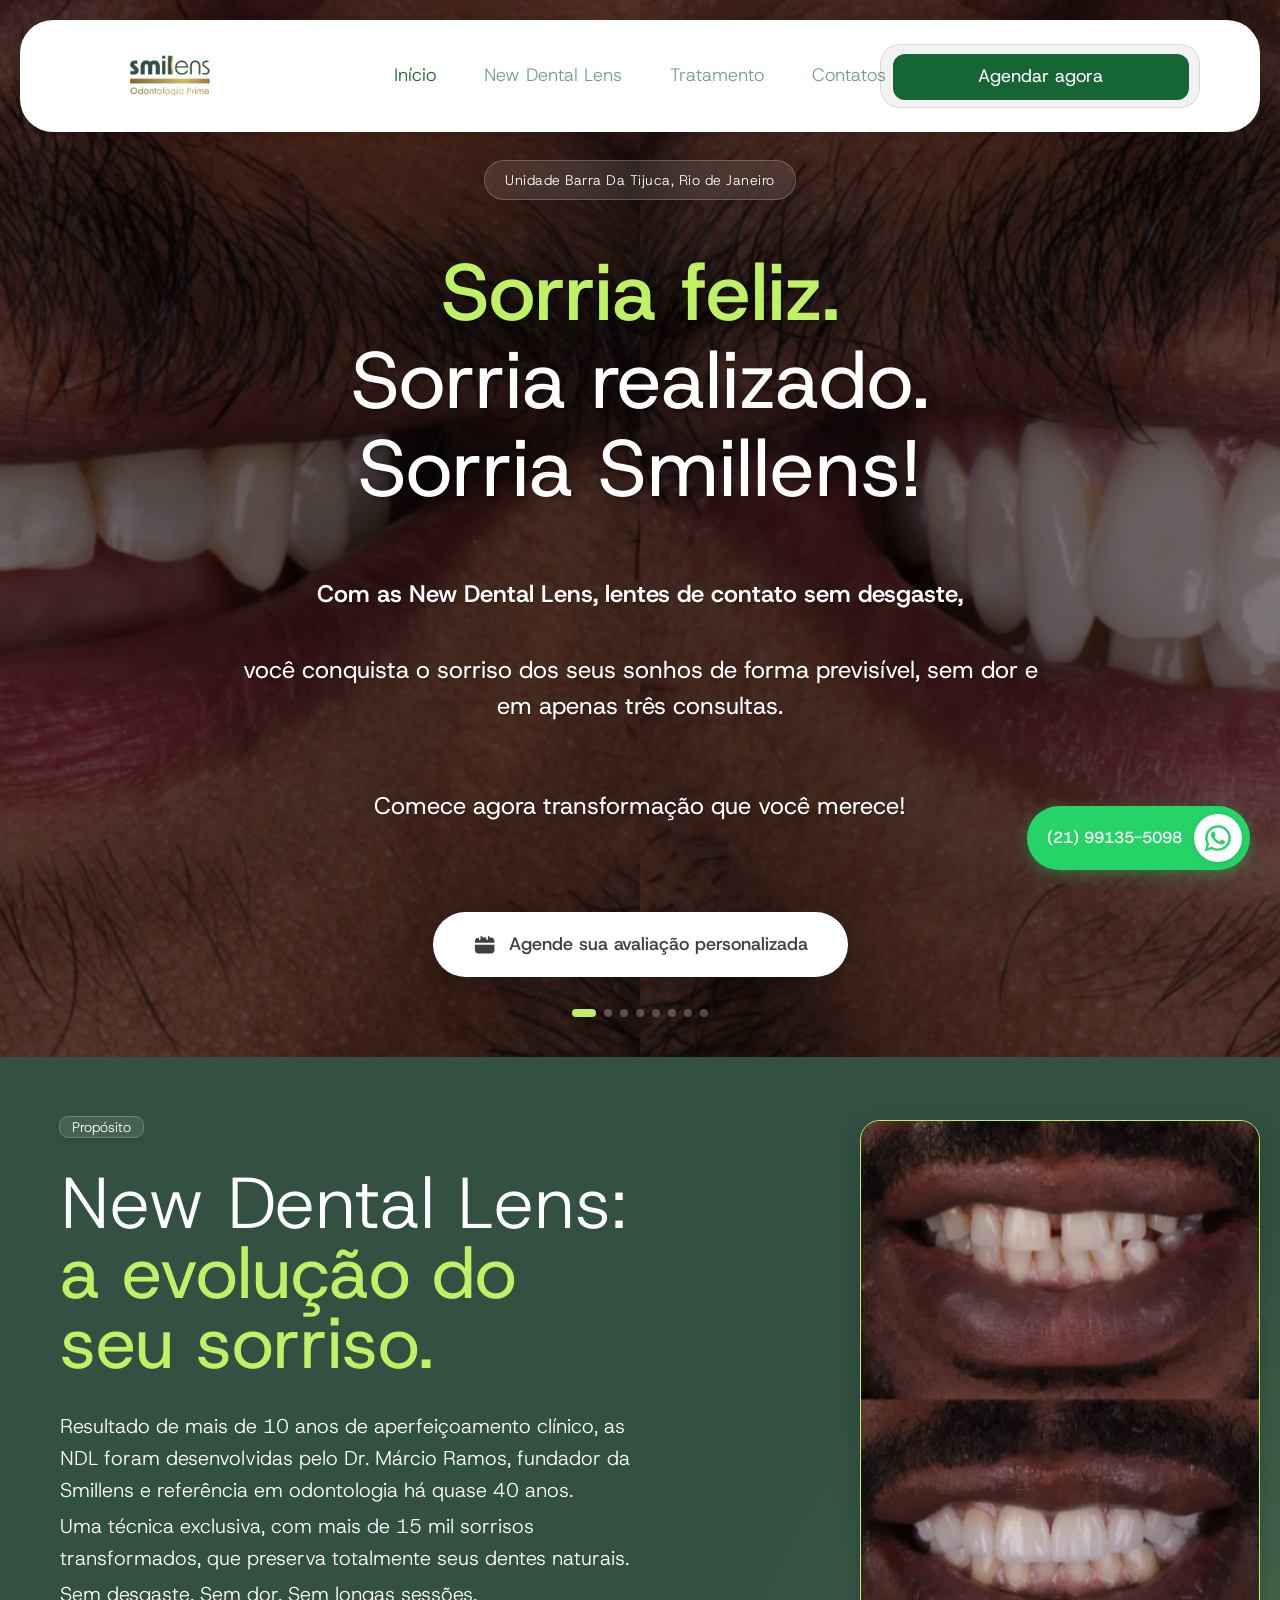
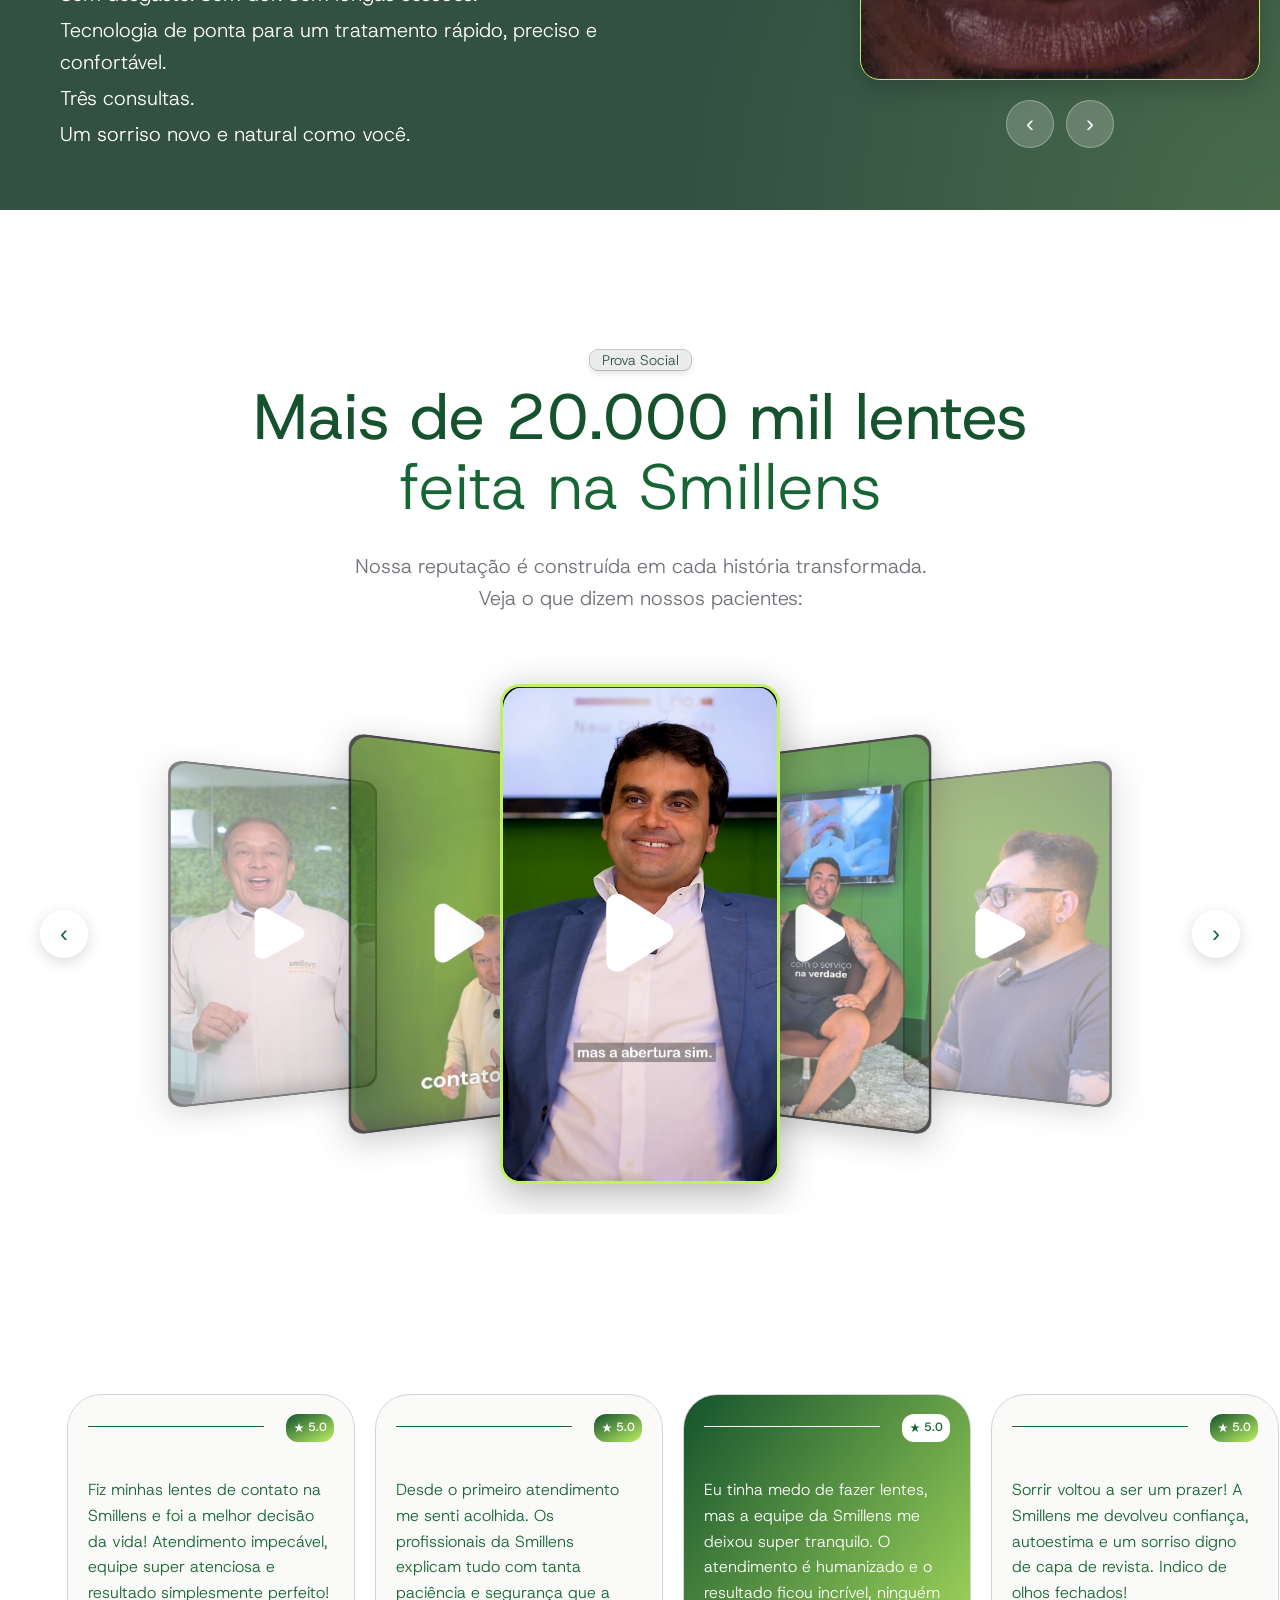
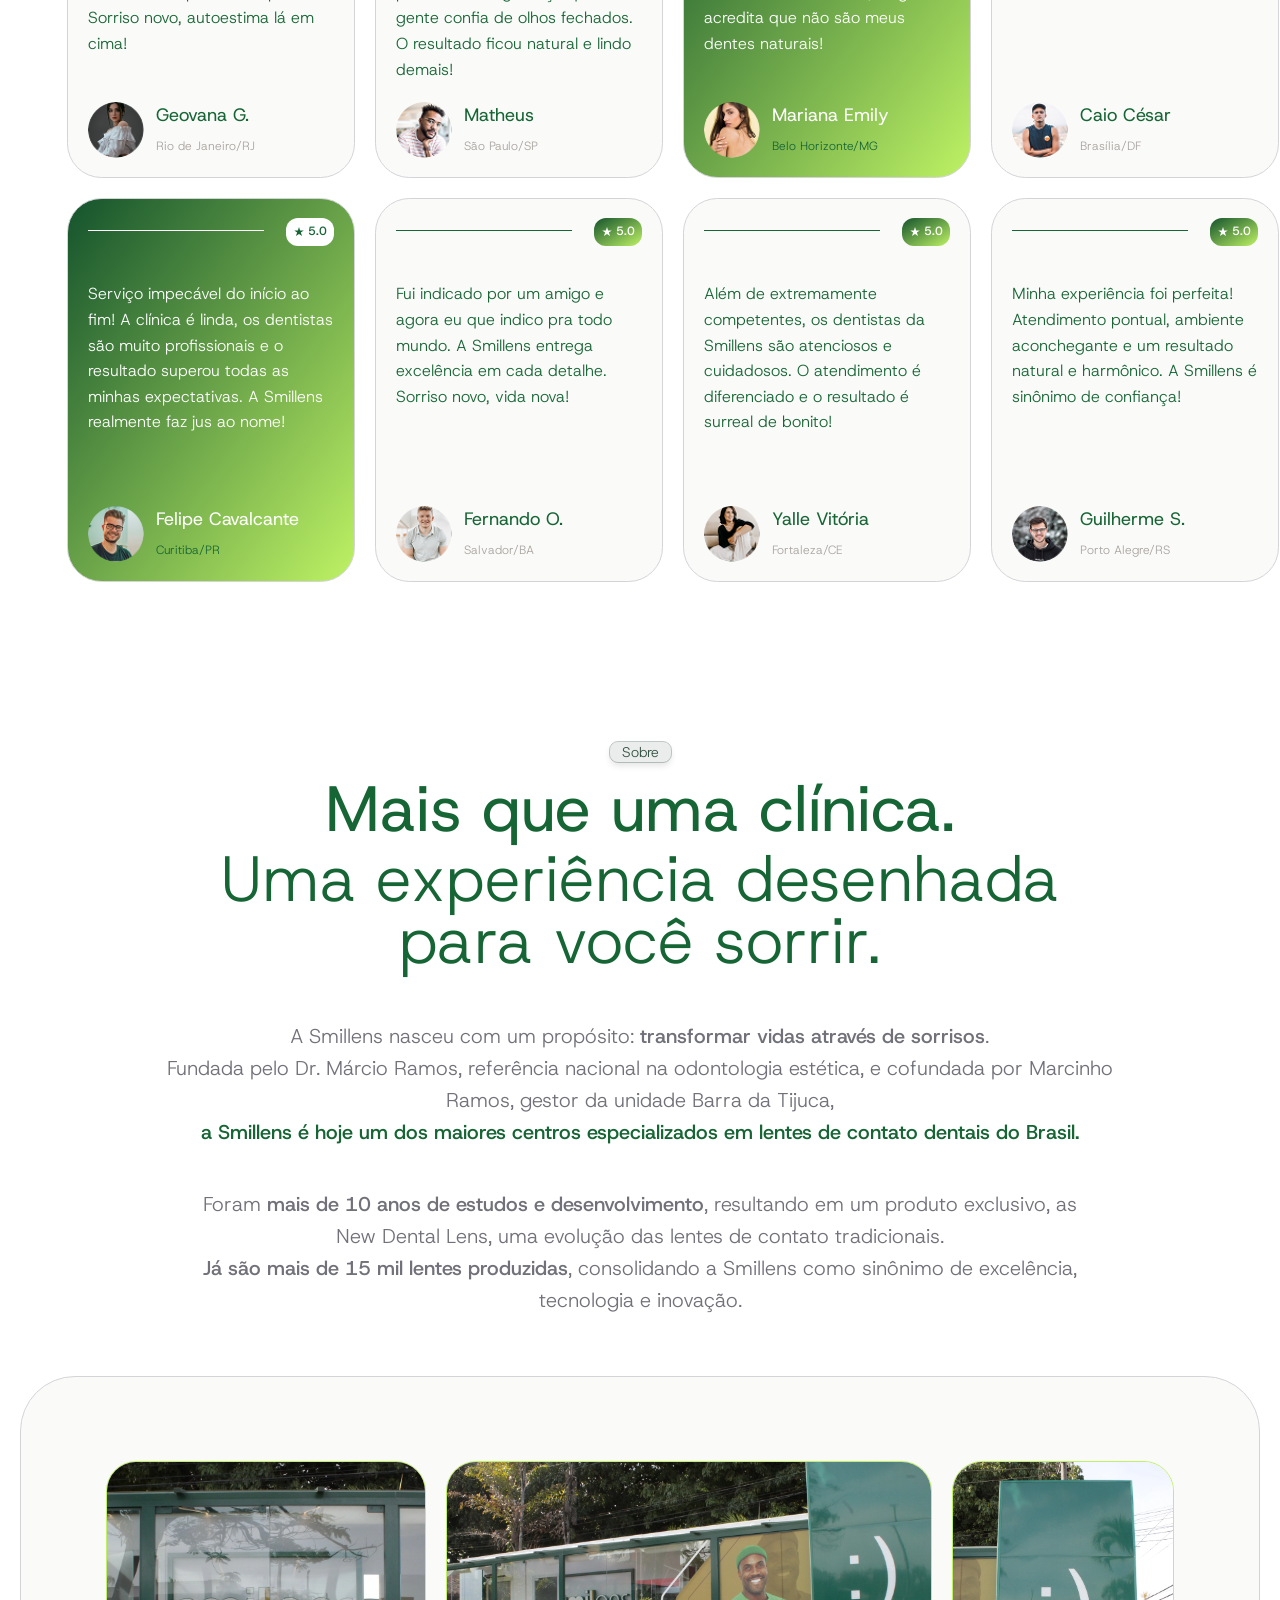
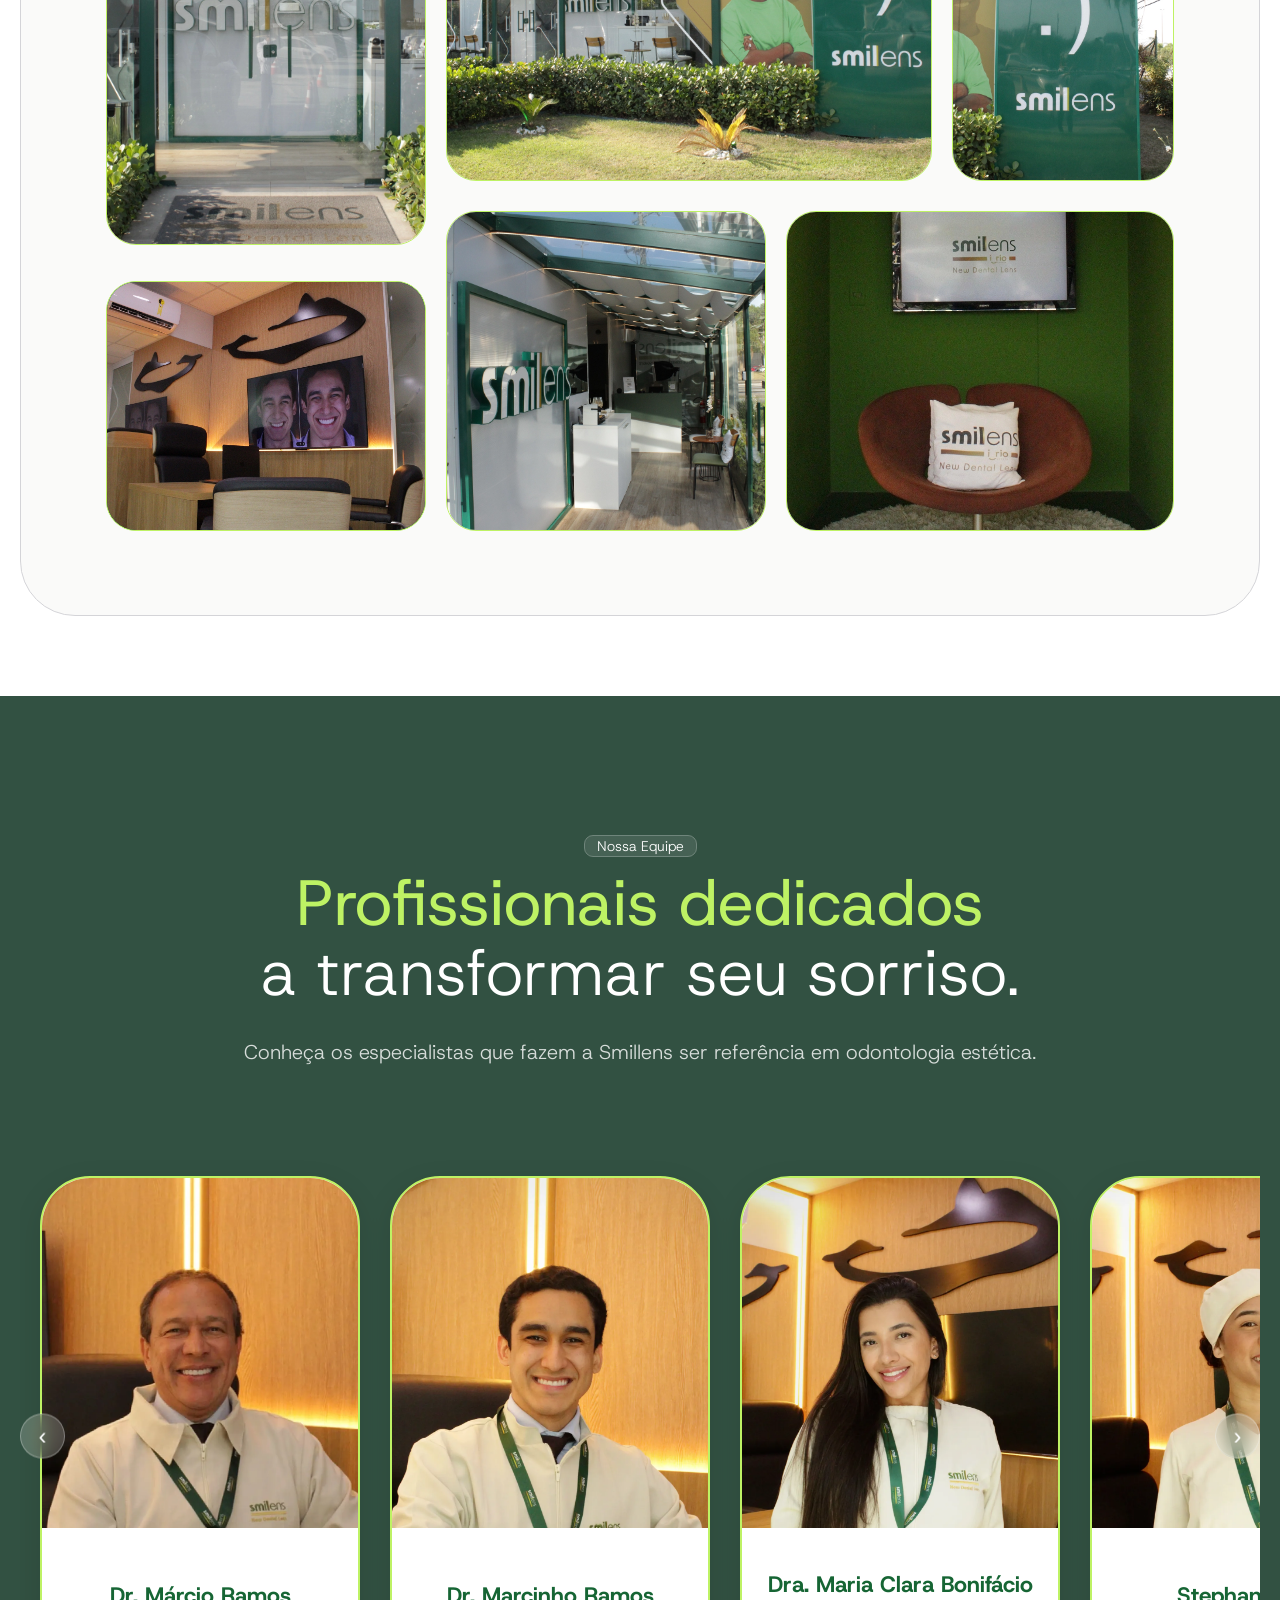
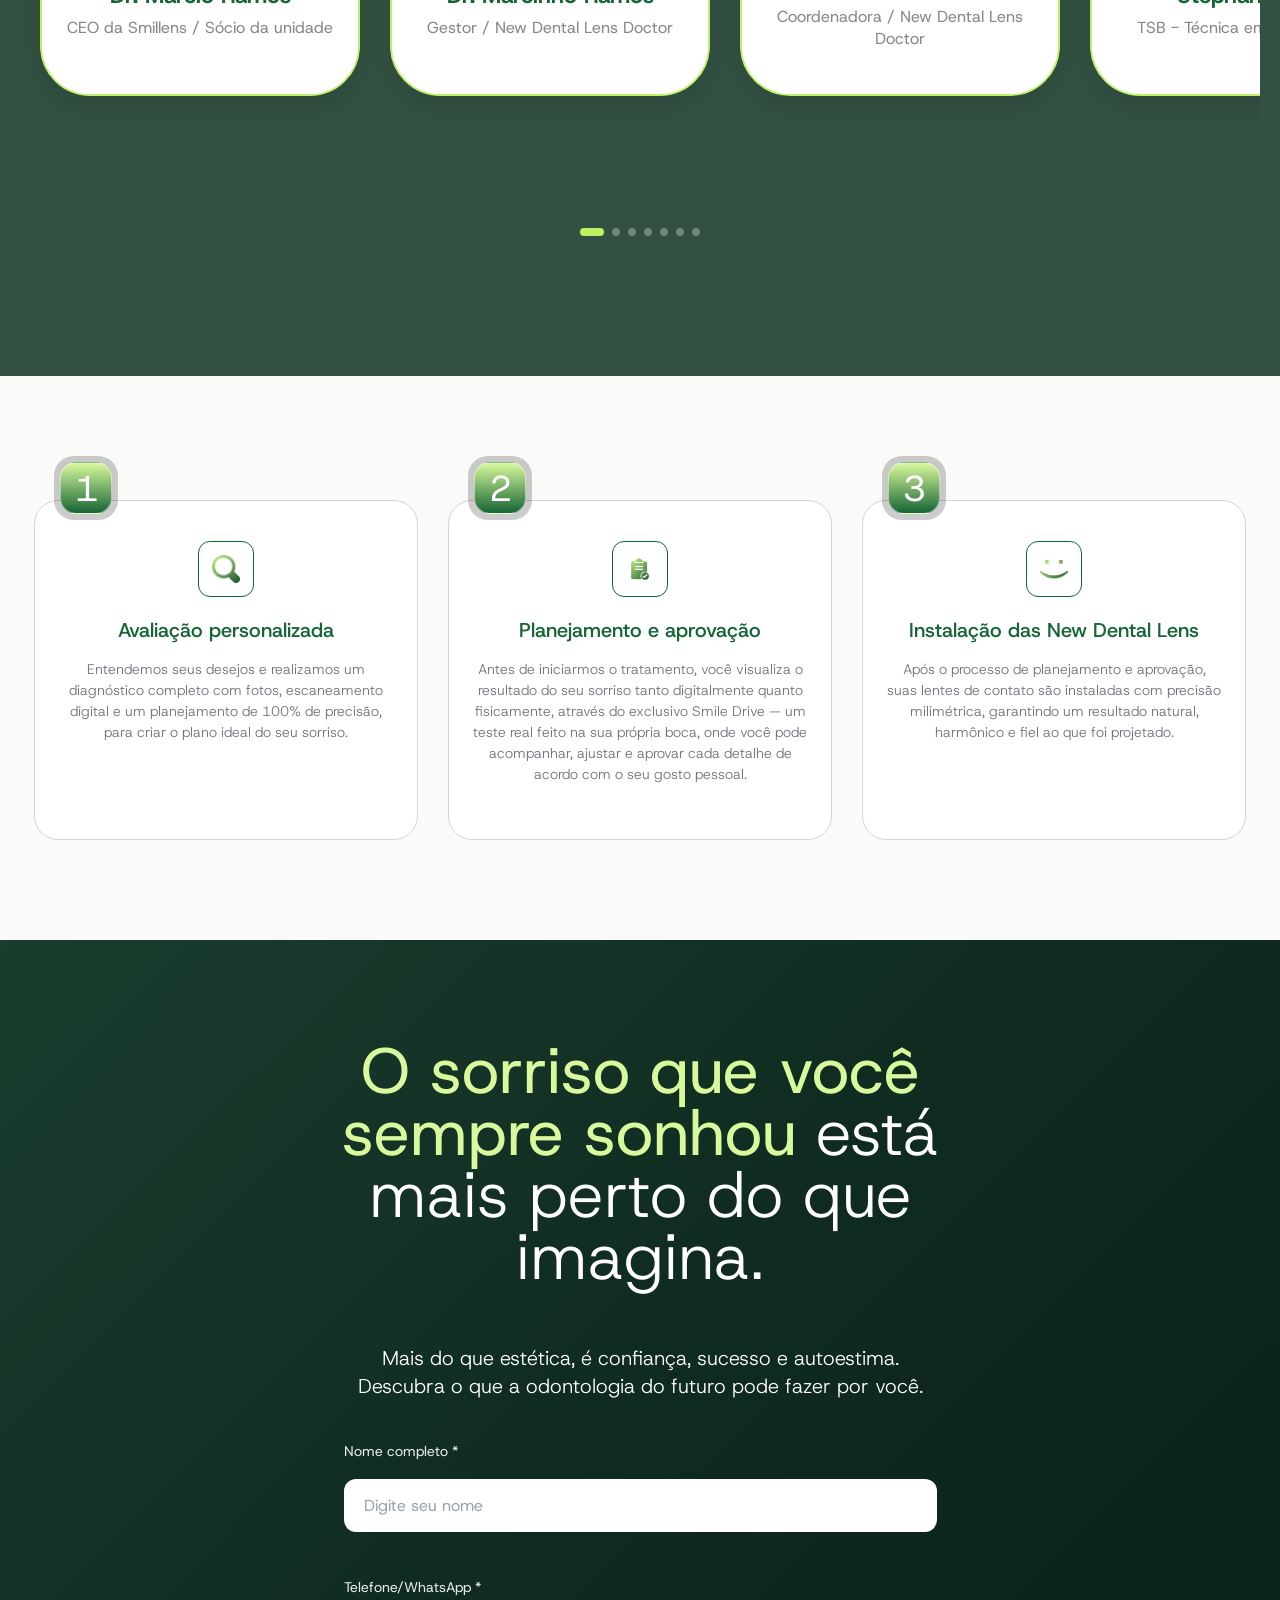
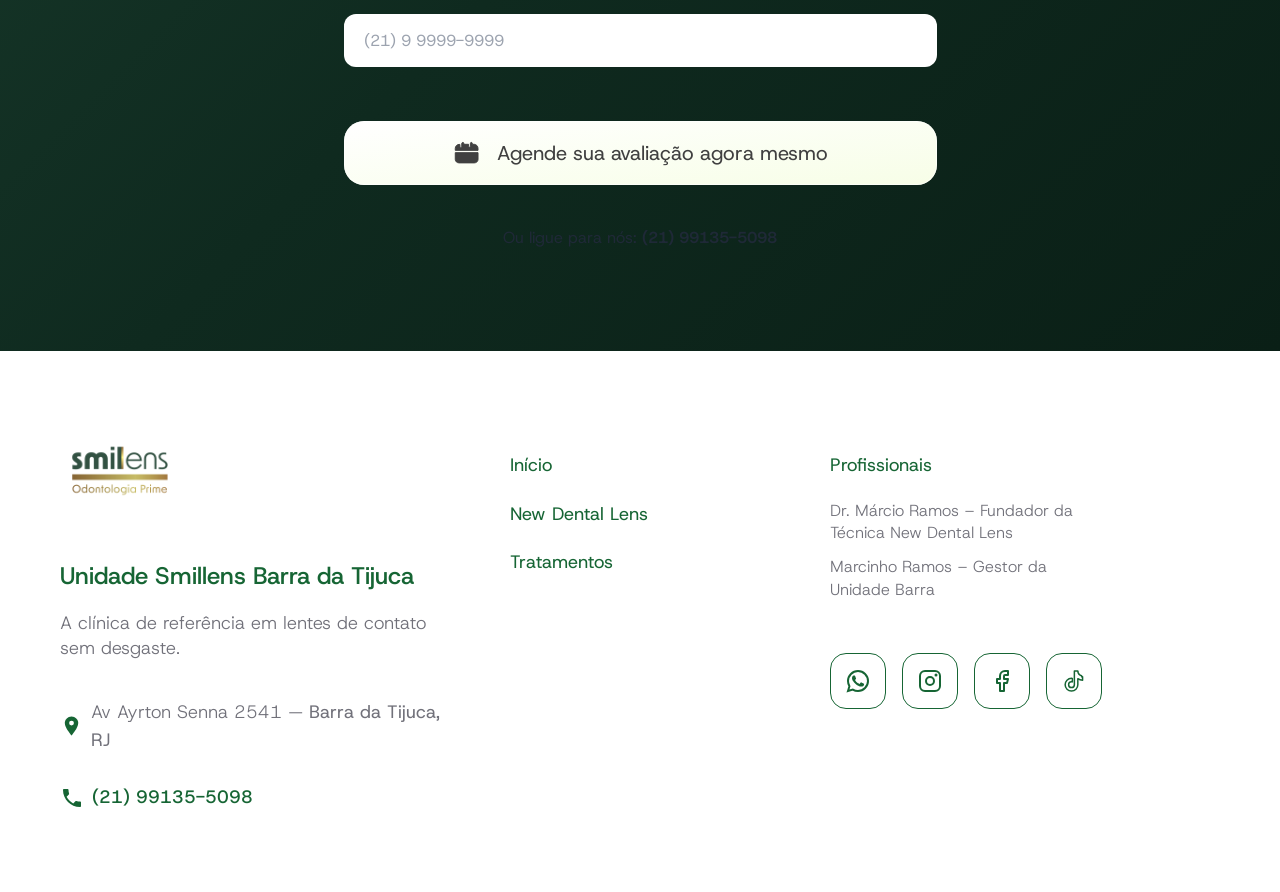
==== index.html @ 4c443a13 "first commit" ====
<!DOCTYPE html>
<html lang="pt-BR">

<head>
    <!-- Google Tag Manager -->
    <script>(function (w, d, s, l, i) {
            w[l] = w[l] || []; w[l].push({
                'gtm.start':
                    new Date().getTime(), event: 'gtm.js'
            }); var f = d.getElementsByTagName(s)[0],
                j = d.createElement(s), dl = l != 'dataLayer' ? '&l=' + l : ''; j.async = true; j.src =
                    'https://www.googletagmanager.com/gtm.js?id=' + i + dl; f.parentNode.insertBefore(j, f);
        })(window, document, 'script', 'dataLayer', 'GTM-57JD2TDW');</script>
    <!-- End Google Tag Manager -->
    <meta charset="UTF-8">
    <meta name="viewport" content="width=device-width, initial-scale=1.0">
    <meta name="description" content="Site moderno e responsivo">
    <meta name="referrer" content="strict-origin-when-cross-origin">
    <meta http-equiv="X-Frame-Options" content="SAMEORIGIN">
    <meta http-equiv="Content-Security-Policy"
        content="frame-src https://www.youtube.com https://www.youtube-nocookie.com; frame-ancestors 'self'">
    <title>Smillens - Lentes de Contato Dental sem Desgaste | Barra da Tijuca, RJ</title>
    <link rel="icon" type="image/png" sizes="512x512" href="IMG/favicon-512x512.png">
    <link rel="icon" type="image/png" sizes="192x192" href="IMG/favicon-512x512.png">
    <link rel="icon" type="image/png" sizes="32x32" href="IMG/favicon-512x512.png">
    <link rel="icon" type="image/png" sizes="16x16" href="IMG/favicon-512x512.png">
    <link rel="apple-touch-icon" sizes="180x180" href="IMG/favicon-512x512.png">
    <link rel="shortcut icon" href="IMG/favicon-512x512.png">
    <link rel="preconnect" href="https://fonts.googleapis.com">
    <link rel="preconnect" href="https://fonts.gstatic.com" crossorigin>
    <link rel="preconnect" href="https://www.youtube.com">
    <link rel="dns-prefetch" href="https://www.youtube.com">
    <link rel="dns-prefetch" href="https://i.ytimg.com">
    <link href="https://fonts.googleapis.com/css2?family=Host+Grotesk:wght@300;400;500;700&display=swap"
        rel="stylesheet">
    <link rel="stylesheet" href="style.css">
    <link rel="stylesheet" href="equipe-fix.css">
</head>

<body>
    <header>
        <nav class="navbar">
            <div class="navbar-container">
                <div class="logo-section">
                    <a href="#home" class="logo-link">
                        <div class="logo-wrapper">
                            <img class="logo-img" src="IMG/favicon-512x512.png" alt="Smillens Logo" />
                        </div>
                    </a>
                </div>
                <ul class="nav-menu">
                    <li><a href="#home" class="nav-link active">Início</a></li>
                    <li><a href="#proposito" class="nav-link">New Dental Lens</a></li>
                    <li><a href="#etapas" class="nav-link">Tratamento</a></li>
                    <li><a href="#agendamento" class="nav-link">Contatos</a></li>
                    <li class="mobile-cta-button">
                        <a href="https://wa.me/5521991355098?text=Gostaria%20de%20agendar%20uma%20avalia%C3%A7%C3%A3o!"
                            class="cta-button-nav">Agendar agora</a>
                    </li>
                </ul>
                <div class="nav-cta">
                    <a href="https://wa.me/5521991355098?text=Gostaria%20de%20agendar%20uma%20avalia%C3%A7%C3%A3o!"
                        class="cta-button-nav">Agendar agora</a>
                </div>
                <div class="hamburger">
                    <span></span>
                    <span></span>
                    <span></span>
                </div>
            </div>
        </nav>
    </header>

    <main>
        <section id="home" class="hero">
            <div class="hero-background">
                <div class="hero-carousel">
                    <!-- Desktop Images -->
                    <div class="hero-slide active">
                        <picture>
                            <source media="(max-width: 768px)" srcset="IMG/hero/mobile/frame-61356.webp"
                                type="image/webp">
                            <img src="IMG/hero/frame-61348.webp" alt="Hero Background" class="hero-bg-image">
                        </picture>
                    </div>
                    <div class="hero-slide">
                        <picture>
                            <source media="(max-width: 768px)" srcset="IMG/hero/mobile/frame-61358.webp"
                                type="image/webp">
                            <img src="IMG/hero/frame-61349.webp" alt="Hero Background" class="hero-bg-image">
                        </picture>
                    </div>
                    <div class="hero-slide">
                        <picture>
                            <source media="(max-width: 768px)" srcset="IMG/hero/mobile/frame-61359.webp"
                                type="image/webp">
                            <img src="IMG/hero/frame-61350.webp" alt="Hero Background" class="hero-bg-image">
                        </picture>
                    </div>
                    <div class="hero-slide">
                        <picture>
                            <source media="(max-width: 768px)" srcset="IMG/hero/mobile/frame-61360.webp"
                                type="image/webp">
                            <img src="IMG/hero/frame-61351.webp" alt="Hero Background" class="hero-bg-image">
                        </picture>
                    </div>
                    <div class="hero-slide">
                        <picture>
                            <source media="(max-width: 768px)" srcset="IMG/hero/mobile/frame-61361.webp"
                                type="image/webp">
                            <img src="IMG/hero/frame-61352.webp" alt="Hero Background" class="hero-bg-image"
                                data-mobile="IMG/hero/mobile/frame-61361.webp" data-desktop="IMG/hero/frame-61352.webp">
                        </picture>
                    </div>
                    <div class="hero-slide">
                        <picture>
                            <source media="(max-width: 768px)" srcset="IMG/hero/mobile/frame-61362.webp"
                                type="image/webp">
                            <img src="IMG/hero/frame-61353.webp" alt="Hero Background" class="hero-bg-image">
                        </picture>
                    </div>
                    <div class="hero-slide">
                        <picture>
                            <source media="(max-width: 768px)" srcset="IMG/hero/mobile/frame-61363.webp"
                                type="image/webp">
                            <img src="IMG/hero/frame-61354.webp" alt="Hero Background" class="hero-bg-image">
                        </picture>
                    </div>
                    <div class="hero-slide">
                        <picture>
                            <source media="(max-width: 768px)" srcset="IMG/hero/mobile/frame-61364.webp"
                                type="image/webp">
                            <img src="IMG/hero/frame-61355.webp" alt="Hero Background" class="hero-bg-image">
                        </picture>
                    </div>
                </div>
                <div class="hero-overlay"></div>
                <div class="hero-pills">
                    <div class="hero-pill active" data-slide="0"></div>
                    <div class="hero-pill" data-slide="1"></div>
                    <div class="hero-pill" data-slide="2"></div>
                    <div class="hero-pill" data-slide="3"></div>
                    <div class="hero-pill" data-slide="4"></div>
                    <div class="hero-pill" data-slide="5"></div>
                    <div class="hero-pill" data-slide="6"></div>
                    <div class="hero-pill" data-slide="7"></div>
                </div>
            </div>
            <div class="container hero-content">
                <div class="hero-text-centered">
                    <div class="hero-location-pill">
                        <span>Unidade Barra Da Tijuca, Rio de Janeiro</span>
                    </div>

                    <h1 class="hero-title">
                        <span class="hero-title-lime">Sorria feliz.</span>
                        <span class="hero-title-white">Sorria realizado.<br>Sorria Smillens!</span>
                    </h1>

                    <div class="hero-description">
                        <p class="hero-desc-bold">Com as New Dental Lens, lentes de contato sem desgaste,</p>
                        <p class="hero-desc-light">você conquista o sorriso dos seus sonhos de forma previsível, sem dor
                            e em apenas três consultas.</p>
                        <p class="hero-desc-light hero-mt-sm">Comece agora transformação que você merece!</p>
                    </div>

                    <a href="https://wa.me/5521991355098?text=Gostaria%20de%20agendar%20uma%20avalia%C3%A7%C3%A3o!"
                        class="hero-premium-cta">
                        <svg width="24" height="24" viewBox="0 0 29 29" fill="none">
                            <path
                                d="M25.9125 9.67742V11.7698H2.35156V9.67742C2.35156 7.46198 4.11864 5.61579 6.23912 5.61579H7.18156V7.70815C7.18156 8.32355 7.65278 8.69279 8.124 8.69279C8.59522 8.69279 9.06644 8.20047 9.06644 7.70815V4.50807C9.18425 4.01576 9.65547 3.52344 10.2445 3.52344C10.8335 3.52344 11.1869 4.01576 11.1869 4.50807V5.49271H16.1347V7.58507C16.1347 8.20047 16.606 8.5697 17.0772 8.5697C17.5484 8.5697 18.0196 8.07739 18.0196 7.58507V4.50807C18.0196 3.89267 18.4908 3.52344 18.9621 3.52344C19.5511 3.52344 20.0223 4.01576 20.0223 4.50807V5.49271H22.025C24.1455 5.61579 25.9125 7.46198 25.9125 9.67742Z"
                                fill="#404040" />
                            <path
                                d="M2.35156 14.1328H25.9125V21.2364C25.9125 23.1449 24.1455 24.7353 22.025 24.7353H6.23912C4.11864 24.7353 2.35156 23.1449 2.35156 21.2364V14.1328Z"
                                fill="#404040" />
                        </svg>
                        <span>Agende sua avaliação personalizada</span>
                    </a>
                </div>
            </div>
        </section>

        <section id="proposito" class="proposito">
            <div class="container proposito-content-wrapper">
                <div class="proposito-text-left">
                    <div class="proposito-location">
                        <div
                            class="text-center justify-start text-white text-sm font-light font-['Host_Grotesk'] leading-3">
                            Propósito</div>
                    </div>
                    <div class="proposito-title">
                        <span class="proposito-title-white">New Dental Lens:</span><br />
                        <span class="proposito-title-lime">a evolução do<br />seu sorriso.</span>
                    </div>
                    <div class="proposito-description">
                        <span class="proposito-desc-light">Resultado de mais de 10 anos de aperfeiçoamento clínico, as
                            NDL foram desenvolvidas pelo Dr. Márcio Ramos, fundador da Smillens e referência em
                            odontologia há quase 40 anos.</span><br /><br />
                        <span class="proposito-desc-light">Uma técnica exclusiva, com mais de 15 mil sorrisos
                            transformados, que preserva totalmente seus dentes naturais.</span><br /><br />
                        <span class="proposito-desc-light">Sem desgaste. Sem dor. Sem longas sessões.</span><br /><br />
                        <span class="proposito-desc-light">Tecnologia de ponta para um tratamento rápido, preciso e
                            confortável.</span><br /><br />
                        <span class="proposito-desc-light">Três consultas.<br />Um sorriso novo e natural como
                            você.</span>
                    </div>
                </div>
                <div class="proposito-carousel-wrapper">
                    <div class="proposito-carousel">
                        <div class="proposito-slide active">
                            <img src="IMG/proposito/1.webp" alt="Antes e Depois" class="proposito-slide-image">
                        </div>
                        <div class="proposito-slide">
                            <img src="IMG/proposito/2.webp" alt="Antes e Depois" class="proposito-slide-image">
                        </div>
                        <div class="proposito-slide">
                            <img src="IMG/proposito/4.webp" alt="Antes e Depois" class="proposito-slide-image">
                        </div>
                        <div class="proposito-slide">
                            <img src="IMG/proposito/5.webp" alt="Antes e Depois" class="proposito-slide-image">
                        </div>
                        <div class="proposito-slide">
                            <img src="IMG/proposito/6.webp" alt="Antes e Depois" class="proposito-slide-image">
                        </div>
                        <div class="proposito-slide">
                            <img src="IMG/proposito/7.webp" alt="Antes e Depois" class="proposito-slide-image">
                        </div>
                        <div class="proposito-slide">
                            <img src="IMG/proposito/9.webp" alt="Antes e Depois" class="proposito-slide-image">
                        </div>
                        <div class="proposito-slide">
                            <img src="IMG/proposito/10.webp" alt="Antes e Depois" class="proposito-slide-image">
                        </div>
                        <div class="proposito-slide">
                            <img src="IMG/proposito/11.webp" alt="Antes e Depois" class="proposito-slide-image">
                        </div>
                        <div class="proposito-slide">
                            <img src="IMG/proposito/12.webp" alt="Antes e Depois" class="proposito-slide-image">
                        </div>
                        <div class="proposito-slide">
                            <img src="IMG/proposito/13.webp" alt="Antes e Depois" class="proposito-slide-image">
                        </div>
                        <div class="proposito-slide">
                            <img src="IMG/proposito/14.webp" alt="Antes e Depois" class="proposito-slide-image">
                        </div>
                        <div class="proposito-slide">
                            <img src="IMG/proposito/15.webp" alt="Antes e Depois" class="proposito-slide-image">
                        </div>
                        <div class="proposito-slide">
                            <img src="IMG/proposito/17.webp" alt="Antes e Depois" class="proposito-slide-image">
                        </div>
                    </div>
                    <div class="proposito-carousel-controls">
                        <button class="proposito-carousel-btn prev" aria-label="Slide anterior">‹</button>
                        <button class="proposito-carousel-btn next" aria-label="Próximo slide">›</button>
                    </div>
                </div>
            </div>
        </section>

        <section id="prova-social" class="prova-social">
            <div class="container prova-social-wrapper">
                <div class="prova-social-header">
                    <div class="prova-social-location">
                        <div
                            class="text-center justify-start text-white text-sm font-light font-['Host_Grotesk'] leading-3">
                            Prova Social</div>
                    </div>
                    <div class="prova-social-title">
                        <span class="prova-social-title-green">Mais de 20.000 mil lentes</span>
                        <span class="prova-social-title-green-light"> feita na Smillens</span>
                    </div>
                    <div class="prova-social-description">
                        Nossa reputação é construída em cada história transformada.<br />
                        Veja o que dizem nossos pacientes:
                    </div>
                </div>
                <div class="prova-social-content">
                    <div class="prova-social-carousel-wrapper">
                        <div class="prova-social-carousel-container">
                            <div class="prova-social-video-card" data-index="0"
                                data-video="IMG/depoimentos/smillens-jean.mp4">
                                <div role="button" tabindex="0" class="video-clickable-area">

                                    <img class="video-thumb" src="IMG/depoimentos/smillens-jean.png" alt="Depoimento"
                                        loading="lazy" decoding="async">
                                    <div class="video-play-overlay"></div>
                                    <svg viewBox="0 0 16 19" xmlns="http://www.w3.org/2000/svg" class="video-play-icon">
                                        <path
                                            d="M14.6522 7.00516L4.02937 0.366011C2.19783 -0.6483 0 0.550434 0 2.67127V15.8573C0 17.886 2.19783 19.1769 4.02937 18.0704L14.6522 11.4312C16.3921 10.4169 16.3921 8.01949 14.6522 7.00516Z"
                                            fill="#ffffff"></path>
                                    </svg>
                                </div>
                            </div>
                            <div class="prova-social-video-card" data-index="1"
                                data-video="IMG/depoimentos/smillens.mp4">
                                <div role="button" tabindex="0" class="video-clickable-area">

                                    <img class="video-thumb" src="IMG/depoimentos/smillens.png" alt="Depoimento"
                                        loading="lazy" decoding="async">
                                    <div class="video-play-overlay"></div>
                                    <svg viewBox="0 0 16 19" xmlns="http://www.w3.org/2000/svg" class="video-play-icon">
                                        <path
                                            d="M14.6522 7.00516L4.02937 0.366011C2.19783 -0.6483 0 0.550434 0 2.67127V15.8573C0 17.886 2.19783 19.1769 4.02937 18.0704L14.6522 11.4312C16.3921 10.4169 16.3921 8.01949 14.6522 7.00516Z"
                                            fill="#ffffff"></path>
                                    </svg>
                                </div>
                            </div>
                            <div class="prova-social-video-card" data-index="2"
                                data-video="IMG/depoimentos/depoimento-flvio.mp4">
                                <div role="button" tabindex="0" class="video-clickable-area">

                                    <img class="video-thumb" src="IMG/depoimentos/depoimento-flvio.png" alt="Depoimento"
                                        loading="lazy" decoding="async">
                                    <div class="video-play-overlay"></div>
                                    <svg viewBox="0 0 16 19" xmlns="http://www.w3.org/2000/svg" class="video-play-icon">
                                        <path
                                            d="M14.6522 7.00516L4.02937 0.366011C2.19783 -0.6483 0 0.550434 0 2.67127V15.8573C0 17.886 2.19783 19.1769 4.02937 18.0704L14.6522 11.4312C16.3921 10.4169 16.3921 8.01949 14.6522 7.00516Z"
                                            fill="#ffffff"></path>
                                    </svg>
                                </div>
                            </div>
                            <div class="prova-social-video-card" data-index="3"
                                data-video="IMG/depoimentos/dr-mrcio-labs-lens-vertical.mp4">
                                <div role="button" tabindex="0" class="video-clickable-area">

                                    <img class="video-thumb" src="IMG/depoimentos/dr-mrcio-labs-lens-vertical.png"
                                        alt="Depoimento" loading="lazy" decoding="async">
                                    <div class="video-play-overlay"></div>
                                    <svg viewBox="0 0 16 19" xmlns="http://www.w3.org/2000/svg" class="video-play-icon">
                                        <path
                                            d="M14.6522 7.00516L4.02937 0.366011C2.19783 -0.6483 0 0.550434 0 2.67127V15.8573C0 17.886 2.19783 19.1769 4.02937 18.0704L14.6522 11.4312C16.3921 10.4169 16.3921 8.01949 14.6522 7.00516Z"
                                            fill="#ffffff"></path>
                                    </svg>
                                </div>
                            </div>
                            <div class="prova-social-video-card active" data-index="4"
                                data-video="IMG/depoimentos/depoimento.mp4">
                                <div role="button" tabindex="0" class="video-clickable-area">

                                    <img class="video-thumb" src="IMG/depoimentos/depoimento.png" alt="Depoimento"
                                        loading="lazy" decoding="async">
                                    <div class="video-play-overlay"></div>
                                    <svg viewBox="0 0 16 19" xmlns="http://www.w3.org/2000/svg" class="video-play-icon">
                                        <path
                                            d="M14.6522 7.00516L4.02937 0.366011C2.19783 -0.6483 0 0.550434 0 2.67127V15.8573C0 17.886 2.19783 19.1769 4.02937 18.0704L14.6522 11.4312C16.3921 10.4169 16.3921 8.01949 14.6522 7.00516Z"
                                            fill="#ffffff"></path>
                                    </svg>
                                </div>
                            </div>
                            <div class="prova-social-video-card" data-index="5"
                                data-video="IMG/depoimentos/sancler-smilens.mp4">
                                <div role="button" tabindex="0" class="video-clickable-area">

                                    <img class="video-thumb" src="IMG/depoimentos/sancler-smilens.png" alt="Depoimento"
                                        loading="lazy" decoding="async">
                                    <div class="video-play-overlay"></div>
                                    <svg viewBox="0 0 16 19" xmlns="http://www.w3.org/2000/svg" class="video-play-icon">
                                        <path
                                            d="M14.6522 7.00516L4.02937 0.366011C2.19783 -0.6483 0 0.550434 0 2.67127V15.8573C0 17.886 2.19783 19.1769 4.02937 18.0704L14.6522 11.4312C16.3921 10.4169 16.3921 8.01949 14.6522 7.00516Z"
                                            fill="#ffffff"></path>
                                    </svg>
                                </div>
                            </div>
                            <div class="prova-social-video-card" data-index="6"
                                data-video="IMG/depoimentos/depoimento-luiz.mp4">
                                <div role="button" tabindex="0" class="video-clickable-area">

                                    <img class="video-thumb" src="IMG/depoimentos/depoimento-luiz.png" alt="Depoimento"
                                        loading="lazy" decoding="async">
                                    <div class="video-play-overlay"></div>
                                    <svg viewBox="0 0 16 19" xmlns="http://www.w3.org/2000/svg" class="video-play-icon">
                                        <path
                                            d="M14.6522 7.00516L4.02937 0.366011C2.19783 -0.6483 0 0.550434 0 2.67127V15.8573C0 17.886 2.19783 19.1769 4.02937 18.0704L14.6522 11.4312C16.3921 10.4169 16.3921 8.01949 14.6522 7.00516Z"
                                            fill="#ffffff"></path>
                                    </svg>
                                </div>
                            </div>
                            <div class="prova-social-video-card" data-index="7"
                                data-video="IMG/depoimentos/alan-smillens-1.mp4">
                                <div role="button" tabindex="0" class="video-clickable-area">

                                    <img class="video-thumb" src="IMG/depoimentos/alan-smillens-1.png" alt="Depoimento"
                                        loading="lazy" decoding="async">
                                    <div class="video-play-overlay"></div>
                                    <svg viewBox="0 0 16 19" xmlns="http://www.w3.org/2000/svg" class="video-play-icon">
                                        <path
                                            d="M14.6522 7.00516L4.02937 0.366011C2.19783 -0.6483 0 0.550434 0 2.67127V15.8573C0 17.886 2.19783 19.1769 4.02937 18.0704L14.6522 11.4312C16.3921 10.4169 16.3921 8.01949 14.6522 7.00516Z"
                                            fill="#ffffff"></path>
                                    </svg>
                                </div>
                            </div>
                            <div class="prova-social-video-card" data-index="8"
                                data-video="IMG/depoimentos/dia-dos-namorados-smillens.mp4">
                                <div role="button" tabindex="0" class="video-clickable-area">

                                    <img class="video-thumb" src="IMG/depoimentos/dia-dos-namorados-smillens.png"
                                        alt="Depoimento" loading="lazy" decoding="async">
                                    <div class="video-play-overlay"></div>
                                    <svg viewBox="0 0 16 19" xmlns="http://www.w3.org/2000/svg" class="video-play-icon">
                                        <path
                                            d="M14.6522 7.00516L4.02937 0.366011C2.19783 -0.6483 0 0.550434 0 2.67127V15.8573C0 17.886 2.19783 19.1769 4.02937 18.0704L14.6522 11.4312C16.3921 10.4169 16.3921 8.01949 14.6522 7.00516Z"
                                            fill="#ffffff"></path>
                                    </svg>
                                </div>
                            </div>
                            <div class="prova-social-video-card" data-index="9"
                                data-video="IMG/depoimentos/img-0741.mp4">
                                <div role="button" tabindex="0" class="video-clickable-area">

                                    <img class="video-thumb" src="IMG/depoimentos/img-0741.png" alt="Depoimento"
                                        loading="lazy" decoding="async">
                                    <div class="video-play-overlay"></div>
                                    <svg viewBox="0 0 16 19" xmlns="http://www.w3.org/2000/svg" class="video-play-icon">
                                        <path
                                            d="M14.6522 7.00516L4.02937 0.366011C2.19783 -0.6483 0 0.550434 0 2.67127V15.8573C0 17.886 2.19783 19.1769 4.02937 18.0704L14.6522 11.4312C16.3921 10.4169 16.3921 8.01949 14.6522 7.00516Z"
                                            fill="#ffffff"></path>
                                    </svg>
                                </div>
                            </div>
                            <div class="prova-social-video-card" data-index="10"
                                data-video="IMG/depoimentos/img-5453.mp4">
                                <div role="button" tabindex="0" class="video-clickable-area">

                                    <img class="video-thumb" src="IMG/depoimentos/img-5453.png" alt="Depoimento"
                                        loading="lazy" decoding="async">
                                    <div class="video-play-overlay"></div>
                                    <svg viewBox="0 0 16 19" xmlns="http://www.w3.org/2000/svg" class="video-play-icon">
                                        <path
                                            d="M14.6522 7.00516L4.02937 0.366011C2.19783 -0.6483 0 0.550434 0 2.67127V15.8573C0 17.886 2.19783 19.1769 4.02937 18.0704L14.6522 11.4312C16.3921 10.4169 16.3921 8.01949 14.6522 7.00516Z"
                                            fill="#ffffff"></path>
                                    </svg>
                                </div>
                            </div>
                        </div>
                        <button class="carousel-nav prev-btn" aria-label="Anterior">‹</button>
                        <button class="carousel-nav next-btn" aria-label="Próximo">›</button>
                    </div>
                </div>
            </div>
        </section>

        <!-- Depoimentos Section -->
        <section id="depoimentos" class="depoimentos">
            <div class="container depoimentos-wrapper">
                <div class="depoimentos-grid">
                    <!-- Card 1 -->
                    <div class="depoimento-card">
                        <div class="depoimento-badge">
                            <svg width="10" height="10" viewBox="0 0 10 10" fill="none"
                                xmlns="http://www.w3.org/2000/svg">
                                <path
                                    d="M5 0L6.12 3.44L9.76 3.44L6.82 5.56L8.12 9.12L5 7.06L1.88 9.12L3.18 5.56L0.24 3.44L3.88 3.44L5 0Z"
                                    fill="white" />
                            </svg>
                            <span>5.0</span>
                        </div>
                        <div class="depoimento-divider"></div>
                        <p class="depoimento-text">Fiz minhas lentes de contato na Smillens e foi a melhor decisão da
                            vida! Atendimento impecável, equipe super atenciosa e resultado simplesmente perfeito!
                            Sorriso novo, autoestima lá em cima!</p>
                        <div class="depoimento-author">
                            <img src="IMG/depoimentos/cards/1.png" alt="Geovana G." class="depoimento-avatar">
                            <div>
                                <h4>Geovana G.</h4>
                                <span>Rio de Janeiro/RJ</span>
                            </div>
                        </div>
                    </div>

                    <!-- Card 2 -->
                    <div class="depoimento-card">
                        <div class="depoimento-badge">
                            <svg width="10" height="10" viewBox="0 0 10 10" fill="none"
                                xmlns="http://www.w3.org/2000/svg">
                                <path
                                    d="M5 0L6.12 3.44L9.76 3.44L6.82 5.56L8.12 9.12L5 7.06L1.88 9.12L3.18 5.56L0.24 3.44L3.88 3.44L5 0Z"
                                    fill="white" />
                            </svg>
                            <span>5.0</span>
                        </div>
                        <div class="depoimento-divider"></div>
                        <p class="depoimento-text">Desde o primeiro atendimento me senti acolhida. Os profissionais da
                            Smillens explicam tudo com tanta paciência e segurança que a gente confia de olhos fechados.
                            O resultado ficou natural e lindo demais!</p>
                        <div class="depoimento-author">
                            <img src="IMG/depoimentos/cards/2.png" alt="Matheus" class="depoimento-avatar">
                            <div>
                                <h4>Matheus</h4>
                                <span>São Paulo/SP</span>
                            </div>
                        </div>
                    </div>

                    <!-- Card 3 - Destaque -->
                    <div class="depoimento-card depoimento-card-featured">
                        <img src="" alt="" class="depoimento-bg-image" style="display: none;">
                        <div class="depoimento-badge depoimento-badge-white">
                            <svg width="10" height="10" viewBox="0 0 10 10" fill="none"
                                xmlns="http://www.w3.org/2000/svg">
                                <path
                                    d="M5 0L6.12 3.44L9.76 3.44L6.82 5.56L8.12 9.12L5 7.06L1.88 9.12L3.18 5.56L0.24 3.44L3.88 3.44L5 0Z"
                                    fill="#166534" />
                            </svg>
                            <span>5.0</span>
                        </div>
                        <div class="depoimento-divider depoimento-divider-white"></div>
                        <p class="depoimento-text depoimento-text-white">Eu tinha medo de fazer lentes, mas a equipe da
                            Smillens me deixou super tranquilo. O atendimento é humanizado e o resultado ficou incrível,
                            ninguém acredita que não são meus dentes naturais!</p>
                        <div class="depoimento-author">
                            <img src="IMG/depoimentos/cards/3.png" alt="Mariana Emily" class="depoimento-avatar">
                            <div>
                                <h4>Mariana Emily</h4>
                                <span>Belo Horizonte/MG</span>
                            </div>
                        </div>
                    </div>

                    <!-- Card 4 -->
                    <div class="depoimento-card">
                        <div class="depoimento-badge">
                            <svg width="10" height="10" viewBox="0 0 10 10" fill="none"
                                xmlns="http://www.w3.org/2000/svg">
                                <path
                                    d="M5 0L6.12 3.44L9.76 3.44L6.82 5.56L8.12 9.12L5 7.06L1.88 9.12L3.18 5.56L0.24 3.44L3.88 3.44L5 0Z"
                                    fill="white" />
                            </svg>
                            <span>5.0</span>
                        </div>
                        <div class="depoimento-divider"></div>
                        <p class="depoimento-text">Sorrir voltou a ser um prazer! A Smillens me devolveu confiança,
                            autoestima e um sorriso digno de capa de revista. Indico de olhos fechados!</p>
                        <div class="depoimento-author">
                            <img src="IMG/depoimentos/cards/4.png" alt="Caio César" class="depoimento-avatar">
                            <div>
                                <h4>Caio César</h4>
                                <span>Brasília/DF</span>
                            </div>
                        </div>
                    </div>

                    <!-- Card 5 - Destaque -->
                    <div class="depoimento-card depoimento-card-featured">
                        <img src="" alt="" class="depoimento-bg-image" style="display: none;">
                        <div class="depoimento-badge depoimento-badge-white">
                            <svg width="10" height="10" viewBox="0 0 10 10" fill="none"
                                xmlns="http://www.w3.org/2000/svg">
                                <path
                                    d="M5 0L6.12 3.44L9.76 3.44L6.82 5.56L8.12 9.12L5 7.06L1.88 9.12L3.18 5.56L0.24 3.44L3.88 3.44L5 0Z"
                                    fill="#166534" />
                            </svg>
                            <span>5.0</span>
                        </div>
                        <div class="depoimento-divider depoimento-divider-white"></div>
                        <p class="depoimento-text depoimento-text-white">Serviço impecável do início ao fim! A clínica é
                            linda, os dentistas são muito profissionais e o resultado superou todas as minhas
                            expectativas. A Smillens realmente faz jus ao nome!</p>
                        <div class="depoimento-author">
                            <img src="IMG/depoimentos/cards/5.png" alt="Felipe Cavalcante" class="depoimento-avatar">
                            <div>
                                <h4>Felipe Cavalcante</h4>
                                <span>Curitiba/PR</span>
                            </div>
                        </div>
                    </div>

                    <!-- Card 6 -->
                    <div class="depoimento-card">
                        <div class="depoimento-badge">
                            <svg width="10" height="10" viewBox="0 0 10 10" fill="none"
                                xmlns="http://www.w3.org/2000/svg">
                                <path
                                    d="M5 0L6.12 3.44L9.76 3.44L6.82 5.56L8.12 9.12L5 7.06L1.88 9.12L3.18 5.56L0.24 3.44L3.88 3.44L5 0Z"
                                    fill="white" />
                            </svg>
                            <span>5.0</span>
                        </div>
                        <div class="depoimento-divider"></div>
                        <p class="depoimento-text">Fui indicado por um amigo e agora eu que indico pra todo mundo. A
                            Smillens entrega excelência em cada detalhe. Sorriso novo, vida nova!</p>
                        <div class="depoimento-author">
                            <img src="IMG/depoimentos/cards/6.png" alt="Fernando O." class="depoimento-avatar">
                            <div>
                                <h4>Fernando O.</h4>
                                <span>Salvador/BA</span>
                            </div>
                        </div>
                    </div>

                    <!-- Card 7 -->
                    <div class="depoimento-card">
                        <div class="depoimento-badge">
                            <svg width="10" height="10" viewBox="0 0 10 10" fill="none"
                                xmlns="http://www.w3.org/2000/svg">
                                <path
                                    d="M5 0L6.12 3.44L9.76 3.44L6.82 5.56L8.12 9.12L5 7.06L1.88 9.12L3.18 5.56L0.24 3.44L3.88 3.44L5 0Z"
                                    fill="white" />
                            </svg>
                            <span>5.0</span>
                        </div>
                        <div class="depoimento-divider"></div>
                        <p class="depoimento-text">Além de extremamente competentes, os dentistas da Smillens são
                            atenciosos e cuidadosos. O atendimento é diferenciado e o resultado é surreal de bonito!</p>
                        <div class="depoimento-author">
                            <img src="IMG/depoimentos/cards/7.png" alt="Yalle Vitória" class="depoimento-avatar">
                            <div>
                                <h4>Yalle Vitória</h4>
                                <span>Fortaleza/CE</span>
                            </div>
                        </div>
                    </div>

                    <!-- Card 8 -->
                    <div class="depoimento-card">
                        <div class="depoimento-badge">
                            <svg width="10" height="10" viewBox="0 0 10 10" fill="none"
                                xmlns="http://www.w3.org/2000/svg">
                                <path
                                    d="M5 0L6.12 3.44L9.76 3.44L6.82 5.56L8.12 9.12L5 7.06L1.88 9.12L3.18 5.56L0.24 3.44L3.88 3.44L5 0Z"
                                    fill="white" />
                            </svg>
                            <span>5.0</span>
                        </div>
                        <div class="depoimento-divider"></div>
                        <p class="depoimento-text">Minha experiência foi perfeita! Atendimento pontual, ambiente
                            aconchegante e um resultado natural e harmônico. A Smillens é sinônimo de confiança!</p>
                        <div class="depoimento-author">
                            <img src="IMG/depoimentos/cards/8.png" alt="Guilherme S." class="depoimento-avatar">
                            <div>
                                <h4>Guilherme S.</h4>
                                <span>Porto Alegre/RS</span>
                            </div>
                        </div>
                    </div>
                </div>
            </div>
        </section>

        <!-- Sobre Section -->
        <section id="sobre" class="sobre">
            <img src="IMG/sobre/chatgpt-image-8-de-out.-de-2025-22_55_28-2.png" alt="" class="sobre-img-top">
            <img src="IMG/sobre/chatgpt-image-8-de-out.-de-2025-22_55_28-1.png" alt="" class="sobre-img-bottom">
            <div class="container sobre-wrapper">
                <div class="sobre-header">
                    <div class="sobre-location">
                        <div
                            class="text-center justify-start text-white text-sm font-light font-['Host_Grotesk'] leading-3">
                            Sobre</div>
                    </div>
                    <div class="sobre-title">
                        <span class="sobre-title-green">Mais que uma clínica.</span>
                        <span class="sobre-title-green-light"> Uma experiência desenhada para você sorrir.</span>
                    </div>
                </div>
                <div class="sobre-content">
                    <div class="sobre-text-block sobre-text-block-first">
                        <span class="sobre-text-light">A Smillens nasceu com um propósito: </span><span
                            class="sobre-text-medium">transformar vidas através de sorrisos</span><span
                            class="sobre-text-light">.<br />Fundada pelo Dr. Márcio Ramos, referência nacional na
                            odontologia estética, e cofundada por Marcinho Ramos, gestor da unidade Barra da
                            Tijuca,<br /></span><span class="sobre-text-green">a Smillens é hoje um dos maiores centros
                            especializados em lentes de contato dentais do Brasil.</span>
                    </div>
                    <div class="sobre-text-block sobre-text-block-second">
                        <span class="sobre-text-light">Foram </span><span class="sobre-text-medium">mais de 10 anos de
                            estudos e desenvolvimento</span><span class="sobre-text-light">, resultando em um produto
                            exclusivo, as New Dental Lens, uma evolução das lentes de contato
                            tradicionais.<br /></span><span class="sobre-text-medium">Já são mais de 15 mil lentes
                            produzidas</span><span class="sobre-text-light">, consolidando a Smillens como sinônimo de
                            excelência, tecnologia e inovação.</span>
                    </div>
                </div>
                <!-- Galeria de Imagens -->
                <div class="sobre-gallery">
                    <div class="sobre-gallery-row sobre-gallery-row-top">
                        <div class="sobre-gallery-item sobre-gallery-item-1">
                            <img src="IMG/sobre/img6001.webp" alt="Smillens">
                        </div>
                        <div class="sobre-gallery-item sobre-gallery-item-2">
                            <img src="IMG/sobre/img6014.webp" alt="Smillens">
                        </div>
                        <div class="sobre-gallery-item sobre-gallery-item-3">
                            <img src="IMG/sobre/img6016.webp" alt="Smillens">
                        </div>
                    </div>
                    <div class="sobre-gallery-row sobre-gallery-row-bottom">
                        <div class="sobre-gallery-item sobre-gallery-item-4">
                            <img src="IMG/sobre/img6036.webp" alt="Smillens">
                        </div>
                        <div class="sobre-gallery-item sobre-gallery-item-5">
                            <img src="IMG/sobre/img6038.webp" alt="Smillens">
                        </div>
                        <div class="sobre-gallery-item sobre-gallery-item-6">
                            <img src="IMG/sobre/img6045.webp" alt="Smillens">
                        </div>
                    </div>
                </div>
            </div>
        </section>

        <!-- Nossa Equipe Section -->
        <section id="equipe" class="equipe">
            <div class="container equipe-wrapper">
                <div class="equipe-header">
                    <div class="equipe-location">
                        <div class="text-center justify-start text-sm font-light font-['Host_Grotesk'] leading-3">Nossa
                            Equipe</div>
                    </div>
                    <div class="equipe-title">
                        <span class="equipe-title-green">Profissionais dedicados</span>
                        <span class="equipe-title-green-light"> a transformar seu sorriso.</span>
                    </div>
                    <div class="equipe-description">
                        Conheça os especialistas que fazem a Smillens ser referência em odontologia estética.
                    </div>
                </div>
                <div class="equipe-carousel-wrapper">
                    <div class="equipe-carousel">
                        <div class="equipe-card">
                            <div class="equipe-card-img">
                                <img src="IMG/team/dr-marcio.webp" alt="Dr. Márcio Ramos" id="dr-marcio-photo">
                            </div>
                            <div class="equipe-card-info">
                                <h3>Dr. Márcio Ramos</h3>
                                <span>CEO da Smillens / Sócio da unidade</span>
                            </div>
                        </div>
                        <div class="equipe-card">
                            <div class="equipe-card-img">
                                <img src="IMG/team/dr-marcinho.webp" alt="Marcinho Ramos">
                            </div>
                            <div class="equipe-card-info">
                                <h3>Dr. Marcinho Ramos</h3>
                                <span>Gestor / New Dental Lens Doctor</span>
                            </div>
                        </div>
                        <div class="equipe-card">
                            <div class="equipe-card-img">
                                <img src="IMG/team/maria-clara.webp" alt="Dra. Maria Clara Bonifácio">
                            </div>
                            <div class="equipe-card-info">
                                <h3>Dra. Maria Clara Bonifácio</h3>
                                <span>Coordenadora / New Dental Lens Doctor</span>
                            </div>
                        </div>
                        <div class="equipe-card">
                            <div class="equipe-card-img">
                                <img src="IMG/team/stephany-dias.webp" alt="Stephany Dias">
                            </div>
                            <div class="equipe-card-info">
                                <h3>Stephany Dias</h3>
                                <span>TSB - Técnica em Saúde Bucal</span>
                            </div>
                        </div>
                        <div class="equipe-card">
                            <div class="equipe-card-img">
                                <img src="IMG/team/yasmin-duarte.webp" alt="Dra. Yasmin Duarte">
                            </div>
                            <div class="equipe-card-info">
                                <h3>Dra. Yasmin Duarte</h3>
                                <span>New Dental Lens Doctor</span>
                            </div>
                        </div>
                        <div class="equipe-card">
                            <div class="equipe-card-img">
                                <img src="IMG/team/camila-martins.webp" alt="Dra. Camila Martins">
                            </div>
                            <div class="equipe-card-info">
                                <h3>Dra. Camila Martins</h3>
                                <span>New Dental Lens Doctor</span>
                            </div>
                        </div>
                        <div class="equipe-card">
                            <div class="equipe-card-img">
                                <img src="IMG/team/hellen-vasconcelo.webp" alt="Hellen Vasconcelos">
                            </div>
                            <div class="equipe-card-info">
                                <h3>Hellen Vasconcelos</h3>
                                <span>Recepcionista</span>
                            </div>
                        </div>
                    </div>
                    <button class="equipe-carousel-btn equipe-prev" aria-label="Anterior">‹</button>
                    <button class="equipe-carousel-btn equipe-next" aria-label="Próximo">›</button>
                </div>
                <div class="equipe-pills">
                    <div class="equipe-pill active" data-index="0"></div>
                    <div class="equipe-pill" data-index="1"></div>
                    <div class="equipe-pill" data-index="2"></div>
                    <div class="equipe-pill" data-index="3"></div>
                    <div class="equipe-pill" data-index="4"></div>
                    <div class="equipe-pill" data-index="5"></div>
                    <div class="equipe-pill" data-index="6"></div>
                </div>
            </div>
        </section>

        <section id="etapas" class="etapas">
            <div class="container etapas-wrapper">
                <div class="etapas-content">
                    <!-- Card 1 -->
                    <div class="etapa-item">
                        <div class="etapa-number-badge">
                            <div class="etapa-number-inner">
                                <span>1</span>
                            </div>
                        </div>
                        <div class="etapa-card">
                            <div class="etapa-icon">
                                <img src="IMG/etapas/vector.png" alt="Avaliação">
                            </div>
                            <h3>Avaliação personalizada</h3>
                            <p>Entendemos seus desejos e realizamos um diagnóstico completo com fotos, escaneamento
                                digital e um planejamento de 100% de precisão, para criar o plano ideal do seu sorriso.
                            </p>
                        </div>
                    </div>

                    <!-- Card 2 -->
                    <div class="etapa-item">
                        <div class="etapa-number-badge">
                            <div class="etapa-number-inner">
                                <span>2</span>
                            </div>
                        </div>
                        <div class="etapa-card">
                            <div class="etapa-icon">
                                <img src="IMG/etapas/image-26.png" alt="Planejamento">
                            </div>
                            <h3>Planejamento e aprovação</h3>
                            <p>Antes de iniciarmos o tratamento, você visualiza o resultado do seu sorriso tanto
                                digitalmente quanto fisicamente, através do exclusivo Smile Drive — um teste real feito
                                na sua própria boca, onde você pode acompanhar, ajustar e aprovar cada detalhe de acordo
                                com o seu gosto pessoal.</p>
                        </div>
                    </div>

                    <!-- Card 3 -->
                    <div class="etapa-item">
                        <div class="etapa-number-badge">
                            <div class="etapa-number-inner">
                                <span>3</span>
                            </div>
                        </div>
                        <div class="etapa-card">
                            <div class="etapa-icon">
                                <img src="IMG/etapas/vector-1.png" alt="Instalação">
                            </div>
                            <h3>Instalação das New Dental Lens</h3>
                            <p>Após o processo de planejamento e aprovação, suas lentes de contato são instaladas com
                                precisão milimétrica, garantindo um resultado natural, harmônico e fiel ao que foi
                                projetado.</p>
                        </div>
                    </div>
                </div>
            </div>
        </section>

        <section id="agendamento" class="agendamento">
            <div class="container agendamento-wrapper">
                <div class="agendamento-header">
                    <h2 class="agendamento-title">
                        <span class="agendamento-title-lime">O sorriso que você sempre sonhou</span>
                        <span class="agendamento-title-white"> está mais perto do que imagina.</span>
                    </h2>
                    <p class="agendamento-subtitle">Mais do que estética, é confiança, sucesso e
                        autoestima.<br />Descubra o que a odontologia do futuro pode fazer por você.</p>
                </div>

                <form class="agendamento-form" id="agendamento-form">
                    <div class="form-group">
                        <label for="nome-completo">Nome completo *</label>
                        <input type="text" id="nome-completo" name="nome" placeholder="Digite seu nome" required>
                    </div>

                    <div class="form-group">
                        <label for="telefone">Telefone/WhatsApp *</label>
                        <input type="tel" id="telefone" name="telefone" placeholder="(21) 9 9999-9999" required>
                    </div>

                    <button type="submit" class="agendamento-btn">
                        <svg width="24" height="24" viewBox="0 0 29 29" fill="none">
                            <path
                                d="M25.9125 9.67742V11.7698H2.35156V9.67742C2.35156 7.46198 4.11864 5.61579 6.23912 5.61579H7.18156V7.70815C7.18156 8.32355 7.65278 8.69279 8.124 8.69279C8.59522 8.69279 9.06644 8.20047 9.06644 7.70815V4.50807C9.18425 4.01576 9.65547 3.52344 10.2445 3.52344C10.8335 3.52344 11.1869 4.01576 11.1869 4.50807V5.49271H16.1347V7.58507C16.1347 8.20047 16.606 8.5697 17.0772 8.5697C17.5484 8.5697 18.0196 8.07739 18.0196 7.58507V4.50807C18.0196 3.89267 18.4908 3.52344 18.9621 3.52344C19.5511 3.52344 20.0223 4.01576 20.0223 4.50807V5.49271H22.025C24.1455 5.61579 25.9125 7.46198 25.9125 9.67742Z"
                                fill="#404040"></path>
                            <path
                                d="M2.35156 14.1328H25.9125V21.2364C25.9125 23.1449 24.1455 24.7353 22.025 24.7353H6.23912C4.11864 24.7353 2.35156 23.1449 2.35156 21.2364V14.1328Z"
                                fill="#404040"></path>
                        </svg>
                        Agende sua avaliação agora mesmo
                    </button>
                </form>

                <div class="agendamento-cta-container">
                    <p class="agendamento-phone-text">Ou ligue para nós: <strong>(21) 99135-5098</strong></p>
                    <a href="https://wa.me/5521991355098?text=Gostaria%20de%20agendar%20uma%20avalia%C3%A7%C3%A3o!"
                        class="agendamento-cta-mobile">
                        <svg width="24" height="24" viewBox="0 0 29 29" fill="none">
                            <path
                                d="M25.9125 9.67742V11.7698H2.35156V9.67742C2.35156 7.46198 4.11864 5.61579 6.23912 5.61579H7.18156V7.70815C7.18156 8.32355 7.65278 8.69279 8.124 8.69279C8.59522 8.69279 9.06644 8.20047 9.06644 7.70815V4.50807C9.18425 4.01576 9.65547 3.52344 10.2445 3.52344C10.8335 3.52344 11.1869 4.01576 11.1869 4.50807V5.49271H16.1347V7.58507C16.1347 8.20047 16.606 8.5697 17.0772 8.5697C17.5484 8.5697 18.0196 8.07739 18.0196 7.58507V4.50807C18.0196 3.89267 18.4908 3.52344 18.9621 3.52344C19.5511 3.52344 20.0223 4.01576 20.0223 4.50807V5.49271H22.025C24.1455 5.61579 25.9125 7.46198 25.9125 9.67742Z"
                                fill="#404040"></path>
                            <path
                                d="M2.35156 14.1328H25.9125V21.2364C25.9125 23.1449 24.1455 24.7353 22.025 24.7353H6.23912C4.11864 24.7353 2.35156 23.1449 2.35156 21.2364V14.1328Z"
                                fill="#404040"></path>
                        </svg>
                        Agende sua avaliação agora mesmo
                    </a>
                </div>
            </div>
        </section>
    </main>

    <footer class="footer">
        <div class="container footer-wrapper">
            <!-- Logo e Info -->
            <div class="footer-brand">
                <div class="footer-logo">
                    <img src="IMG/favicon-512x512.png" alt="Smillens" class="footer-logo-img">
                </div>
                <h3 class="footer-title">Unidade Smillens Barra da Tijuca</h3>
                <p class="footer-description">A clínica de referência em lentes de contato sem desgaste.</p>
                <div class="footer-address">
                    <svg width="24" height="24" viewBox="0 0 24 24" fill="none">
                        <path d="M12 2C8.13 2 5 5.13 5 9c0 5.25 7 13 7 13s7-7.75 7-13c0-3.87-3.13-7-7-7z"
                            fill="#166534" />
                        <circle cx="12" cy="9" r="2.5" fill="#ffffff" />
                    </svg>
                    <span>Av Ayrton Senna 2541 — <strong>Barra da Tijuca, RJ</strong></span>
                </div>
                <div class="footer-phone">
                    <svg width="24" height="24" viewBox="0 0 24 24" fill="none">
                        <path
                            d="M6.62 10.79c1.44 2.82 3.76 5.14 6.59 6.59l2.2-2.2c.27-.27.67-.36 1.02-.24 1.12.37 2.33.57 3.57.57.55 0 1 .45 1 1V20c0 .55-.45 1-1 1-9.39 0-17-7.61-17-17 0-.55.45-1 1-1h3.5c.55 0 1 .45 1 1 0 1.25.2 2.45.57 3.57.11.35.03.74-.25 1.02l-2.2 2.2z"
                            fill="#166534" />
                    </svg>
                    <span><strong>(21) 99135-5098</strong></span>
                </div>
            </div>

            <!-- Links -->
            <div class="footer-links">
                <a href="#home" class="footer-link">Início</a>
                <a href="#proposito" class="footer-link">New Dental Lens</a>
                <a href="#sobre" class="footer-link">Tratamentos</a>
            </div>

            <!-- Profissionais -->
            <div class="footer-team">
                <h4 class="footer-team-title">Profissionais</h4>
                <p class="footer-team-item">Dr. Márcio Ramos – Fundador da Técnica New Dental Lens</p>
                <p class="footer-team-item">Marcinho Ramos – Gestor da Unidade Barra</p>

                <!-- Redes Sociais -->
                <div class="footer-social">
                    <a href="https://wa.link/0gv592" target="_blank" rel="noopener noreferrer"
                        class="footer-social-link" aria-label="WhatsApp">
                        <svg width="24" height="24" viewBox="0 0 24 24" fill="none">
                            <path
                                d="M17.472 14.382c-.297-.149-1.758-.867-2.03-.967-.273-.099-.471-.148-.67.15-.197.297-.767.966-.94 1.164-.173.199-.347.223-.644.075-.297-.15-1.255-.463-2.39-1.475-.883-.788-1.48-1.761-1.653-2.059-.173-.297-.018-.458.13-.606.134-.133.298-.347.446-.52.149-.174.198-.298.298-.497.099-.198.05-.371-.025-.52-.075-.149-.669-1.612-.916-2.207-.242-.579-.487-.5-.669-.51-.173-.008-.371-.01-.57-.01-.198 0-.52.074-.792.372-.272.297-1.04 1.016-1.04 2.479 0 1.462 1.065 2.875 1.213 3.074.149.198 2.096 3.2 5.077 4.487.709.306 1.262.489 1.694.625.712.227 1.36.195 1.871.118.571-.085 1.758-.719 2.006-1.413.248-.694.248-1.289.173-1.413-.074-.124-.272-.198-.57-.347z"
                                fill="#166534" />
                            <path
                                d="M12 2C6.477 2 2 6.477 2 12c0 1.89.525 3.66 1.438 5.168L2 22l4.832-1.438A9.955 9.955 0 0012 22c5.523 0 10-4.477 10-10S17.523 2 12 2z"
                                stroke="#166534" stroke-width="2" />
                        </svg>
                    </a>
                    <a href="https://www.instagram.com/smillensoficial/" target="_blank" rel="noopener noreferrer"
                        class="footer-social-link" aria-label="Instagram">
                        <svg width="24" height="24" viewBox="0 0 24 24" fill="none">
                            <rect x="2" y="2" width="20" height="20" rx="5" stroke="#166534" stroke-width="2" />
                            <circle cx="12" cy="12" r="4" stroke="#166534" stroke-width="2" />
                            <circle cx="18" cy="6" r="1.5" fill="#166534" />
                        </svg>
                    </a>
                    <a href="https://www.facebook.com/people/Smillens/61561123482255/" target="_blank"
                        rel="noopener noreferrer" class="footer-social-link" aria-label="Facebook">
                        <svg width="24" height="24" viewBox="0 0 24 24" fill="none">
                            <path d="M18 2h-3a5 5 0 00-5 5v3H7v4h3v8h4v-8h3l1-4h-4V7a1 1 0 011-1h3V2z" stroke="#166534"
                                stroke-width="2" stroke-linecap="round" stroke-linejoin="round" />
                        </svg>
                    </a>
                    <a href="https://www.tiktok.com/@smillensoficial?_r=1&_t=ZS-91uhRf0JwRM" target="_blank"
                        rel="noopener noreferrer" class="footer-social-link" aria-label="TikTok">
                        <svg width="24" height="24" viewBox="0 0 24 24" fill="none">
                            <path
                                d="M19.59 6.69a4.83 4.83 0 01-3.77-4.25V2h-3.45v13.67a2.89 2.89 0 01-2.88 2.88 2.89 2.89 0 01-2.88-2.88 2.89 2.89 0 012.88-2.88c.28 0 .55.04.81.11V9.4a6.37 6.37 0 00-.81-.05A6.34 6.34 0 003.15 15.7a6.34 6.34 0 006.34 6.34 6.34 6.34 0 006.34-6.34V9.72a8.19 8.19 0 004.76 1.52V7.79a4.83 4.83 0 01-1-.1z"
                                stroke="#166534" stroke-width="1.5" stroke-linecap="round" stroke-linejoin="round" />
                        </svg>
                    </a>
                </div>
            </div>
        </div>
    </footer>

    <!-- Modal para Galeria -->
    <div id="galleryModal" class="modal">
        <span class="modal-close">&times;</span>
        <img class="modal-content" id="modalImage">
        <div class="modal-caption"></div>
        <button class="modal-nav prev-modal">‹</button>
        <button class="modal-nav next-modal">›</button>
    </div>

    <script src="script.js"></script>

    <!-- Botão WhatsApp Flutuante -->
    <div class="whatsapp-float">
        <a href="https://wa.me/5521991355098" target="_blank" rel="noopener noreferrer" class="whatsapp-float-btn">
            <span class="whatsapp-float-text">(21) 99135-5098</span>
            <div class="whatsapp-float-icon">
                <svg viewBox="0 0 24 24" xmlns="http://www.w3.org/2000/svg">
                    <path
                        d="M17.472 14.382c-.297-.149-1.758-.867-2.03-.967-.273-.099-.471-.148-.67.15-.197.297-.767.966-.94 1.164-.173.199-.347.223-.644.075-.297-.15-1.255-.463-2.39-1.475-.883-.788-1.48-1.761-1.653-2.059-.173-.297-.018-.458.13-.606.134-.133.298-.347.446-.52.149-.174.198-.298.298-.497.099-.198.05-.371-.025-.52-.075-.149-.669-1.612-.916-2.207-.242-.579-.487-.5-.669-.51-.173-.008-.371-.01-.57-.01-.198 0-.52.074-.792.372-.272.297-1.04 1.016-1.04 2.479 0 1.462 1.065 2.875 1.213 3.074.149.198 2.096 3.2 5.077 4.487.709.306 1.262.489 1.694.625.712.227 1.36.195 1.871.118.571-.085 1.758-.719 2.006-1.413.248-.694.248-1.289.173-1.413-.074-.124-.272-.198-.57-.347z"
                        fill="currentColor" />
                    <path
                        d="M12 2C6.477 2 2 6.477 2 12c0 1.89.525 3.66 1.438 5.168L2 22l4.832-1.438A9.955 9.955 0 0012 22c5.523 0 10-4.477 10-10S17.523 2 12 2z"
                        stroke="currentColor" stroke-width="2" fill="none" />
                </svg>
            </div>
        </a>
    </div>
</body>

</html>
---- style.css ----
* {
    margin: 0;
    padding: 0;
    box-sizing: border-box;
}

html {
    margin: 0;
    padding: 0;
    background: transparent;
    width: 100%;
    height: 100%;
    scroll-behavior: smooth;
}

/* Scroll mais suave para toda a página */
@media (prefers-reduced-motion: no-preference) {
    html {
        scroll-behavior: smooth;
    }
}

:root {
    --primary-color: #2563eb;
    --secondary-color: #1e40af;
    --text-color: #1f2937;
    --text-light: #6b7280;
    --bg-color: #ffffff;
    --bg-light: #f9fafb;
    --border-color: #e5e7eb;
    --shadow: 0 4px 6px -1px rgba(0, 0, 0, 0.1);
    --shadow-lg: 0 10px 15px -3px rgba(0, 0, 0, 0.1);
}

body {
    font-family: 'Host Grotesk', -apple-system, BlinkMacSystemFont, 'Segoe UI', Roboto, Oxygen, Ubuntu, Cantarell, sans-serif;
    line-height: 1.6;
    color: var(--text-color);
    background-color: transparent;
    margin: 0;
    padding: 0;
    width: 100%;
    height: 100%;
}

main {
    margin: 0;
    padding: 0;
    width: 100%;
    background: transparent;
}

.container {
    max-width: 1200px;
    margin: 0 auto;
    padding: 0 20px;
}

/* Header & Navigation */
header {
    position: fixed;
    top: 0;
    left: 0;
    right: 0;
    z-index: 1000;
    padding: 0;
    margin: 0;
    background: transparent;
    width: 100%;
    height: auto;
    box-shadow: none;
}

.navbar {
    width: calc(100% - 40px);
    max-width: 1403px;
    margin: 20px auto;
    height: 112px;
    position: relative;
    background: white;
    border-radius: 33px;
    overflow: hidden;
    box-shadow: 0 2px 8px rgba(0, 0, 0, 0.1);
}

.navbar-container {
    display: flex;
    align-items: center;
    justify-content: space-between;
    height: 100%;
    padding: 0 60px;
    position: relative;
    width: 100%;
}

.logo-section {
    position: relative;
    width: 180px;
    height: 112px;
    margin-left: 0;
    z-index: 5;
    display: flex;
    align-items: center;
    justify-content: flex-start;
    flex-shrink: 0;
}

.logo-link {
    text-decoration: none;
    display: block;
    width: 100%;
    height: 100%;
    cursor: pointer;
}

.logo-wrapper {
    position: relative;
    width: 100%;
    height: 100%;
    display: flex;
    align-items: center;
    justify-content: center;
}

.logo-img {
    width: auto;
    height: 100px;
    max-width: 180px;
    position: relative;
    z-index: 10;
    object-fit: contain;
    border-radius: 8px;
    background: transparent;
    display: block;
}

.nav-menu {
    display: flex;
    list-style: none;
    gap: 3rem;
    align-items: center;
    margin: 0;
    padding: 0;
    position: absolute;
    left: 50%;
    transform: translateX(-50%);
    flex: 1;
    justify-content: center;
}

/* Desktop - hide mobile button */
.nav-menu .mobile-cta-button {
    display: none;
}

.nav-link {
    text-decoration: none;
    color: #166534;
    font-size: 18px;
    font-weight: 300;
    font-family: 'Host Grotesk', sans-serif;
    line-height: 16px;
    transition: opacity 0.3s;
    opacity: 0.6;
}

.nav-link:visited,
.nav-link:active {
    color: #166534;
    text-decoration: none;
}

.nav-link.active {
    opacity: 1;
    color: #166534;
}

.nav-link:hover {
    opacity: 1;
    color: #166534;
}

.nav-cta {
    margin-right: 0;
    flex-shrink: 0;
}

.cta-button-nav {
    width: 320px;
    height: 64px;
    background: rgba(0, 0, 0, 0.05);
    border-radius: 20px;
    border: 0.5px solid rgba(0, 0, 0, 0.1);
    padding: 0;
    position: relative;
    overflow: hidden;
    cursor: pointer;
    transition: all 0.3s;
    margin-left: auto;
    display: flex;
    align-items: center;
    justify-content: center;
    backface-visibility: hidden;
    -webkit-backface-visibility: hidden;
    transform: translateZ(0);
    -webkit-transform: translateZ(0);
}

.cta-button-nav::before {
    content: '';
    position: absolute;
    left: 12px;
    top: 9px;
    width: calc(100% - 24px);
    height: 44px;
    background: #166534;
    border-radius: 12px;
    border: 0.6px solid rgba(22, 101, 52, 0.9);
    z-index: 1;
}

.cta-button-nav::after {
    content: 'Agendar agora';
    position: absolute;
    left: 50%;
    top: 50%;
    transform: translate(-50%, -50%);
    color: white;
    font-size: 18px;
    font-weight: 400;
    font-family: 'Host Grotesk', sans-serif;
    line-height: 1;
    z-index: 2;
    text-align: center;
    white-space: nowrap;
    backface-visibility: hidden;
    -webkit-backface-visibility: hidden;
    transform: translate(-50%, -50%) translateZ(0);
    -webkit-transform: translate(-50%, -50%) translateZ(0);
}

.cta-button-nav:hover {
    background: rgba(0, 0, 0, 0.08);
    transform: translateY(-2px);
    box-shadow: 0 4px 8px rgba(0, 0, 0, 0.1);
}

.cta-button-nav:hover::before {
    background: #14502d;
}

.hamburger {
    display: none;
    flex-direction: column;
    cursor: pointer;
    gap: 4px;
    z-index: 1001;
    position: relative;
    padding: 8px;
}

.hamburger span {
    width: 25px;
    height: 3px;
    background: #166534;
    transition: all 0.3s;
    border-radius: 2px;
}

/* Hero Section */
.hero {
    position: relative;
    min-height: 100vh;
    display: flex;
    align-items: center;
    justify-content: center;
    color: white;
    text-align: center;
    overflow: hidden;
    width: 100%;
    margin: 0;
    padding: 0;
}

.hero-background {
    position: absolute;
    top: 0;
    left: 0;
    width: 100%;
    height: 100%;
    z-index: 0;
}

.hero-bg-image {
    width: 100%;
    height: 100%;
    object-fit: cover;
    object-position: center;
    display: block;
    min-width: 100%;
    min-height: 100%;
}

.hero-carousel {
    position: absolute;
    top: 0;
    left: 0;
    width: 100%;
    height: 100%;
    overflow: hidden;
}

.hero-slide {
    position: absolute;
    top: 0;
    left: 0;
    width: 100%;
    height: 100%;
    opacity: 0;
    transition: opacity 1.5s ease-in-out;
    z-index: 0;
}

.hero-slide.active {
    opacity: 1;
    z-index: 1;
}

.hero-slide picture {
    width: 100%;
    height: 100%;
    display: block;
}

.hero-slide picture img {
    width: 100%;
    height: 100%;
    object-fit: cover;
    object-position: center;
    display: block;
}

.hero-overlay {
    position: absolute;
    top: 0;
    left: 0;
    width: 100%;
    height: 100%;
    background: rgba(0, 0, 0, 0.4);
    z-index: 2;
    pointer-events: none;
}

.hero-pills {
    position: absolute;
    bottom: 40px;
    left: 50%;
    transform: translateX(-50%);
    display: flex;
    gap: 8px;
    z-index: 10;
    pointer-events: auto;
}

.hero-pill {
    width: 8px;
    height: 8px;
    border-radius: 50%;
    background: rgba(255, 255, 255, 0.25);
    cursor: pointer;
    transition: all 0.3s ease;
    border: none;
}

.hero-pill:hover {
    background: rgba(255, 255, 255, 0.4);
    transform: scale(1.15);
}

.hero-pill.active {
    background: #bef264;
    border-color: #bef264;
    width: 24px;
    border-radius: 4px;
}

.hero-content {
    position: relative;
    z-index: 2;
    padding: 160px 20px 80px;
    width: 100%;
    max-width: 1400px;
    margin: 0 auto;
    display: flex;
    align-items: center;
    justify-content: center;
    min-height: 100vh;
}

.hero-text-centered {
    display: flex;
    flex-direction: column;
    align-items: center;
    text-align: center;
    gap: 2rem;
    width: 100%;
    max-width: 1000px;
}

.hero-location-pill {
    padding: 8px 20px;
    background: rgba(255, 255, 255, 0.1);
    backdrop-filter: blur(12px);
    -webkit-backdrop-filter: blur(12px);
    border-radius: 50px;
    border: 1px solid rgba(255, 255, 255, 0.2);
    display: inline-flex;
    align-items: center;
    box-shadow: 0 4px 15px rgba(0, 0, 0, 0.1);
}

.hero-location-pill span {
    color: white;
    font-size: 14px;
    font-weight: 300;
    font-family: 'Host Grotesk', sans-serif;
    letter-spacing: 0.5px;
}

.hero-title {
    width: auto;
    max-width: 100%;
    display: flex;
    flex-direction: column;
    justify-content: center;
    align-items: center;
    text-align: center;
    margin-top: 1rem;
}

.hero-title-lime {
    color: #bef264;
    font-size: 5rem;
    font-weight: 500;
    font-family: 'Host Grotesk', sans-serif;
    line-height: 1.1;
}

.hero-title-white {
    color: white;
    font-size: 5rem;
    font-weight: 400;
    font-family: 'Host Grotesk', sans-serif;
    line-height: 1.1;
}

.hero-description {
    width: 100%;
    max-width: 800px;
    display: flex;
    flex-direction: column;
    justify-content: center;
    align-items: center;
    text-align: center;
    margin-top: 0.5rem;
}

.hero-desc-bold,
.hero-desc-light {
    color: #ffffff;
    font-family: 'Host Grotesk', sans-serif;
    line-height: 1.5;
}

.hero-desc-bold {
    font-size: 1.25rem;
    font-weight: 600;
}

.hero-desc-light {
    font-size: 1.125rem;
    font-weight: 400;
    opacity: 0.95;
}

.hero-mt-sm {
    margin-top: 1.5rem;
}

.hero-premium-cta {
    display: flex;
    align-items: center;
    justify-content: center;
    gap: 12px;
    background: white;
    padding: 18px 40px;
    border-radius: 100px;
    text-decoration: none;
    box-shadow: 0 10px 30px rgba(0, 0, 0, 0.2);
    transition: all 0.3s cubic-bezier(0.175, 0.885, 0.32, 1.275);
    margin-top: 1rem;
}

.hero-premium-cta span {
    color: #404040;
    font-size: 1.125rem;
    font-weight: 500;
    font-family: 'Host Grotesk', sans-serif;
}

.hero-premium-cta svg path {
    fill: #404040;
}

.hero-premium-cta:hover {
    transform: translateY(-5px) scale(1.02);
    box-shadow: 0 15px 40px rgba(0, 0, 0, 0.3);
}

.hero-form {
    width: 100%;
    max-width: 690px;
    display: flex;
    flex-direction: column;
    gap: 1.5rem;
    margin-top: 2rem;
}


.hero-form-group {
    display: flex;
    flex-direction: column;
    gap: 0.5rem;
}

.hero-form-label {
    color: white;
    font-size: 1rem;
    font-weight: 400;
    font-family: 'Host Grotesk', sans-serif;
    text-align: left;
}

.hero-form-input {
    width: 100%;
    padding: 12px 16px;
    border: 1px solid rgba(255, 255, 255, 0.3);
    border-radius: 8px;
    background: rgba(255, 255, 255, 0.1);
    backdrop-filter: blur(10px);
    color: white;
    font-size: 1rem;
    font-family: 'Host Grotesk', sans-serif;
    outline: none;
    transition: all 0.3s;
}

.hero-form-input::placeholder {
    color: rgba(255, 255, 255, 0.6);
}

.hero-form-input:focus {
    border-color: rgba(255, 255, 255, 0.6);
    background: rgba(255, 255, 255, 0.15);
}

.hero-form-button {
    width: 100%;
    max-width: 593px;
    height: 64px;
    padding: 4px;
    background: linear-gradient(to bottom right, white, #f7fee7);
    border: none;
    border-radius: 20.03px;
    outline: 1.18px solid rgba(255, 255, 255, 0.6);
    outline-offset: -1.18px;
    cursor: pointer;
    display: inline-flex;
    align-items: center;
    justify-content: center;
    gap: 16px;
    transition: all 0.3s;
    margin-top: 0.5rem;
}

.hero-form-button:hover {
    transform: translateY(-2px);
    box-shadow: 0 4px 12px rgba(0, 0, 0, 0.2);
}

.hero-form-button svg {
    flex-shrink: 0;
    width: 28px;
    height: 28px;
}

.hero-form-button svg path {
    fill: #404040;
}

.hero-button-text {
    justify-content: flex-start;
    color: #404040;
    font-size: 1.25rem;
    font-weight: 400;
    font-family: 'Host Grotesk', sans-serif;
    line-height: 20px;
}

.hero-form-button-mobile .hero-button-text {
    color: #404040;
    font-size: 0.875rem;
    font-weight: 400;
    font-family: 'Host Grotesk', sans-serif;
    line-height: 12px;
    justify-content: flex-start;
}

.hero-form-button-mobile {
    width: 384px;
    max-width: 100%;
    height: 48px;
    padding: 2.37px;
    background: linear-gradient(to bottom right, white, #f7fee7);
    border: none;
    border-radius: 12px;
    outline: 0.78px solid rgba(255, 255, 255, 0.6);
    outline-offset: -0.78px;
    cursor: pointer;
    display: none;
    align-items: center;
    justify-content: center;
    gap: 10px;
    transition: all 0.3s;
    margin-top: 2rem;
    text-decoration: none;
}

.hero-form-button-mobile:hover {
    transform: translateY(-2px);
    box-shadow: 0 4px 12px rgba(0, 0, 0, 0.2);
    text-decoration: none;
}

.hero-form-button-mobile svg {
    flex-shrink: 0;
    width: 20px;
    height: 20px;
}

.hero-form-button-mobile svg path {
    fill: #404040;
}

.hero-subtitle {
    color: white;
    font-size: 1.5rem;
    font-weight: 300;
    font-family: 'Host Grotesk', sans-serif;
    line-height: 2rem;
    margin-top: 2rem;
    text-align: left;
}

.hero-text-center {
    display: flex;
    flex-direction: column;
    align-items: center;
    text-align: center;
    flex: 1;
    max-width: 800px;
}

.hero h1 {
    font-size: 3.5rem;
    margin-bottom: 1.5rem;
    font-weight: 700;
    text-shadow: 2px 2px 4px rgba(0, 0, 0, 0.3);
    animation: fadeInUp 0.8s;
}

.hero p {
    font-size: 1.5rem;
    margin-bottom: 2.5rem;
    opacity: 0.95;
    text-shadow: 1px 1px 2px rgba(0, 0, 0, 0.3);
    animation: fadeInUp 0.8s 0.2s both;
}

.cta-button {
    background: white;
    color: var(--primary-color);
    border: none;
    padding: 12px 32px;
    font-size: 1.1rem;
    font-weight: 600;
    border-radius: 8px;
    cursor: pointer;
    transition: transform 0.3s, box-shadow 0.3s;
    animation: fadeInUp 0.8s 0.4s both;
}

.cta-button:hover {
    transform: translateY(-2px);
    box-shadow: var(--shadow-lg);
}

/* Sections */
section {
    padding: 80px 0;
}

section h2 {
    font-size: 2.5rem;
    text-align: center;
    margin-bottom: 3rem;
    color: var(--text-color);
}

.proposito {
    background: #325142;
    background-image: radial-gradient(circle at bottom right, rgba(203, 255, 131, 0.15) 0%, rgba(203, 255, 131, 0) 40%);
    padding: 40px 0;
}

.proposito-content-wrapper {
    max-width: 1400px;
    margin: 0 auto;
    padding: 20px 20px;
    display: flex;
    align-items: center;
    justify-content: space-between;
    gap: 60px;
    padding-left: 60px;
}

.proposito-text-left {
    display: flex;
    flex-direction: column;
    align-items: flex-start;
    gap: 1rem;
    flex: 1;
    max-width: 600px;
    width: 100%;
}

.proposito-location {
    width: auto;
    min-width: fit-content;
    height: 20px;
    padding: 6px 12px;
    background: rgba(255, 255, 255, 0.1);
    backdrop-filter: blur(10px);
    -webkit-backdrop-filter: blur(10px);
    border-radius: 8px;
    outline: 0.32px solid rgba(255, 255, 255, 0.3);
    outline-offset: -0.32px;
    display: inline-flex;
    justify-content: center;
    align-items: center;
    gap: 6px;
    box-shadow: 0 4px 6px rgba(0, 0, 0, 0.1);
}

.proposito-location div {
    text-align: center;
    justify-content: flex-start;
    color: white;
    font-size: 14px;
    font-weight: 300;
    font-family: 'Host Grotesk', sans-serif;
    line-height: 12px;
}

.proposito-title {
    width: auto;
    max-width: 100%;
    display: flex;
    flex-direction: column;
    justify-content: flex-start;
    align-items: flex-start;
    text-align: left;
    margin-top: 1rem;
    margin-bottom: 0;
    line-height: 0;
    gap: 0;
    padding: 0;
}

.proposito-title-lime,
.proposito-title-white {
    white-space: nowrap;
}

.proposito-title-lime {
    color: #bef264;
    font-size: 4.5rem;
    font-weight: 400;
    font-family: 'Host Grotesk', sans-serif;
    line-height: 69.75px;
    text-align: left;
    margin: 0;
    padding: 0;
}

.proposito-title-white {
    color: white;
    font-size: 4.5rem;
    font-weight: 300;
    font-family: 'Host Grotesk', sans-serif;
    line-height: 69.75px;
    text-align: left;
    margin: 0;
    padding: 0;
}

.proposito-description {
    width: 100%;
    max-width: 100%;
    display: block;
    text-align: left;
    margin-top: 1rem;
    line-height: 1.6;
}

.proposito-desc-medium,
.proposito-desc-light {
    color: white;
    font-size: 1.25rem;
    font-family: 'Host Grotesk', sans-serif;
    line-height: 1.6;
    text-align: left;
    margin: 0;
    padding: 0;
}

.proposito-description br {
    display: block;
    content: "";
    margin: 0.25rem 0;
    line-height: 1;
}

.proposito-desc-medium {
    font-weight: 700;
}

.proposito-desc-light {
    font-weight: 300;
}

.proposito-carousel-wrapper {
    flex: 0 0 auto;
    width: 400px;
    max-width: 400px;
    position: relative;
    display: flex;
    flex-direction: column;
    align-items: center;
}

.proposito-carousel {
    width: 100%;
    height: 560px;
    max-width: 400px;
    position: relative;
    overflow: hidden;
    border-radius: 20px;
    border: 1px solid #bef264;
    box-shadow: 0 8px 24px rgba(0, 0, 0, 0.2);
}

.proposito-slide {
    position: absolute;
    top: 0;
    left: 0;
    width: 100%;
    height: 100%;
    opacity: 0;
    transition: opacity 0.8s ease-in-out;
    z-index: 1;
}

.proposito-slide.active {
    opacity: 1;
    z-index: 2;
}

.proposito-slide-image {
    width: 100%;
    height: 100%;
    object-fit: cover;
    object-position: center;
    display: block;
}

.proposito-carousel-controls {
    display: flex;
    gap: 12px;
    margin-top: 20px;
    z-index: 10;
}

.proposito-carousel-btn {
    width: 48px;
    height: 48px;
    border-radius: 50%;
    background: rgba(255, 255, 255, 0.2);
    backdrop-filter: blur(10px);
    border: 1px solid rgba(255, 255, 255, 0.3);
    color: white;
    font-size: 24px;
    cursor: pointer;
    display: flex;
    align-items: center;
    justify-content: center;
    transition: all 0.3s;
}

.proposito-carousel-btn:hover {
    background: rgba(255, 255, 255, 0.3);
    transform: scale(1.1);
}

/* Prova Social Section */
.prova-social {
    background: #ffffff;
    padding: 80px 0 100px;
    overflow: hidden;
}

.prova-social-wrapper {
    max-width: 1400px;
    margin: 0 auto;
    padding: 60px 20px;
    display: flex;
    flex-direction: column;
    align-items: center;
    gap: 0;
}

.prova-social-header {
    width: 100%;
    max-width: 900px;
    display: flex;
    flex-direction: column;
    align-items: center;
    text-align: center;
    gap: 1rem;
    margin-bottom: 0;
}

.prova-social-location {
    width: auto;
    min-width: fit-content;
    height: 20px;
    padding: 6px 12px;
    background: rgba(50, 81, 66, 0.1);
    backdrop-filter: blur(10px);
    -webkit-backdrop-filter: blur(10px);
    border-radius: 8px;
    outline: 0.32px solid rgba(50, 81, 66, 0.3);
    outline-offset: -0.32px;
    display: inline-flex;
    justify-content: center;
    align-items: center;
    gap: 6px;
    box-shadow: 0 4px 6px rgba(0, 0, 0, 0.1);
}

.prova-social-location div {
    text-align: center;
    justify-content: center;
    color: #325142;
    font-size: 14px;
    font-weight: 300;
    font-family: 'Host Grotesk', sans-serif;
    line-height: 12px;
}

.prova-social-title {
    width: auto;
    max-width: 100%;
    display: flex;
    flex-wrap: wrap;
    gap: 0.5rem;
    align-items: center;
    justify-content: center;
    text-align: center;
}

.prova-social-title-green {
    color: #14532d;
    font-size: 4rem;
    font-weight: 400;
    font-family: 'Host Grotesk', sans-serif;
    line-height: 62px;
    text-align: center;
}

.prova-social-title-green-light {
    color: #166534;
    font-size: 4rem;
    font-weight: 300;
    font-family: 'Host Grotesk', sans-serif;
    line-height: 62px;
    text-align: center;
}

.prova-social-description {
    width: 100%;
    max-width: 899px;
    text-align: center;
    color: #71717a;
    font-size: 1.25rem;
    font-weight: 300;
    font-family: 'Host Grotesk', sans-serif;
    line-height: 1.6;
    margin-top: 1rem;
    margin-bottom: 0;
}

.prova-social-content {
    width: 100%;
    max-width: 1400px;
    display: flex;
    flex-direction: column;
    align-items: center;
    gap: 0;
    margin-top: 40px;
    overflow: hidden;
}

.prova-social-carousel-wrapper {
    position: relative;
    width: 100%;
    max-width: 100%;
    height: 560px;
    margin: 0 auto;
    overflow: hidden;
    perspective: 1000px;
}

.prova-social-carousel-container {
    position: relative;
    width: 100%;
    height: 100%;
    transform-style: preserve-3d;
}

.prova-social-video-card {
    /* Estilos aplicados via JS */
}

.prova-social-video-card.active {
    box-shadow: 0 20px 60px rgba(190, 242, 100, 0.4);
}

.video-clickable-area {
    display: block;
    width: 100%;
    height: 100%;
    position: relative;
    cursor: pointer;
}

.video-preview {
    position: absolute;
    inset: 0;
    width: 100%;
    height: 100%;
    object-fit: cover;
    border-radius: 21px;
    z-index: 1;
    pointer-events: none;
    display: block;
}

.video-thumb {
    width: 100%;
    height: 100%;
    object-fit: cover;
    border-radius: 21px;
    position: absolute;
    inset: 0;
    z-index: 2;
    background: #000000;
    display: block;
    /* Alterado de none para block */
}

.video-player {
    position: absolute;
    top: 0;
    left: 0;
    width: 100%;
    height: 100%;
    object-fit: cover;
    border-radius: 21px;
    z-index: 1000;
    background: #000000;
}

.video-play-overlay {
    position: absolute;
    inset: 0;
    background: rgba(0, 0, 0, 0.25);
    border-radius: 21px;
    z-index: 1;
    transition: background 0.3s ease;
}

.prova-social-video-card:hover .video-play-overlay {
    background: rgba(0, 0, 0, 0.4);
}

.video-play-icon {
    position: absolute;
    top: 50%;
    left: 50%;
    transform: translate(-50%, -50%);
    width: 80px;
    height: 80px;
    z-index: 10;
    transition: transform 0.3s ease;
}

.prova-social-video-card:hover .video-play-icon {
    transform: translate(-50%, -50%) scale(1.1);
}

.video-play-button {
    position: absolute;
    top: 50%;
    left: 50%;
    transform: translate(-50%, -50%);
    width: 80px;
    height: 80px;
    background: transparent;
    border: none;
    cursor: pointer;
    padding: 0;
    z-index: 10;
    transition: transform 0.3s ease;
}

.video-play-button:hover {
    transform: translate(-50%, -50%) scale(1.1);
}

.video-play-button svg {
    width: 100%;
    height: 100%;
}

.prova-social-video-card::before {
    content: '';
    position: absolute;
    top: 0;
    left: 0;
    width: 100%;
    height: 100%;
    background: rgba(0, 0, 0, 0.2);
    border-radius: 21px;
    transition: background 0.3s ease;
    z-index: 1;
    pointer-events: none;
}

.prova-social-video-card:hover::before {
    background: rgba(0, 0, 0, 0.4);
}

.youtube-iframe {
    position: absolute;
    top: 0;
    left: 0;
    width: 100%;
    height: 100%;
    border: none;
    border-radius: 21px;
    z-index: 1000;
    background: #000000;
    pointer-events: auto;
    isolation: isolate;
}

.prova-social-video-card iframe {
    pointer-events: auto !important;
}

.carousel-nav {
    position: absolute;
    top: 50%;
    transform: translateY(-50%);
    width: 48px;
    height: 48px;
    background: rgba(255, 255, 255, 0.95);
    border: none;
    border-radius: 50%;
    font-size: 24px;
    cursor: pointer;
    z-index: 200;
    transition: all 0.3s ease;
    display: flex;
    align-items: center;
    justify-content: center;
    color: #166534;
    box-shadow: 0 4px 15px rgba(0, 0, 0, 0.15);
}

.carousel-nav:hover {
    background: #ffffff;
    transform: translateY(-50%) scale(1.1);
    box-shadow: 0 6px 20px rgba(0, 0, 0, 0.2);
}

.carousel-nav.prev-btn {
    left: 20px;
}

.carousel-nav.next-btn {
    right: 20px;
}

.prova-social-controls {
    display: flex;
    align-items: center;
    justify-content: center;
    gap: 20px;
}

.prova-social-btn {
    width: 48px;
    height: 48px;
    border-radius: 50%;
    background: rgba(50, 81, 66, 0.1);
    backdrop-filter: blur(10px);
    border: 1px solid rgba(50, 81, 66, 0.2);
    color: #325142;
    font-size: 2rem;
    font-weight: 300;
    cursor: pointer;
    display: flex;
    align-items: center;
    justify-content: center;
    transition: all 0.3s ease;
}

.prova-social-btn:hover {
    background: rgba(50, 81, 66, 0.2);
    transform: scale(1.1);
}

.prova-social-pills {
    display: flex;
    gap: 12px;
    align-items: center;
}

.prova-social-pill {
    width: 10px;
    height: 10px;
    border-radius: 50%;
    background: rgba(50, 81, 66, 0.3);
    cursor: pointer;
    transition: all 0.3s ease;
}

.prova-social-pill.active {
    background: #bef264;
    width: 24px;
    border-radius: 5px;
}

@keyframes fadeIn {
    from {
        opacity: 0;
        transform: translateY(20px);
    }

    to {
        opacity: 1;
        transform: translateY(0);
    }
}


.about {
    background: var(--bg-light);
}

.content-grid {
    display: grid;
    grid-template-columns: repeat(auto-fit, minmax(300px, 1fr));
    gap: 2rem;
}

.card {
    background: white;
    padding: 2rem;
    border-radius: 12px;
    box-shadow: var(--shadow);
    transition: transform 0.3s, box-shadow 0.3s;
}

.card:hover {
    transform: translateY(-5px);
    box-shadow: var(--shadow-lg);
}

.card h3 {
    color: var(--primary-color);
    margin-bottom: 1rem;
    font-size: 1.5rem;
}

.card p {
    color: var(--text-light);
    line-height: 1.8;
}

/* Services */
.services-grid {
    display: grid;
    grid-template-columns: repeat(auto-fit, minmax(250px, 1fr));
    gap: 2rem;
}

.service-card {
    background: white;
    padding: 2.5rem 2rem;
    border-radius: 12px;
    box-shadow: var(--shadow);
    text-align: center;
    transition: transform 0.3s, box-shadow 0.3s;
}

.service-card:hover {
    transform: translateY(-5px);
    box-shadow: var(--shadow-lg);
}

.service-icon {
    font-size: 3rem;
    margin-bottom: 1rem;
}

.service-card h3 {
    color: var(--text-color);
    margin-bottom: 1rem;
    font-size: 1.5rem;
}

.service-card p {
    color: var(--text-light);
}

/* Contact Form */
.contact {
    background: var(--bg-light);
}

.contact-form {
    max-width: 600px;
    margin: 0 auto;
    background: white;
    padding: 2.5rem;
    border-radius: 12px;
    box-shadow: var(--shadow);
}

.form-group {
    margin-bottom: 1.5rem;
}

.form-group label {
    display: block;
    margin-bottom: 0.5rem;
    color: var(--text-color);
    font-weight: 500;
}

.form-group input,
.form-group textarea {
    width: 100%;
    padding: 12px;
    border: 2px solid var(--border-color);
    border-radius: 8px;
    font-size: 1rem;
    font-family: inherit;
    transition: border-color 0.3s;
}

.form-group input:focus,
.form-group textarea:focus {
    outline: none;
    border-color: var(--primary-color);
}

.submit-button {
    width: 100%;
    background: var(--primary-color);
    color: white;
    border: none;
    padding: 14px;
    font-size: 1.1rem;
    font-weight: 600;
    border-radius: 8px;
    cursor: pointer;
    transition: background 0.3s, transform 0.3s;
}

.submit-button:hover {
    background: var(--secondary-color);
    transform: translateY(-2px);
}

/* Stats Section */
.stats {
    background: linear-gradient(135deg, var(--primary-color) 0%, var(--secondary-color) 100%);
    color: white;
    padding: 80px 0;
}

.stats-grid {
    display: grid;
    grid-template-columns: repeat(auto-fit, minmax(200px, 1fr));
    gap: 2rem;
    text-align: center;
}

.stat-item {
    padding: 2rem;
}

.stat-number {
    font-size: 3.5rem;
    font-weight: bold;
    margin-bottom: 0.5rem;
    color: white;
}

.stat-label {
    font-size: 1.1rem;
    opacity: 0.9;
}

/* Gallery Section */
.gallery {
    background: var(--bg-light);
}

.gallery-grid {
    display: grid;
    grid-template-columns: repeat(auto-fit, minmax(300px, 1fr));
    gap: 1.5rem;
}

.gallery-item {
    position: relative;
    aspect-ratio: 4/3;
    border-radius: 12px;
    overflow: hidden;
    cursor: pointer;
    box-shadow: var(--shadow);
    transition: transform 0.3s;
}

.gallery-item:hover {
    transform: scale(1.05);
}

.gallery-placeholder {
    width: 100%;
    height: 100%;
    background: linear-gradient(135deg, #667eea 0%, #764ba2 100%);
    display: flex;
    align-items: center;
    justify-content: center;
    color: white;
    font-size: 1.5rem;
    font-weight: 600;
}

.gallery-overlay {
    position: absolute;
    top: 0;
    left: 0;
    width: 100%;
    height: 100%;
    background: rgba(0, 0, 0, 0.5);
    display: flex;
    align-items: center;
    justify-content: center;
    opacity: 0;
    transition: opacity 0.3s;
}

.gallery-item:hover .gallery-overlay {
    opacity: 1;
}

.gallery-icon {
    font-size: 2.5rem;
    color: white;
}

/* Modal */
.modal {
    display: none;
    position: fixed;
    z-index: 2000;
    left: 0;
    top: 0;
    width: 100%;
    height: 100%;
    background-color: rgba(0, 0, 0, 0.9);
    animation: fadeIn 0.3s;
}

.modal.active {
    display: flex;
    align-items: center;
    justify-content: center;
}

.modal-content {
    max-width: 90%;
    max-height: 90%;
    object-fit: contain;
    border-radius: 8px;
}

.modal-close {
    position: absolute;
    top: 20px;
    right: 35px;
    color: white;
    font-size: 40px;
    font-weight: bold;
    cursor: pointer;
    transition: color 0.3s;
}

.modal-close:hover {
    color: #ccc;
}

.modal-nav {
    position: absolute;
    top: 50%;
    transform: translateY(-50%);
    background: rgba(255, 255, 255, 0.2);
    color: white;
    border: none;
    font-size: 3rem;
    padding: 20px;
    cursor: pointer;
    border-radius: 8px;
    transition: background 0.3s;
}

.modal-nav:hover {
    background: rgba(255, 255, 255, 0.3);
}

.prev-modal {
    left: 20px;
}

.next-modal {
    right: 20px;
}

.modal-caption {
    position: absolute;
    bottom: 20px;
    left: 50%;
    transform: translateX(-50%);
    color: white;
    font-size: 1.2rem;
    text-align: center;
}

/* Testimonials */
.testimonials {
    background: var(--bg-color);
}

.testimonials-slider {
    position: relative;
    max-width: 800px;
    margin: 0 auto;
    min-height: 300px;
}

.testimonial-card {
    display: none;
    animation: fadeIn 0.5s;
}

.testimonial-card.active {
    display: block;
}

.testimonial-content {
    background: white;
    padding: 3rem;
    border-radius: 12px;
    box-shadow: var(--shadow-lg);
    text-align: center;
}

.quote-icon {
    font-size: 4rem;
    color: var(--primary-color);
    line-height: 1;
    margin-bottom: 1rem;
}

.testimonial-content p {
    font-size: 1.2rem;
    color: var(--text-light);
    line-height: 1.8;
    margin-bottom: 2rem;
    font-style: italic;
}

.testimonial-author {
    display: flex;
    align-items: center;
    justify-content: center;
    gap: 1rem;
}

.author-avatar {
    width: 60px;
    height: 60px;
    border-radius: 50%;
    background: var(--primary-color);
    display: flex;
    align-items: center;
    justify-content: center;
    font-size: 2rem;
}

.author-info h4 {
    color: var(--text-color);
    margin-bottom: 0.25rem;
}

.author-info span {
    color: var(--text-light);
    font-size: 0.9rem;
}

.testimonial-controls {
    display: flex;
    align-items: center;
    justify-content: center;
    gap: 2rem;
    margin-top: 2rem;
}

.testimonial-btn {
    background: var(--primary-color);
    color: white;
    border: none;
    width: 50px;
    height: 50px;
    border-radius: 50%;
    font-size: 2rem;
    cursor: pointer;
    transition: background 0.3s, transform 0.3s;
    display: flex;
    align-items: center;
    justify-content: center;
}

.testimonial-btn:hover {
    background: var(--secondary-color);
    transform: scale(1.1);
}

.testimonial-dots {
    display: flex;
    gap: 0.5rem;
}

.dot {
    width: 12px;
    height: 12px;
    border-radius: 50%;
    background: var(--border-color);
    cursor: pointer;
    transition: background 0.3s;
}

.dot.active {
    background: var(--primary-color);
}

/* Footer */
/* ==================== FOOTER ==================== */
.footer {
    background: #ffffff;
    padding: 60px 0 80px;
}

.footer-wrapper {
    display: grid;
    grid-template-columns: 1.5fr 1fr 1.5fr;
    gap: 60px;
    align-items: start;
}

/* Logo e Brand */
.footer-brand {
    display: flex;
    flex-direction: column;
    gap: 16px;
}

.footer-logo {
    width: 120px;
    height: 120px;
}

.footer-logo-img {
    width: 100%;
    height: 100%;
    object-fit: contain;
}

.footer-title {
    font-size: 1.5rem;
    font-weight: 500;
    font-family: 'Host Grotesk', sans-serif;
    color: #166534;
    margin-top: 10px;
}

.footer-description {
    font-size: 1.125rem;
    font-weight: 300;
    font-family: 'Host Grotesk', sans-serif;
    color: #71717a;
    line-height: 1.4;
    max-width: 380px;
}

.footer-address {
    display: flex;
    align-items: center;
    gap: 8px;
    margin-top: 20px;
}

.footer-address span {
    font-size: 1.125rem;
    font-weight: 300;
    font-family: 'Host Grotesk', sans-serif;
    color: #71717a;
}

.footer-address strong {
    font-weight: 400;
}

.footer-phone {
    display: flex;
    align-items: center;
    gap: 8px;
    margin-top: 12px;
}

.footer-phone span {
    font-size: 1.125rem;
    font-weight: 300;
    font-family: 'Host Grotesk', sans-serif;
    color: #71717a;
}

.footer-phone strong {
    font-weight: 500;
    color: #166534;
}

/* Links */
.footer-links {
    display: flex;
    flex-direction: column;
    gap: 20px;
    padding-top: 40px;
}

.footer-link {
    font-size: 1.125rem;
    font-weight: 400;
    font-family: 'Host Grotesk', sans-serif;
    color: #166534;
    text-decoration: none;
    transition: opacity 0.3s ease;
}

.footer-link:hover {
    opacity: 0.7;
}

/* Team */
.footer-team {
    display: flex;
    flex-direction: column;
    gap: 12px;
    padding-top: 40px;
}

.footer-team-title {
    font-size: 1.125rem;
    font-weight: 400;
    font-family: 'Host Grotesk', sans-serif;
    color: #166534;
    margin-bottom: 8px;
}

.footer-team-item {
    font-size: 1rem;
    font-weight: 300;
    font-family: 'Host Grotesk', sans-serif;
    color: #71717a;
    line-height: 1.4;
    max-width: 280px;
}

/* Social */
.footer-social {
    display: flex;
    gap: 16px;
    margin-top: 40px;
}

.footer-social-link {
    width: 56px;
    height: 56px;
    border: 1px solid #166534;
    border-radius: 16px;
    display: flex;
    align-items: center;
    justify-content: center;
    transition: all 0.3s ease;
}

.footer-social-link:hover {
    background: rgba(22, 101, 52, 0.1);
    transform: translateY(-3px);
}

/* Footer Responsivo */
@media (max-width: 1024px) {
    .footer-wrapper {
        grid-template-columns: 1fr 1fr;
        gap: 40px;
    }

    .footer-brand {
        grid-column: span 2;
    }
}

@media (max-width: 768px) {
    .footer {
        padding: 40px 0 60px;
    }

    .footer-wrapper {
        grid-template-columns: 1fr;
        gap: 40px;
        padding: 0 20px;
    }

    .footer-brand {
        grid-column: span 1;
        align-items: center;
        text-align: center;
    }

    .footer-logo {
        width: 140px;
        height: 140px;
    }

    .footer-description {
        max-width: 100%;
    }

    .footer-address {
        justify-content: center;
        flex-wrap: wrap;
        text-align: center;
    }

    .footer-links {
        align-items: center;
        padding-top: 0;
    }

    .footer-team {
        align-items: center;
        text-align: center;
        padding-top: 0;
    }

    .footer-team-item {
        max-width: 100%;
    }

    .footer-social {
        justify-content: center;
        margin-top: 30px;
    }
}

@keyframes fadeIn {
    from {
        opacity: 0;
    }

    to {
        opacity: 1;
    }
}

/* Animations */
@keyframes fadeInUp {
    from {
        opacity: 0;
        transform: translateY(30px);
    }

    to {
        opacity: 1;
        transform: translateY(0);
    }
}

/* Responsive */
@media (max-width: 1200px) {
    .navbar {
        max-width: 100%;
        border-radius: 0;
        height: auto;
        min-height: 80px;
    }

    .navbar-container {
        padding: 0 20px;
        flex-wrap: wrap;
        position: relative;
    }

    .logo-section {
        margin-left: 0;
        width: 140px;
        height: 80px;
    }

    .logo-img {
        height: 70px;
        max-width: 140px;
    }

    .nav-menu {
        gap: 1.5rem;
    }

    .cta-button-nav {
        width: 200px;
        height: 50px;
    }

    .cta-button-nav::before {
        width: 180px;
        height: 36px;
        left: 10px;
        top: 7px;
    }

    .cta-button-nav::after {
        font-size: 16px;
    }
}

@media (max-width: 768px) {
    header {
        padding: 0;
    }

    .navbar {
        width: calc(100% - 20px);
        margin: 10px auto;
        height: auto;
        min-height: 70px;
        border-radius: 20px;
        max-width: 100%;
    }

    .navbar-container {
        padding: 15px;
        justify-content: space-between;
        align-items: center;
        flex-wrap: nowrap;
        position: relative;
    }

    .logo-section {
        width: 160px;
        height: 70px;
        margin-top: 0;
        flex-shrink: 0;
    }

    .logo-img {
        height: 70px;
        max-width: 160px;
    }

    .nav-menu {
        position: fixed;
        left: -100%;
        top: 90px;
        right: auto;
        flex-direction: column;
        background: white;
        backdrop-filter: blur(20px);
        width: calc(100vw - 20px);
        max-width: calc(100% - 20px);
        margin: 0;
        padding: 2rem 1.5rem;
        gap: 0;
        text-align: center;
        transition: left 0.3s ease;
        border-radius: 20px;
        box-shadow: 0 4px 12px rgba(0, 0, 0, 0.15);
        z-index: 999;
        list-style: none;
        max-height: calc(100vh - 110px);
        overflow-y: auto;
        box-sizing: border-box;
    }

    .nav-menu li {
        width: 100%;
        box-sizing: border-box;
        list-style: none;
    }

    .nav-menu.active {
        left: 10px;
        right: auto;
        width: calc(100vw - 20px);
        transform: none;
        padding-bottom: 2rem;
    }

    .nav-menu .nav-link {
        color: #166534;
        font-size: 18px;
        padding: 0.75rem 1rem;
        display: block;
        width: 100%;
        white-space: normal;
        word-wrap: break-word;
        text-align: center;
        text-decoration: none;
        opacity: 0.6;
    }

    .nav-menu .nav-link:visited,
    .nav-menu .nav-link:active {
        color: #166534;
        text-decoration: none;
    }

    .nav-menu .nav-link:hover,
    .nav-menu .nav-link.active {
        color: #166534;
        text-decoration: none;
        opacity: 1;
    }

    .hamburger {
        display: flex;
        flex-shrink: 0;
        margin-left: auto;
        z-index: 1001;
        position: relative;
    }

    .nav-cta {
        display: none !important;
    }

    .nav-menu .mobile-cta-button {
        display: none;
        list-style: none;
        padding: 0;
        margin: 0;
    }

    .nav-menu.active .mobile-cta-button {
        display: block;
        margin-top: 1.5rem;
        padding: 0;
        width: 100%;
        box-sizing: border-box;
    }

    .nav-menu.active .mobile-cta-button .cta-button-nav {
        width: calc(100% - 3rem);
        height: 56px;
        margin: 0 auto;
        border-radius: 20px;
        background: rgba(0, 0, 0, 0.05);
        border: 0.5px solid rgba(0, 0, 0, 0.1);
    }

    .nav-menu.active .mobile-cta-button .cta-button-nav::before {
        width: calc(100% - 24px);
        height: 44px;
        left: 12px;
        top: 6px;
        border-radius: 12px;
        border: 0.6px solid rgba(22, 101, 52, 0.9);
    }

    .nav-menu.active .mobile-cta-button .cta-button-nav::after {
        font-size: 18px;
        font-weight: 400;
    }

    .nav-menu.active .mobile-cta-button .cta-button-nav:hover {
        background: rgba(0, 0, 0, 0.08);
    }

    .nav-menu.active .mobile-cta-button .cta-button-nav:hover::before {
        background: #14502d;
    }

    .nav-menu.active .mobile-cta-button .cta-button-nav:active {
        transform: scale(0.98);
    }

    .hamburger.active span:nth-child(1) {
        transform: rotate(45deg) translate(5px, 5px);
    }

    .hamburger.active span:nth-child(2) {
        opacity: 0;
    }

    .hamburger.active span:nth-child(3) {
        transform: rotate(-45deg) translate(7px, -6px);
    }

    .hero {
        min-height: 80vh;
        width: 100%;
    }

    .hero-background {
        width: 100%;
        height: 100%;
        left: 0;
        right: auto;
    }

    .hero-slide picture {
        width: 100%;
        height: 100%;
        display: block;
    }

    .hero-bg-image,
    .hero-slide picture img {
        width: 100%;
        height: 100%;
        object-fit: cover;
        object-position: center;
        display: block;
    }

    .hero-content {
        padding: 120px 20px 40px;
        flex-direction: column;
        align-items: center;
        text-align: center;
        min-height: auto;
        padding-left: 20px;
        width: 100%;
        max-width: 100%;
    }

    .hero-text-left {
        width: 100%;
        max-width: 100%;
        align-items: center;
        text-align: center;
        margin-bottom: 2rem;
    }

    .hero-title {
        align-items: center;
        text-align: center;
    }

    .hero-title-lime,
    .hero-title-white {
        text-align: center;
    }

    .hero-description {
        align-items: center;
        text-align: center;
    }

    .hero-desc-medium,
    .hero-desc-light {
        text-align: center;
    }

    .hero-location {
        width: 100%;
        max-width: 288px;
        margin: 0 auto;
    }

    .hero-location div {
        text-align: center;
    }

    .hero-title {
        width: 100%;
        max-width: 100%;
        margin-top: 1.5rem;
    }

    .hero-title-lime,
    .hero-title-white {
        font-size: 2.5rem;
        line-height: 48px;
    }

    .hero-description {
        width: 100%;
        max-width: 100%;
        margin-top: 1.5rem;
    }

    .hero-desc-medium,
    .hero-desc-light {
        font-size: 1rem;
        line-height: 22px;
        orphans: 2;
        widows: 2;
        word-break: keep-all;
        hyphens: none;
    }

    .hero-description {
        orphans: 2;
        widows: 2;
        line-height: 1.5;
    }

    .hero-form {
        display: none;
    }

    .hero-form-button-mobile {
        display: flex;
        width: calc(100% - 40px);
        max-width: 384px;
        height: 48px;
        margin: 2rem auto 0;
        padding: 2.37px;
        box-sizing: border-box;
    }

    .hero-form-button-mobile .hero-button-text {
        font-size: 0.875rem;
        line-height: 12px;
        white-space: normal;
        text-align: center;
        font-weight: 400;
    }

    .hero-form-button-mobile svg {
        width: 20px;
        height: 20px;
        flex-shrink: 0;
    }

    .hero-subtitle {
        font-size: 1.2rem;
        line-height: 1.8rem;
        margin-top: 1.5rem;
        text-align: left;
    }

    .proposito {
        padding: 60px 0;
    }

    .proposito-content-wrapper {
        flex-direction: column;
        padding: 40px 20px;
        gap: 30px;
        padding-left: 20px;
    }

    .proposito-carousel-wrapper {
        max-width: 100%;
        width: 100%;
        order: -1;
    }

    .proposito-carousel {
        height: 500px;
        max-width: 100%;
    }

    .proposito-text-left {
        width: 100%;
        max-width: 100%;
        align-items: center;
        text-align: center;
    }

    .proposito-location {
        width: auto;
        margin: 0 auto;
    }

    .proposito-location div {
        text-align: center;
    }

    .proposito-title {
        align-items: center;
        text-align: center;
        width: 100%;
        max-width: 100%;
    }

    .proposito-title-lime,
    .proposito-title-white {
        font-size: 2.5rem;
        line-height: 48px;
        white-space: normal;
        text-align: center;
    }

    .proposito-description {
        text-align: center;
        width: 100%;
        max-width: 100%;
    }

    .proposito-desc-medium,
    .proposito-desc-light {
        font-size: 1rem;
        line-height: 22px;
        text-align: center;
        orphans: 2;
        widows: 2;
        word-break: keep-all;
        hyphens: none;
    }

    .proposito-description br {
        display: none;
    }

    .prova-social {
        padding: 60px 0;
    }

    .prova-social-wrapper {
        padding: 40px 20px;
        gap: 40px;
    }

    .prova-social-header {
        align-items: center;
        text-align: center;
        width: 100%;
        max-width: 100%;
    }

    .prova-social-location {
        margin: 0 auto;
    }

    .prova-social-location div {
        text-align: center;
    }

    .prova-social-title {
        justify-content: center;
        text-align: center;
        width: 100%;
    }

    .prova-social-title-green,
    .prova-social-title-green-light {
        font-size: 2.5rem;
        line-height: 48px;
        text-align: center;
    }

    .prova-social-description {
        max-width: 100%;
        font-size: 1rem;
        line-height: 1.5rem;
        margin-top: 1.5rem;
        padding: 0 20px;
    }

    .prova-social-video-carousel {
        height: 500px;
        max-width: 100%;
    }

    .prova-social-video-item {
        width: 270px;
        height: 480px;
    }

    .prova-social-play-icon {
        width: 50px;
        height: 50px;
    }

    .hero-text-center {
        width: 100%;
    }

    .hero h1 {
        font-size: 2.5rem;
        margin-bottom: 1rem;
    }

    .hero p {
        font-size: 1.2rem;
        font-size: 1rem;
    }

    section h2 {
        font-size: 2rem;
    }

    .content-grid,
    .services-grid,
    .gallery-grid,
    .stats-grid,
    .footer-content {
        grid-template-columns: 1fr;
    }

    .testimonial-controls {
        flex-wrap: wrap;
    }

    .modal-nav {
        font-size: 2rem;
        padding: 15px;
    }

    .prev-modal {
        left: 10px;
    }

    .next-modal {
        right: 10px;
    }
}

/* Depoimentos Section */
.depoimentos {
    background: #ffffff;
    padding: 20px 0 80px;
}

.depoimentos-wrapper {
    max-width: 1186px;
    margin: 0 auto;
    padding: 0 20px;
}

.depoimentos-grid {
    display: grid;
    grid-template-columns: repeat(4, 1fr);
    grid-template-rows: repeat(2, 1fr);
    gap: 20px;
    position: relative;
    min-height: 747px;
}

.depoimento-card {
    width: 288px;
    height: 384px;
    background: #fafaf9;
    border-radius: 34.43px;
    border: 1px solid #d4d4d8;
    padding: 19px 20px;
    position: relative;
    overflow: hidden;
    display: flex;
    flex-direction: column;
}

.depoimento-card-featured {
    background: linear-gradient(to bottom right, #14532d, #bef264);
    border: 1px solid #d4d4d8;
}

.depoimento-bg-image {
    position: absolute;
    top: -71px;
    left: -0.35px;
    width: 288px;
    height: 503px;
    object-fit: cover;
    mix-blend-mode: overlay;
    opacity: 0.3;
    z-index: 0;
}

.depoimento-badge {
    position: absolute;
    top: 18.67px;
    right: 20px;
    width: 48px;
    height: 28px;
    padding: 6px;
    background: linear-gradient(to bottom right, #14532d, #bef264);
    border-radius: 12px;
    display: inline-flex;
    justify-content: center;
    align-items: center;
    gap: 4px;
    z-index: 2;
}

.depoimento-badge svg {
    width: 10px;
    height: 10px;
}

.depoimento-badge span {
    color: white;
    font-size: 12px;
    font-weight: 500;
    font-family: 'Host Grotesk', sans-serif;
    line-height: 9.90px;
}

.depoimento-badge-white {
    background: white;
}

.depoimento-badge-white span {
    color: #166534;
}

.depoimento-divider {
    width: 176px;
    height: 1px;
    border-top: 0.58px solid #166534;
    margin: 12px 0 50px 0;
    z-index: 1;
}

.depoimento-divider-white {
    border-top-color: white;
}

.depoimento-text {
    color: #166534;
    font-size: 16px;
    font-weight: 300;
    font-family: 'Host Grotesk', sans-serif;
    line-height: 1.6;
    margin: 0;
    flex: 1;
    z-index: 1;
}

.depoimento-text-white {
    color: white;
}

.depoimento-author {
    display: flex;
    align-items: center;
    gap: 12px;
    margin-top: auto;
    z-index: 1;
}

.depoimento-avatar {
    width: 56px;
    height: 56px;
    border-radius: 50%;
    object-fit: cover;
}

.depoimento-author h4 {
    color: #166534;
    font-size: 18px;
    font-weight: 400;
    font-family: 'Host Grotesk', sans-serif;
    line-height: 1.4;
    margin: 0 0 4px 0;
}

.depoimento-card-featured .depoimento-author h4 {
    color: white;
}

.depoimento-author span {
    color: #a8a29e;
    font-size: 12px;
    font-weight: 300;
    font-family: 'Host Grotesk', sans-serif;
    line-height: 1.2;
}

.depoimento-card-featured .depoimento-author span {
    color: #166534;
}

/* Posicionamento específico dos cards */
.depoimentos-grid>.depoimento-card:nth-child(1) {
    grid-column: 1;
    grid-row: 1;
}

.depoimentos-grid>.depoimento-card:nth-child(2) {
    grid-column: 2;
    grid-row: 1;
}

.depoimentos-grid>.depoimento-card:nth-child(3) {
    grid-column: 3;
    grid-row: 1;
}

.depoimentos-grid>.depoimento-card:nth-child(4) {
    grid-column: 4;
    grid-row: 1;
}

.depoimentos-grid>.depoimento-card:nth-child(5) {
    grid-column: 1;
    grid-row: 2;
}

.depoimentos-grid>.depoimento-card:nth-child(6) {
    grid-column: 2;
    grid-row: 2;
}

.depoimentos-grid>.depoimento-card:nth-child(7) {
    grid-column: 3;
    grid-row: 2;
}

.depoimentos-grid>.depoimento-card:nth-child(8) {
    grid-column: 4;
    grid-row: 2;
}

@media (max-width: 1200px) {
    .depoimentos-grid {
        grid-template-columns: repeat(3, 1fr);
        max-width: 900px;
        margin: 0 auto;
    }

    .depoimentos-grid>.depoimento-card:nth-child(4),
    .depoimentos-grid>.depoimento-card:nth-child(8) {
        display: none;
    }
}

@media (max-width: 768px) {
    .depoimentos-grid {
        grid-template-columns: 1fr;
        gap: 20px;
        max-width: 100%;
        padding: 0 20px;
    }

    .depoimento-card {
        width: 100%;
        max-width: 288px;
        margin: 0 auto;
        height: auto;
        min-height: 350px;
    }

    .depoimentos-grid>.depoimento-card {
        grid-column: 1 !important;
    }

    /* Mostrar apenas cards: Geovana (1), Mariana (3), Guilherme (8) */
    .depoimentos-grid>.depoimento-card:nth-child(2),
    .depoimentos-grid>.depoimento-card:nth-child(4),
    .depoimentos-grid>.depoimento-card:nth-child(5),
    .depoimentos-grid>.depoimento-card:nth-child(6),
    .depoimentos-grid>.depoimento-card:nth-child(7) {
        display: none;
    }

    .depoimentos-grid>.depoimento-card:nth-child(1) {
        grid-row: 1;
        display: flex;
    }

    .depoimentos-grid>.depoimento-card:nth-child(3) {
        grid-row: 2;
        display: flex;
    }

    .depoimentos-grid>.depoimento-card:nth-child(8) {
        grid-row: 3;
        display: flex;
    }
}

/* Animações de Entrada Elegantes */
@keyframes fadeInUp {
    from {
        opacity: 0;
        transform: translateY(30px);
    }

    to {
        opacity: 1;
        transform: translateY(0);
    }
}

@keyframes fadeIn {
    from {
        opacity: 0;
    }

    to {
        opacity: 1;
    }
}

@keyframes fadeInDown {
    from {
        opacity: 0;
        transform: translateY(-30px);
    }

    to {
        opacity: 1;
        transform: translateY(0);
    }
}

@keyframes slideInLeft {
    from {
        opacity: 0;
        transform: translateX(-30px);
    }

    to {
        opacity: 1;
        transform: translateX(0);
    }
}

/* Classes de animação */
.fade-in-up {
    animation: fadeInUp 0.8s ease-out forwards;
    opacity: 0;
}

.fade-in {
    animation: fadeIn 0.8s ease-out forwards;
    opacity: 0;
}

.fade-in-down {
    animation: fadeInDown 0.8s ease-out forwards;
    opacity: 0;
}

.slide-in-left {
    animation: slideInLeft 0.8s ease-out forwards;
    opacity: 0;
}

/* Aplicar animações aos textos - animações rápidas sem delay */
.hero-location,
.proposito-location,
.prova-social-location,
.sobre-location {
    animation: fadeInDown 0.4s ease-out forwards;
}

.hero-title,
.proposito-title,
.prova-social-title,
.sobre-title {
    animation: fadeInUp 0.5s ease-out forwards;
}

.hero-description,
.proposito-description,
.prova-social-description,
.sobre-description {
    animation: fadeInUp 0.5s ease-out forwards;
}

.hero-text-left,
.proposito-text-left {
    animation: slideInLeft 0.5s ease-out forwards;
}

.depoimento-card {
    animation: fadeInUp 0.4s ease-out forwards;
}

.depoimento-card:nth-child(1) {
    animation-delay: 0s;
}

.depoimento-card:nth-child(2) {
    animation-delay: 0.05s;
}

.depoimento-card:nth-child(3) {
    animation-delay: 0.1s;
}

.depoimento-card:nth-child(4) {
    animation-delay: 0.15s;
}

.depoimento-card:nth-child(5) {
    animation-delay: 0.2s;
}

.depoimento-card:nth-child(6) {
    animation-delay: 0.25s;
}

.depoimento-card:nth-child(7) {
    animation-delay: 0.3s;
}

.depoimento-card:nth-child(8) {
    animation-delay: 0.35s;
}

/* Animações com Intersection Observer */
.animate-on-scroll {
    opacity: 0;
    transform: translateY(15px);
    transition: opacity 0.4s ease-out, transform 0.4s ease-out;
}

.animate-on-scroll.visible {
    opacity: 1;
    transform: translateY(0);
}

/* Sobre Section */
.sobre {
    background: #ffffff;
    padding: 80px 0;
    position: relative;
    overflow: hidden;
}

.sobre-img-top {
    position: absolute;
    top: 450px;
    left: 0;
    width: auto;
    height: auto;
    max-width: 400px;
    z-index: 0;
    pointer-events: none;
}

.sobre-img-bottom {
    position: absolute;
    bottom: 0;
    right: 0;
    width: auto;
    height: auto;
    max-width: 400px;
    z-index: 0;
    pointer-events: none;
}


.sobre-wrapper {
    position: relative;
    z-index: 1;
}

.sobre-wrapper {
    max-width: 1400px;
    margin: 0 auto;
    padding: 0 20px;
    display: flex;
    flex-direction: column;
    align-items: center;
    gap: 0;
}

.sobre-header {
    width: 100%;
    max-width: 900px;
    display: flex;
    flex-direction: column;
    align-items: center;
    text-align: center;
    gap: 1rem;
    margin-bottom: 0;
}

.sobre-location {
    width: auto;
    min-width: fit-content;
    height: 20px;
    padding: 6px 12px;
    background: rgba(50, 81, 66, 0.1);
    backdrop-filter: blur(10px);
    -webkit-backdrop-filter: blur(10px);
    border-radius: 8px;
    outline: 0.32px solid rgba(50, 81, 66, 0.3);
    outline-offset: -0.32px;
    display: inline-flex;
    justify-content: center;
    align-items: center;
    gap: 6px;
    box-shadow: 0 4px 6px rgba(0, 0, 0, 0.1);
}

.sobre-location div {
    text-align: center;
    justify-content: center;
    color: #325142;
    font-size: 14px;
    font-weight: 300;
    font-family: 'Host Grotesk', sans-serif;
    line-height: 12px;
}

.sobre-title {
    width: auto;
    max-width: 100%;
    display: flex;
    flex-wrap: wrap;
    gap: 0.5rem;
    align-items: center;
    justify-content: center;
    text-align: center;
}

.sobre-title-green {
    color: #166534;
    font-size: 4rem;
    font-weight: 400;
    font-family: 'Host Grotesk', sans-serif;
    line-height: 62px;
    text-align: center;
}

.sobre-title-green-light {
    color: #166534;
    font-size: 4rem;
    font-weight: 300;
    font-family: 'Host Grotesk', sans-serif;
    line-height: 62px;
    text-align: center;
}

.sobre-description {
    width: 100%;
    max-width: 899px;
    text-align: center;
    color: #71717a;
    font-size: 1.25rem;
    font-weight: 300;
    font-family: 'Host Grotesk', sans-serif;
    line-height: 1.6;
    margin-top: 1rem;
    margin-bottom: 0;
}

.sobre-content {
    width: 100%;
    max-width: 960px;
    display: flex;
    flex-direction: column;
    align-items: center;
    gap: 2.5rem;
    margin-top: 3rem;
}

.sobre-text-block {
    width: 100%;
    text-align: center;
    line-height: 1.5;
}

.sobre-text-block-first {
    max-width: 957.53px;
    height: auto;
    min-height: 40px;
}

.sobre-text-block-second {
    max-width: 885.10px;
    height: auto;
    min-height: 40px;
}

.sobre-text-light {
    color: #71717a;
    font-size: 1.25rem;
    font-weight: 300;
    font-family: 'Host Grotesk', sans-serif;
    line-height: 1.6;
}

.sobre-text-medium {
    color: #71717a;
    font-size: 1.25rem;
    font-weight: 500;
    font-family: 'Host Grotesk', sans-serif;
    line-height: 1.6;
}

.sobre-text-green {
    color: #166534;
    font-size: 1.25rem;
    font-weight: 500;
    font-family: 'Host Grotesk', sans-serif;
    line-height: 1.6;
}

/* Galeria de Imagens Sobre */
.sobre-gallery {
    width: 100%;
    max-width: 1357px;
    margin: 60px auto 0;
    padding: 84px 85px;
    background: #fafaf9;
    border-radius: 55px;
    border: 1px solid #d4d4d8;
    display: flex;
    flex-direction: column;
    gap: 0;
    position: relative;
    z-index: 1;
}

.sobre-gallery-row {
    display: flex;
    gap: 20px;
    width: 100%;
}

.sobre-gallery-row-top {
    height: 350px;
    align-items: flex-start;
}

.sobre-gallery-row-bottom {
    height: 320px;
    align-items: flex-end;
}

.sobre-gallery-item {
    border-radius: 30px;
    border: 1.5px solid #bef264;
    overflow: hidden;
    position: relative;
    opacity: 0;
    transform: translateY(20px);
    animation: fadeInUp 0.6s ease-out forwards;
}

.sobre-gallery-item:nth-child(1) {
    animation-delay: 0.1s;
}

.sobre-gallery-item:nth-child(2) {
    animation-delay: 0.2s;
}

.sobre-gallery-item:nth-child(3) {
    animation-delay: 0.3s;
}

.sobre-gallery-row-bottom .sobre-gallery-item:nth-child(1) {
    animation-delay: 0.4s;
}

.sobre-gallery-row-bottom .sobre-gallery-item:nth-child(2) {
    animation-delay: 0.5s;
}

.sobre-gallery-row-bottom .sobre-gallery-item:nth-child(3) {
    animation-delay: 0.6s;
}

.sobre-gallery-item img {
    width: 100%;
    height: 100%;
    object-fit: cover;
    display: block;
    transition: transform 0.4s ease, filter 0.4s ease;
}

.sobre-gallery-item:hover img {
    transform: scale(1.08);
    filter: brightness(1.05);
}

/* Primeira linha */
.sobre-gallery-item-1 {
    width: 320px;
    height: 384px;
    flex-shrink: 0;
    background: #bef264;
}

.sobre-gallery-item-2 {
    flex: 1;
    height: 320px;
    background: #166534;
}

.sobre-gallery-item-3 {
    width: 222px;
    height: 320px;
    flex-shrink: 0;
    background: #d4d4d4;
}

/* Segunda linha */
.sobre-gallery-item-4 {
    width: 320px;
    height: 250px;
    flex-shrink: 0;
    background: #166534;
}

.sobre-gallery-item-5 {
    width: 320px;
    height: 320px;
    flex-shrink: 0;
    background: #d4d4d4;
}

.sobre-gallery-item-6 {
    flex: 1;
    height: 320px;
    background: #bef264;
}

/* Nossa Equipe Section */
.equipe {
    background: #325142;
    padding: 80px 0;
    position: relative;
}

.equipe-wrapper {
    max-width: 1400px;
    margin: 0 auto;
    padding: 60px 20px;
    display: flex;
    flex-direction: column;
    align-items: center;
    gap: 3rem;
}

.equipe-header {
    width: 100%;
    max-width: 900px;
    display: flex;
    flex-direction: column;
    align-items: center;
    text-align: center;
    gap: 1rem;
}

.equipe-location {
    width: auto;
    min-width: fit-content;
    height: 20px;
    padding: 6px 12px;
    background: rgba(255, 255, 255, 0.1);
    backdrop-filter: blur(10px);
    -webkit-backdrop-filter: blur(10px);
    border-radius: 8px;
    outline: 0.32px solid rgba(255, 255, 255, 0.3);
    outline-offset: -0.32px;
    display: inline-flex;
    justify-content: center;
    align-items: center;
    gap: 6px;
}

.equipe-location div {
    text-align: center;
    color: white;
    font-size: 14px;
    font-weight: 300;
    font-family: 'Host Grotesk', sans-serif;
    line-height: 12px;
}

.equipe-title {
    width: auto;
    max-width: 100%;
    display: flex;
    flex-wrap: wrap;
    gap: 0.5rem;
    align-items: center;
    justify-content: center;
    text-align: center;
}

.equipe-title-green {
    color: #bef264;
    font-size: 4rem;
    font-weight: 400;
    font-family: 'Host Grotesk', sans-serif;
    line-height: 62px;
    text-align: center;
}

.equipe-title-green-light {
    color: white;
    font-size: 4rem;
    font-weight: 300;
    font-family: 'Host Grotesk', sans-serif;
    line-height: 62px;
    text-align: center;
}

.equipe-description {
    width: 100%;
    max-width: 899px;
    text-align: center;
    color: rgba(255, 255, 255, 0.8);
    font-size: 1.25rem;
    font-weight: 300;
    font-family: 'Host Grotesk', sans-serif;
    line-height: 1.6;
    margin-top: 1rem;
}

.equipe-carousel-wrapper {
    position: relative;
    width: 100%;
    max-width: 1200px;
    overflow: hidden;
    padding: 20px 60px;
    margin: -20px auto;
}

.equipe-carousel {
    display: flex;
    gap: 24px;
    transition: transform 0.5s ease;
    will-change: transform;
    padding: 20px 0;
}

.equipe-carousel-btn {
    position: absolute;
    top: 50%;
    transform: translateY(-50%);
    width: 48px;
    height: 48px;
    border-radius: 50%;
    background: rgba(255, 255, 255, 0.2);
    backdrop-filter: blur(10px);
    border: 1px solid rgba(255, 255, 255, 0.3);
    color: white;
    font-size: 24px;
    cursor: pointer;
    display: flex;
    align-items: center;
    justify-content: center;
    transition: all 0.3s ease;
    z-index: 100;
    pointer-events: auto;
}

.equipe-carousel-btn:hover {
    background: rgba(255, 255, 255, 0.3);
    transform: translateY(-50%) scale(1.1);
}

.equipe-prev {
    left: 0;
}

.equipe-next {
    right: 0;
}

.equipe-pills {
    display: flex;
    justify-content: center;
    gap: 8px;
    margin-top: 24px;
}

.equipe-pill {
    width: 8px;
    height: 8px;
    border-radius: 50%;
    background: rgba(255, 255, 255, 0.3);
    cursor: pointer;
    transition: all 0.3s ease;
}

.equipe-pill:hover {
    background: rgba(255, 255, 255, 0.5);
}

.equipe-pill.active {
    background: #bef264;
    width: 24px;
    border-radius: 4px;
}

.equipe-card {
    background: #ffffff;
    border-radius: 24px;
    border: 1px solid rgba(190, 242, 100, 0.5);
    overflow: hidden;
    transition: transform 0.3s ease, box-shadow 0.3s ease;
    flex: 0 0 280px;
    min-width: 280px;
}

.equipe-card:hover {
    transform: translateY(-8px);
    box-shadow: 0 20px 40px rgba(0, 0, 0, 0.3);
}


.equipe-card:hover {
    transform: translateY(-8px);
    box-shadow: 0 20px 40px rgba(0, 0, 0, 0.3);
}

.equipe-card-img {
    width: 100%;
    height: 320px;
    overflow: hidden;
}

.equipe-card-img img {
    width: 100%;
    height: 100%;
    object-fit: cover;
    transition: transform 0.4s ease;
}

.equipe-card:hover .equipe-card-img img {
    transform: scale(1.05);
}

.equipe-card-info {
    position: absolute;
    bottom: 20px;
    left: 15px;
    right: 15px;
    padding: 15px;
    text-align: center;
    background: rgba(255, 255, 255, 0.15) !important;
    backdrop-filter: blur(25px) saturate(200%) !important;
    -webkit-backdrop-filter: blur(25px) saturate(200%) !important;
    border-radius: 16px;
    border: 1.5px solid rgba(255, 255, 255, 0.3) !important;
    box-shadow: 0 8px 32px rgba(0, 0, 0, 0.4), inset 0 1px 0 rgba(255, 255, 255, 0.3) !important;
}

.equipe-card-info h3 {
    color: #ffffff;
    font-size: 1.25rem;
    font-weight: 600;
    font-family: 'Host Grotesk', sans-serif;
    margin: 0 0 8px 0;
    text-shadow: 0 2px 4px rgba(0, 0, 0, 0.3);
}

.equipe-card-info span {
    color: #71717a;
    font-size: 0.875rem;
    font-weight: 300;
    font-family: 'Host Grotesk', sans-serif;
    line-height: 1.4;
}

@media (max-width: 1024px) {
    .equipe-carousel-wrapper {
        padding: 0 50px;
    }

    .equipe-card {
        flex: 0 0 260px;
        min-width: 260px;
    }
}

@media (max-width: 768px) {
    .sobre {
        padding: 60px 0;
    }

    .sobre-img-top {
        max-width: 180px;
        top: -50px;
        left: -30px;
    }

    .sobre-img-bottom {
        max-width: 180px;
        bottom: -250px;
        right: -30px;
    }

    .sobre-wrapper {
        padding: 40px 20px;
    }

    .sobre-header {
        align-items: center;
        text-align: center;
        width: 100%;
        max-width: 100%;
    }

    .sobre-location {
        margin: 0 auto;
    }

    .sobre-location div {
        text-align: center;
    }

    .sobre-title {
        justify-content: center;
        text-align: center;
        width: 100%;
    }

    .sobre-title-green,
    .sobre-title-green-light {
        font-size: 2.5rem;
        line-height: 48px;
        text-align: center;
    }

    .sobre-description {
        font-size: 1rem;
        margin-top: 0.5rem;
    }

    .sobre-content {
        margin-top: 2rem;
        gap: 2rem;
        padding: 0 10px;
    }

    .sobre-text-block {
        max-width: 100%;
        text-align: center;
    }

    .sobre-text-block-first,
    .sobre-text-block-second {
        max-width: 100%;
        min-height: auto;
    }

    .sobre-text-light,
    .sobre-text-medium,
    .sobre-text-green {
        font-size: 1rem;
        line-height: 1.6;
    }

    .sobre-gallery {
        margin: 40px auto 0;
        padding: 20px;
        border-radius: 30px;
        gap: 15px;
    }

    .sobre-gallery-row {
        flex-direction: column;
        gap: 15px;
        height: auto;
    }

    .sobre-gallery-row-top,
    .sobre-gallery-row-bottom {
        height: auto;
    }

    .sobre-gallery-item {
        border-radius: 20px;
    }

    .sobre-gallery-item-1,
    .sobre-gallery-item-2,
    .sobre-gallery-item-3,
    .sobre-gallery-item-4 {
        width: 100%;
        height: 200px;
        flex-shrink: 0;
    }

    .sobre-gallery-item-5,
    .sobre-gallery-item-6 {
        display: none;
    }

    /* Equipe Mobile */
    .equipe {
        padding: 60px 0;
    }

    .equipe-wrapper {
        padding: 40px 20px;
        gap: 2rem;
    }

    .equipe-title-green,
    .equipe-title-green-light {
        font-size: 2.5rem;
        line-height: 48px;
    }

    .equipe-description {
        font-size: 1rem;
    }

    .equipe-carousel-wrapper {
        padding: 10px 50px;
        margin: 0 auto;
        overflow: hidden;
        width: 100%;
        box-sizing: border-box;
    }

    .equipe-carousel {
        gap: 20px;
        padding: 10px 0;
    }

    .equipe-card {
        flex: 0 0 280px;
        min-width: 280px;
        max-width: 280px;
        box-sizing: border-box;
    }

    .equipe-card-img {
        width: 100%;
        height: 280px;
    }

    .equipe-card-img img {
        width: 100%;
        height: 100%;
        object-fit: cover;
    }

    .equipe-carousel-btn {
        width: 36px;
        height: 36px;
        font-size: 20px;
        z-index: 10;
    }

    .equipe-prev {
        left: 8px;
    }

    .equipe-next {
        right: 8px;
    }

    .equipe-card-info {
        padding: 16px;
    }

    .equipe-card-info h3 {
        font-size: 1.1rem;
    }

    .equipe-card-info span {
        font-size: 0.85rem;
    }
}

/* ==================== SEÇÃO ETAPAS ==================== */
.etapas {
    background: #fafaf9;
    padding: 100px 0;
    position: relative;
}

.etapas-wrapper {
    display: flex;
    flex-direction: column;
    align-items: center;
    gap: 60px;
}

.etapas-header {
    display: flex;
    flex-direction: column;
    align-items: center;
    text-align: center;
    gap: 20px;
    max-width: 800px;
}

.etapas-location {
    display: inline-flex;
    padding: 8px 20px;
    background: rgba(22, 101, 52, 0.1);
    border-radius: 100px;
    border: 1px solid rgba(22, 101, 52, 0.2);
}

.etapas-location div {
    color: #166534;
    font-size: 14px;
    font-weight: 400;
    font-family: 'Host Grotesk', sans-serif;
}

.etapas-title {
    display: flex;
    flex-wrap: wrap;
    justify-content: center;
}

.etapas-title-green {
    color: #166534;
    font-size: 4rem;
    font-weight: 500;
    font-family: 'Host Grotesk', sans-serif;
    line-height: 1.1;
}

.etapas-title-green-light {
    color: #166534;
    font-size: 4rem;
    font-weight: 300;
    font-family: 'Host Grotesk', sans-serif;
    line-height: 1.1;
}

/* Etapas Content - Grid de cards */
.etapas-content {
    display: flex;
    justify-content: center;
    gap: 30px;
    width: 100%;
    max-width: 1400px;
    padding: 0 20px;
}

.etapa-item {
    position: relative;
    flex: 0 0 384px;
    width: 384px;
    max-width: 384px;
}

/* Badge com número */
.etapa-number-badge {
    position: absolute;
    top: -20px;
    left: 20px;
    width: 64px;
    height: 64px;
    background: rgba(0, 0, 0, 0.2);
    border-radius: 20px;
    display: flex;
    align-items: center;
    justify-content: center;
    z-index: 2;
}

.etapa-number-inner {
    width: 52px;
    height: 52px;
    background: linear-gradient(to bottom, #d9f99d, #166534);
    border-radius: 16px;
    border: 1px solid rgba(255, 255, 255, 0.5);
    display: flex;
    align-items: center;
    justify-content: center;
}

.etapa-number-inner span {
    color: white;
    font-size: 2.25rem;
    font-weight: 400;
    font-family: 'Host Grotesk', sans-serif;
    line-height: 1;
}

/* Card principal */
.etapa-card {
    background: #ffffff;
    border-radius: 24px;
    border: 1.5px solid #d4d4d8;
    padding: 40px 24px 24px;
    margin-top: 24px;
    display: flex;
    flex-direction: column;
    align-items: center;
    text-align: center;
    height: 340px;
    width: 100%;
    box-sizing: border-box;
    overflow: hidden;
    transition: transform 0.3s ease, box-shadow 0.3s ease;
}

.etapa-card h3 {
    font-size: 1.25rem;
    font-weight: 500;
    font-family: 'Host Grotesk', sans-serif;
    color: #166534;
    margin-bottom: 10px;
    line-height: 1.3;
    min-height: 32px;
}

.etapa-card p {
    font-size: 0.875rem;
    font-weight: 300;
    font-family: 'Host Grotesk', sans-serif;
    color: #71717a;
    line-height: 1.5;
    overflow: hidden;
    display: -webkit-box;
    -webkit-box-orient: vertical;
}

.etapa-card:hover {
    transform: translateY(-8px);
    box-shadow: 0 20px 40px rgba(22, 101, 52, 0.1);
}

/* Ícone dentro do card */
.etapa-icon {
    width: 56px;
    height: 56px;
    min-width: 56px;
    min-height: 56px;
    max-width: 56px;
    max-height: 56px;
    border-radius: 12px;
    border: 1px solid #166534;
    display: flex;
    align-items: center;
    justify-content: center;
    margin-bottom: 20px;
    flex-shrink: 0;
}

.etapa-icon img {
    width: 28px;
    height: 28px;
    max-width: 28px;
    max-height: 28px;
    object-fit: contain;
}

/* Etapas Responsivo */
@media (max-width: 1024px) {
    .etapas-content {
        flex-wrap: wrap;
    }

    .etapa-item {
        flex: 0 0 320px;
        width: 320px;
        max-width: 320px;
    }
}

@media (max-width: 768px) {
    .etapas {
        padding: 60px 0;
    }

    .etapas-wrapper {
        gap: 40px;
    }

    .etapas-title-green,
    .etapas-title-green-light {
        font-size: 2.5rem;
    }

    .etapas-content {
        flex-direction: column;
        align-items: center;
        gap: 40px;
        padding: 0 20px;
    }

    .etapa-item {
        flex: 0 0 100%;
        max-width: 100%;
        width: 100%;
    }

    .etapa-card {
        height: auto;
        min-height: 260px;
        padding: 50px 24px 24px;
    }

    .etapa-card h3 {
        font-size: 1.25rem;
        min-height: auto;
    }

    .etapa-card p {
        font-size: 0.9rem;
    }

    .etapa-number-badge {
        width: 56px;
        height: 56px;
        top: -16px;
        left: 16px;
    }

    .etapa-number-inner {
        width: 44px;
        height: 44px;
    }

    .etapa-number-inner span {
        font-size: 1.75rem;
    }
}

/* ==================== SEÇÃO AGENDAMENTO ==================== */
.agendamento {
    background: linear-gradient(135deg, #1a3d2e 0%, #0f2a1f 50%, #0a1f16 100%);
    padding: 100px 0;
    position: relative;
}

.agendamento-wrapper {
    display: flex;
    flex-direction: column;
    align-items: center;
    gap: 40px;
    max-width: 700px;
    margin: 0 auto;
}

.agendamento-header {
    text-align: center;
    display: flex;
    flex-direction: column;
    align-items: center;
    gap: 0;
}

.agendamento-title {
    font-size: 4rem;
    font-family: 'Host Grotesk', sans-serif;
    line-height: 62px;
    max-width: 900px;
}

.agendamento-title-lime {
    color: #d9f99d;
    font-weight: 400;
}

.agendamento-title-white {
    color: #ffffff;
    font-weight: 300;
}

.agendamento-subtitle {
    font-size: 1.25rem;
    font-weight: 300;
    font-family: 'Host Grotesk', sans-serif;
    color: #ffffff;
    line-height: 1.4;
    margin-top: 8px;
    max-width: 623px;
}

.agendamento-form {
    width: 100%;
    display: flex;
    flex-direction: column;
    align-items: center;
    gap: 20px;
}

.agendamento-form .form-group {
    display: flex;
    flex-direction: column;
    gap: 8px;
    width: 100%;
    max-width: 593px;
}

.agendamento-form label {
    font-size: 0.875rem;
    font-weight: 400;
    font-family: 'Host Grotesk', sans-serif;
    color: rgba(255, 255, 255, 0.9);
}

.agendamento-form input {
    width: 100%;
    padding: 16px 20px;
    font-size: 1rem;
    font-family: 'Host Grotesk', sans-serif;
    color: #333;
    background: #ffffff;
    border: none;
    border-radius: 12px;
    outline: none;
    transition: box-shadow 0.3s ease;
    box-sizing: border-box;
}

.agendamento-form input::placeholder {
    color: #9ca3af;
}

.agendamento-form input:focus {
    box-shadow: 0 0 0 3px rgba(190, 242, 100, 0.3);
}

.agendamento-btn {
    width: 100%;
    max-width: 593px;
    height: 64px;
    padding: 4px;
    background: linear-gradient(to bottom right, white, #f7fee7);
    border: none;
    border-radius: 20.03px;
    outline: 1.18px solid rgba(255, 255, 255, 0.6);
    outline-offset: -1.18px;
    cursor: pointer;
    display: inline-flex;
    align-items: center;
    justify-content: center;
    gap: 16px;
    transition: all 0.3s;
    margin-top: 10px;
    font-size: 1.25rem;
    font-weight: 400;
    font-family: 'Host Grotesk', sans-serif;
    color: #404040;
}

.agendamento-btn:hover {
    transform: translateY(-2px);
    box-shadow: 0 4px 12px rgba(0, 0, 0, 0.2);
}

.agendamento-btn svg {
    flex-shrink: 0;
    width: 28px;
    height: 28px;
}

.agendamento-btn svg path,
.agendamento-btn svg line,
.agendamento-btn svg rect {
    stroke: #404040;
}

.agendamento-cta-mobile {
    display: none;
    text-decoration: none;
    align-items: center;
    justify-content: center;
    gap: 12px;
    width: 100%;
    max-width: 593px;
    height: 64px;
    padding: 4px;
    background: linear-gradient(to bottom right, white, #f7fee7);
    border: none;
    border-radius: 20.03px;
    outline: 1.18px solid rgba(255, 255, 255, 0.6);
    outline-offset: -1.18px;
    cursor: pointer;
    transition: all 0.3s;
    font-size: 1.25rem;
    font-weight: 400;
    font-family: 'Host Grotesk', sans-serif;
    color: #404040;
    margin-top: 10px;
}

/* Agendamento Responsivo */
@media (max-width: 768px) {
    .agendamento {
        padding: 60px 0;
    }

    .agendamento-wrapper {
        padding: 0 20px;
    }

    .agendamento-title {
        font-size: 2.5rem;
        line-height: 48px;
    }

    .agendamento-subtitle {
        font-size: 1rem;
        line-height: 1.5;
    }

    /* Esconde os campos do formulário no mobile */
    .agendamento-form .form-group {
        display: none;
    }

    .agendamento-btn {
        display: none;
    }

    .agendamento-cta-container {
        display: flex;
        flex-direction: column;
        align-items: center;
        gap: 16px;
        width: 100%;
    }

    .agendamento-phone-text {
        font-family: 'Host Grotesk', sans-serif;
        font-size: 1.1rem;
        color: #ffffff;
        margin-bottom: 4px;
        text-align: center;
    }

    .agendamento-phone-text strong {
        color: #d9f99d;
    }

    .agendamento-cta-mobile {
        display: flex;
        height: 56px;
        font-size: 1rem;
        border-radius: 16px;
        gap: 12px;
    }

    .agendamento-cta-mobile svg {
        width: 24px;
        height: 24px;
    }
}

/* ============================================
   CARROSSEL EQUIPE - MODELO EXATO DA FOTO
   ============================================ */

.equipe {
    background-color: #325142;
    /* Fundo verde escuro conforme a referência */
    padding: 80px 0;
}

.equipe-card {
    position: relative;
    flex: 0 0 320px;
    width: 320px;
    height: 520px;
    background: #ffffff;
    /* Branco sólido, sem transparência */
    border-radius: 50px;
    /* Cantos bem arredondados conforme a foto */
    border: 2px solid #bef264;
    /* Borda lime */
    padding: 15px;
    /* Cria a moldura branca ao redor da imagem */
    display: flex;
    flex-direction: column;
    transition: transform 0.3s ease;
    box-shadow: 0 10px 30px rgba(0, 0, 0, 0.1);
    overflow: hidden;
    cursor: default;
}

.equipe-card:hover {
    transform: translateY(-8px);
}

.equipe-card-img {
    width: 100%;
    height: 320px;
    border-radius: 35px 35px 0 0;
    /* Arredondado apenas no topo como na foto */
    overflow: hidden;
    margin-bottom: 20px;
    flex-shrink: 0;
}

.equipe-card-img img {
    width: 100%;
    height: 100%;
    object-fit: cover;
    object-position: center top;
}

.equipe-card-info {
    flex: 1;
    display: flex;
    flex-direction: column;
    align-items: center;
    justify-content: flex-start;
    text-align: center;
    padding: 0 10px 20px 10px;
    background: transparent;
    /* Usa o branco do card pai */
}

.equipe-card-info h3 {
    margin: 0 0 10px 0;
    font-size: 1.4rem;
    color: #166534;
    /* Verde escuro do nome */
    font-weight: 700;
    line-height: 1.2;
}

.equipe-card-info span {
    display: block;
    font-size: 1rem;
    color: #888888;
    /* Cinza da descrição */
    font-weight: 400;
    line-height: 1.4;
    padding: 0 5px;
}

/* Ajustes de Carousel e Navegação */
.equipe-carousel-wrapper {
    padding: 40px 20px !important;
    max-width: 1400px;
    margin: 0 auto;
}

.equipe-carousel {
    display: flex;
    gap: 30px !important;
    padding: 20px 0 !important;
}

.equipe-prev,
.equipe-next {
    background: rgba(255, 255, 255, 0.2) !important;
    color: white !important;
    border: 1px solid rgba(255, 255, 255, 0.3) !important;
    width: 45px;
    height: 45px;
    border-radius: 50%;
}

/* WhatsApp Flutuante */
.whatsapp-float {
    position: fixed;
    bottom: 30px;
    right: 30px;
    z-index: 10000;
}

.whatsapp-float-btn {
    display: flex;
    align-items: center;
    gap: 12px;
    background: #25d366;
    padding: 8px 8px 8px 20px;
    border-radius: 50px;
    text-decoration: none;
    box-shadow: 0 4px 15px rgba(37, 211, 102, 0.4);
    transition: all 0.3s cubic-bezier(0.175, 0.885, 0.32, 1.275);
}

.whatsapp-float-text {
    color: white;
    font-family: 'Host Grotesk', sans-serif;
    font-size: 16px;
    font-weight: 500;
    white-space: nowrap;
}

.whatsapp-float-icon {
    width: 48px;
    height: 48px;
    background: white;
    border-radius: 50%;
    display: flex;
    align-items: center;
    justify-content: center;
    color: #25d366;
    box-shadow: 0 2px 5px rgba(0, 0, 0, 0.1);
}

.whatsapp-float-icon svg {
    width: 28px;
    height: 28px;
}

.whatsapp-float-btn:hover {
    transform: scale(1.05) translateY(-5px);
    box-shadow: 0 8px 25px rgba(37, 211, 102, 0.5);
    background: #20bd5a;
}

@media (max-width: 768px) {
    .whatsapp-float {
        bottom: 20px;
        right: 20px;
    }

    .whatsapp-float-text {
        font-size: 14px;
    }

    .whatsapp-float-icon {
        width: 40px;
        height: 40px;
    }

    .whatsapp-float-icon svg {
        width: 24px;
        height: 24px;
    }
}
---- equipe-fix.css ----
/* ============================================
   CARROSSEL EQUIPE - FIX FINAL (SEM CARD SOBREPOSTO)
   ============================================ */

.equipe {
    background-color: #325142 !important;
    padding: 80px 0 !important;
}

/* Card Principal: Corpo único branco */
.equipe-card {
    position: relative !important;
    flex: 0 0 320px !important;
    width: 320px !important;
    height: 520px !important;
    background: #ffffff !important;
    border-radius: 50px !important;
    border: 2px solid #bef264 !important;
    padding: 0 !important;
    display: flex !important;
    flex-direction: column !important;
    overflow: hidden !important;
    box-shadow: 0 10px 30px rgba(0, 0, 0, 0.1) !important;
    transition: transform 0.3s ease !important;
}

.equipe-card:hover {
    transform: translateY(-10px) !important;
}

/* Imagem no topo do card */
.equipe-card-img {
    position: relative !important;
    width: 100% !important;
    height: 350px !important;
    margin: 0 !important;
    padding: 0 !important;
    border-radius: 0 !important;
    overflow: hidden !important;
}

.equipe-card-img img {
    width: 100% !important;
    height: 100% !important;
    object-fit: cover !important;
    display: block !important;
}

/* Área de Informação: Abaixo da imagem, integrada ao fundo branco */
.equipe-card-info {
    /* RESET ABSOLUTE - Importante para remover o efeito de "card dentro de card" */
    position: relative !important;
    bottom: auto !important;
    left: auto !important;
    right: auto !important;

    flex: 1 !important;
    display: flex !important;
    flex-direction: column !important;
    align-items: center !important;
    justify-content: center !important;
    text-align: center !important;
    padding: 20px !important;

    /* Remover qualquer estilo de vidro ou card flutuante */
    background: #ffffff !important;
    backdrop-filter: none !important;
    -webkit-backdrop-filter: none !important;
    box-shadow: none !important;
    border: none !important;
}

.equipe-card-info h3 {
    margin: 0 0 8px 0 !important;
    font-size: 1.4rem !important;
    color: #166534 !important;
    font-weight: 700 !important;
    text-shadow: none !important;
}

.equipe-card-info span {
    display: block !important;
    font-size: 1rem !important;
    color: #888888 !important;
    font-weight: 400 !important;
    text-shadow: none !important;
    text-transform: none !important;
    opacity: 1 !important;
}

/* Ajustes de Carousel */
.equipe-carousel {
    display: flex !important;
    gap: 30px !important;
}
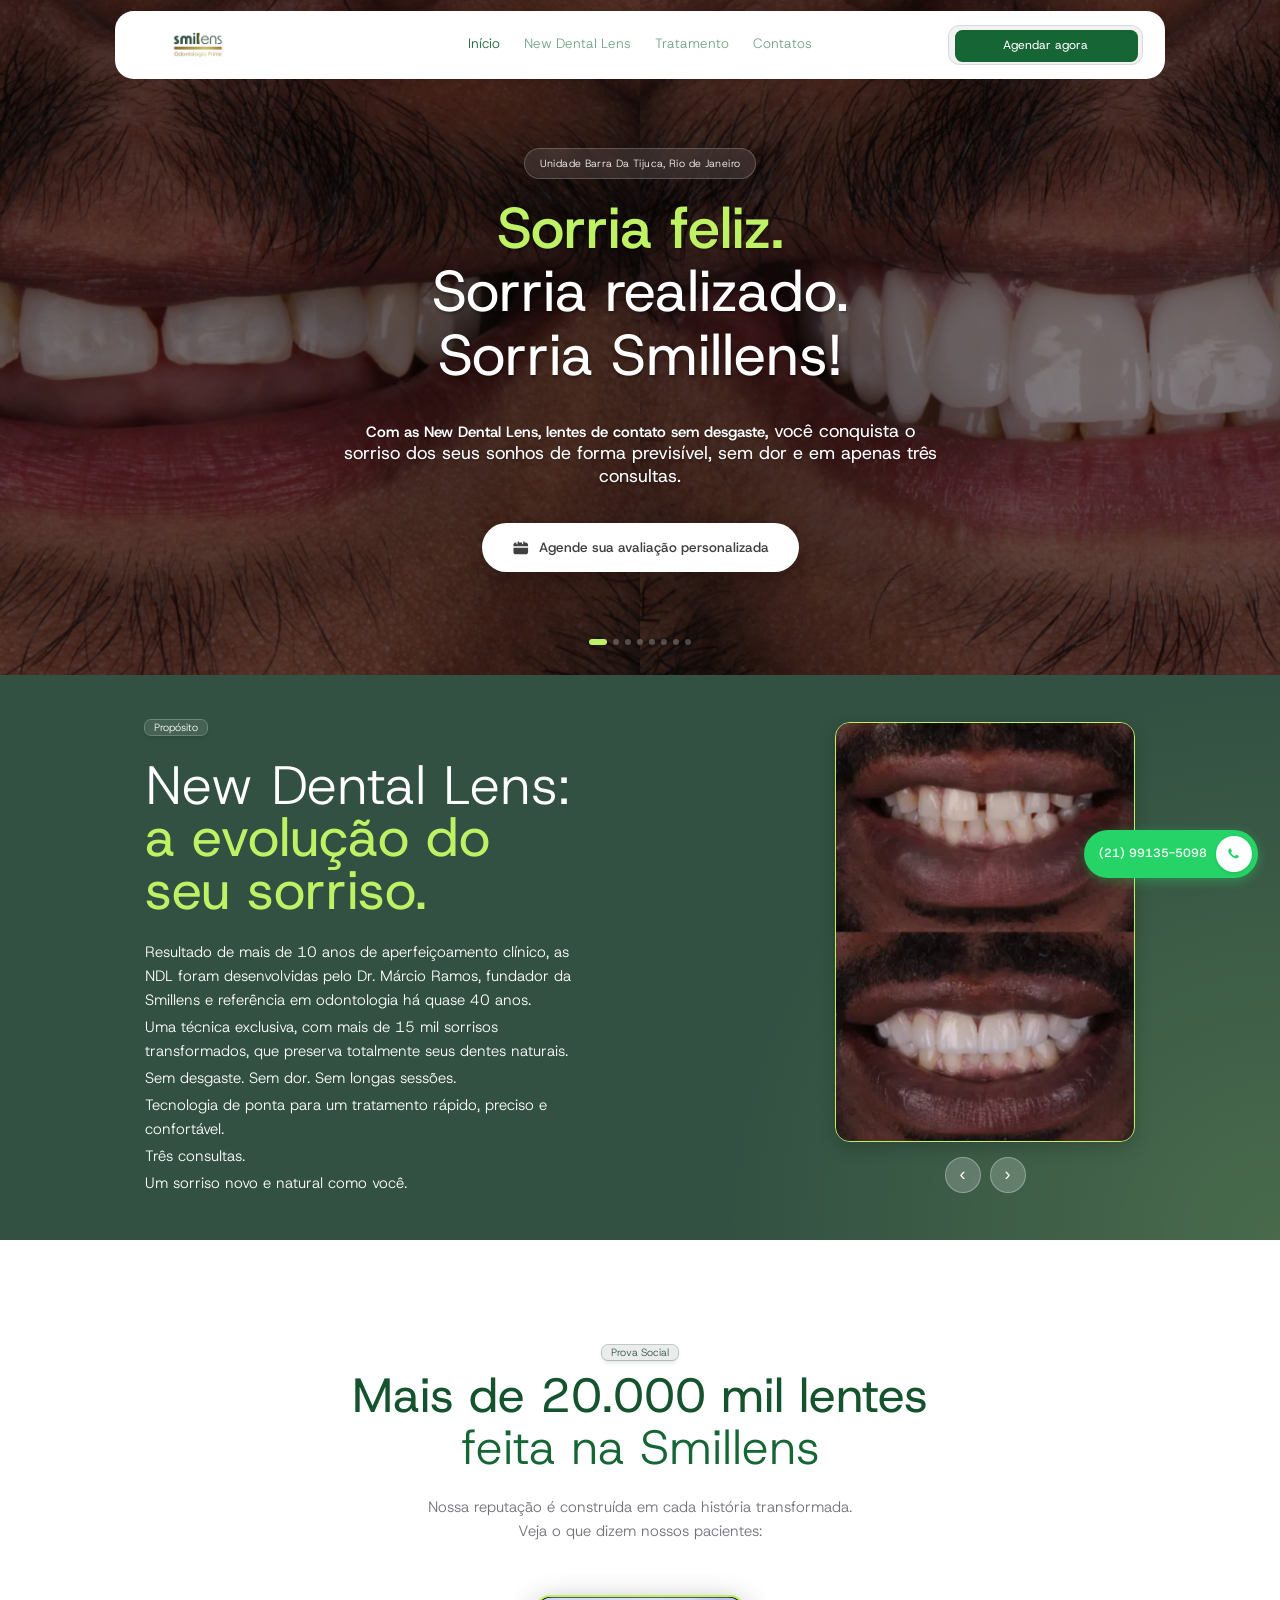
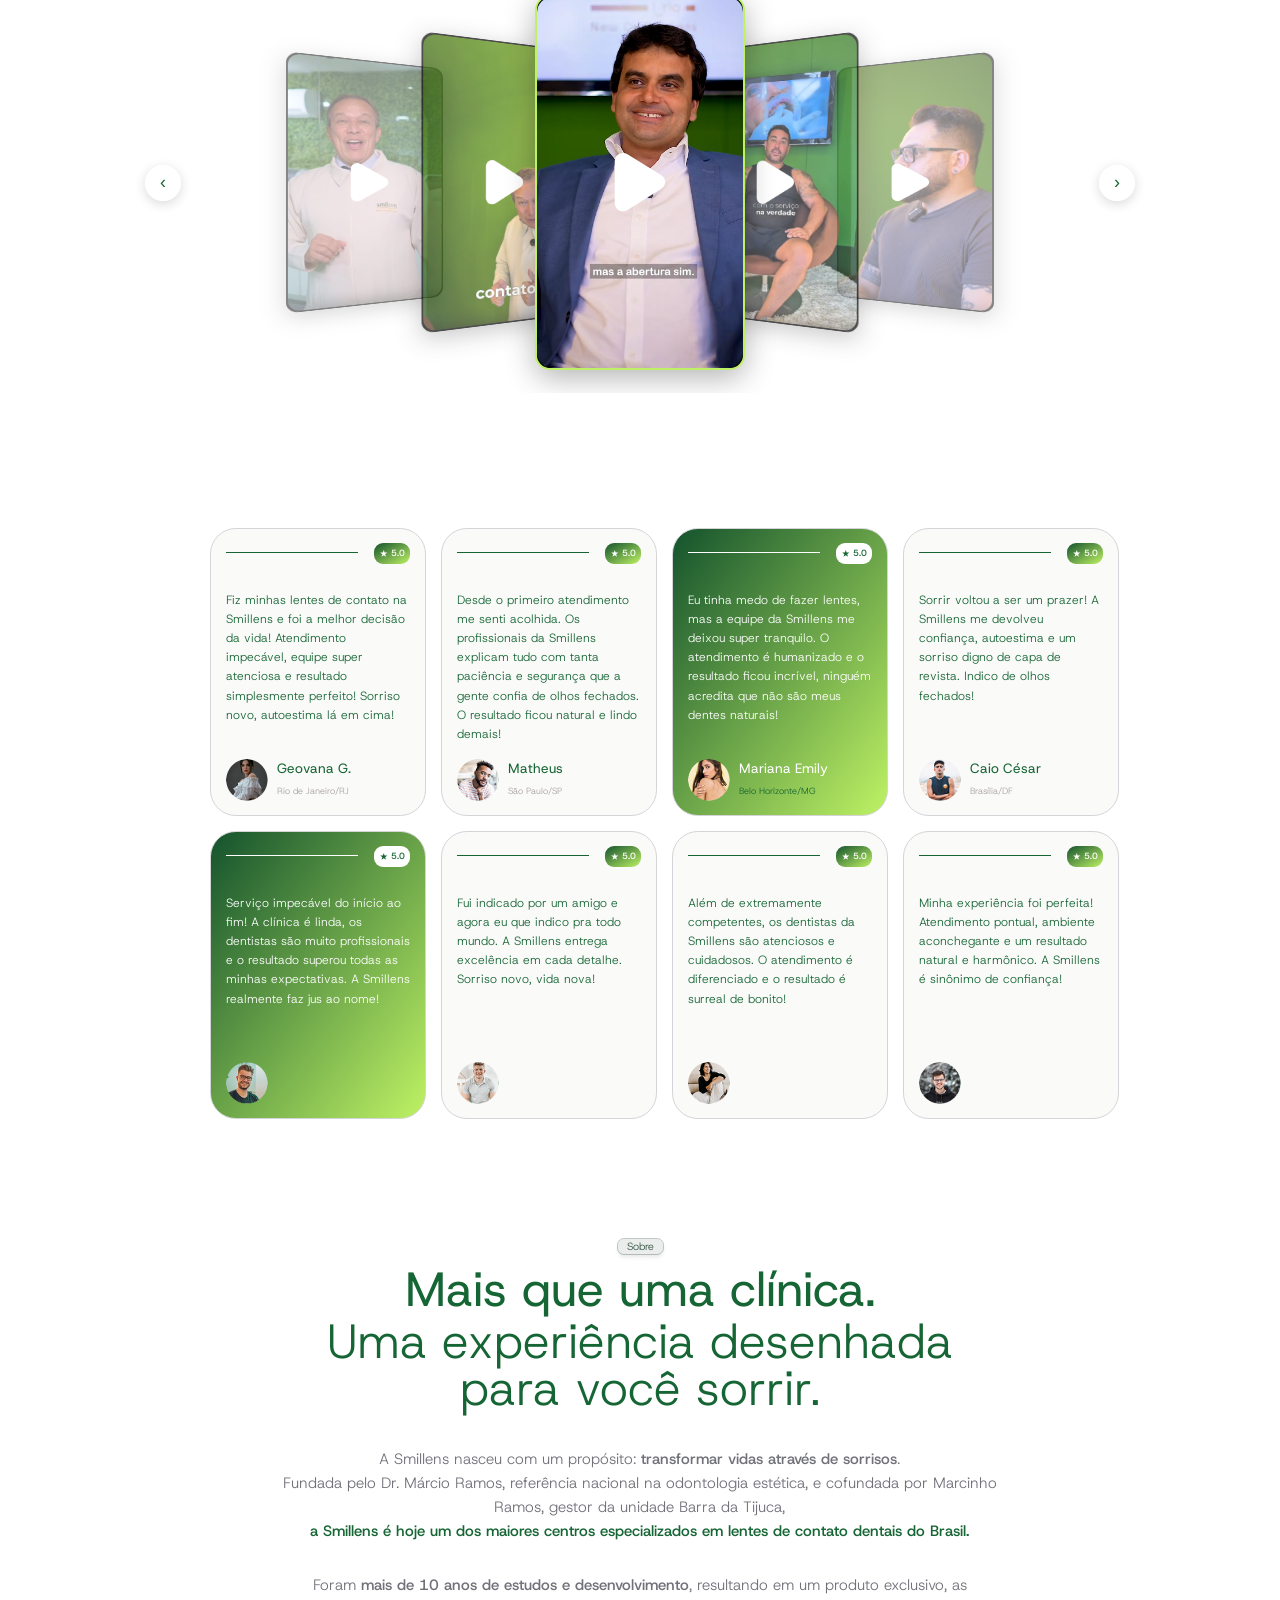
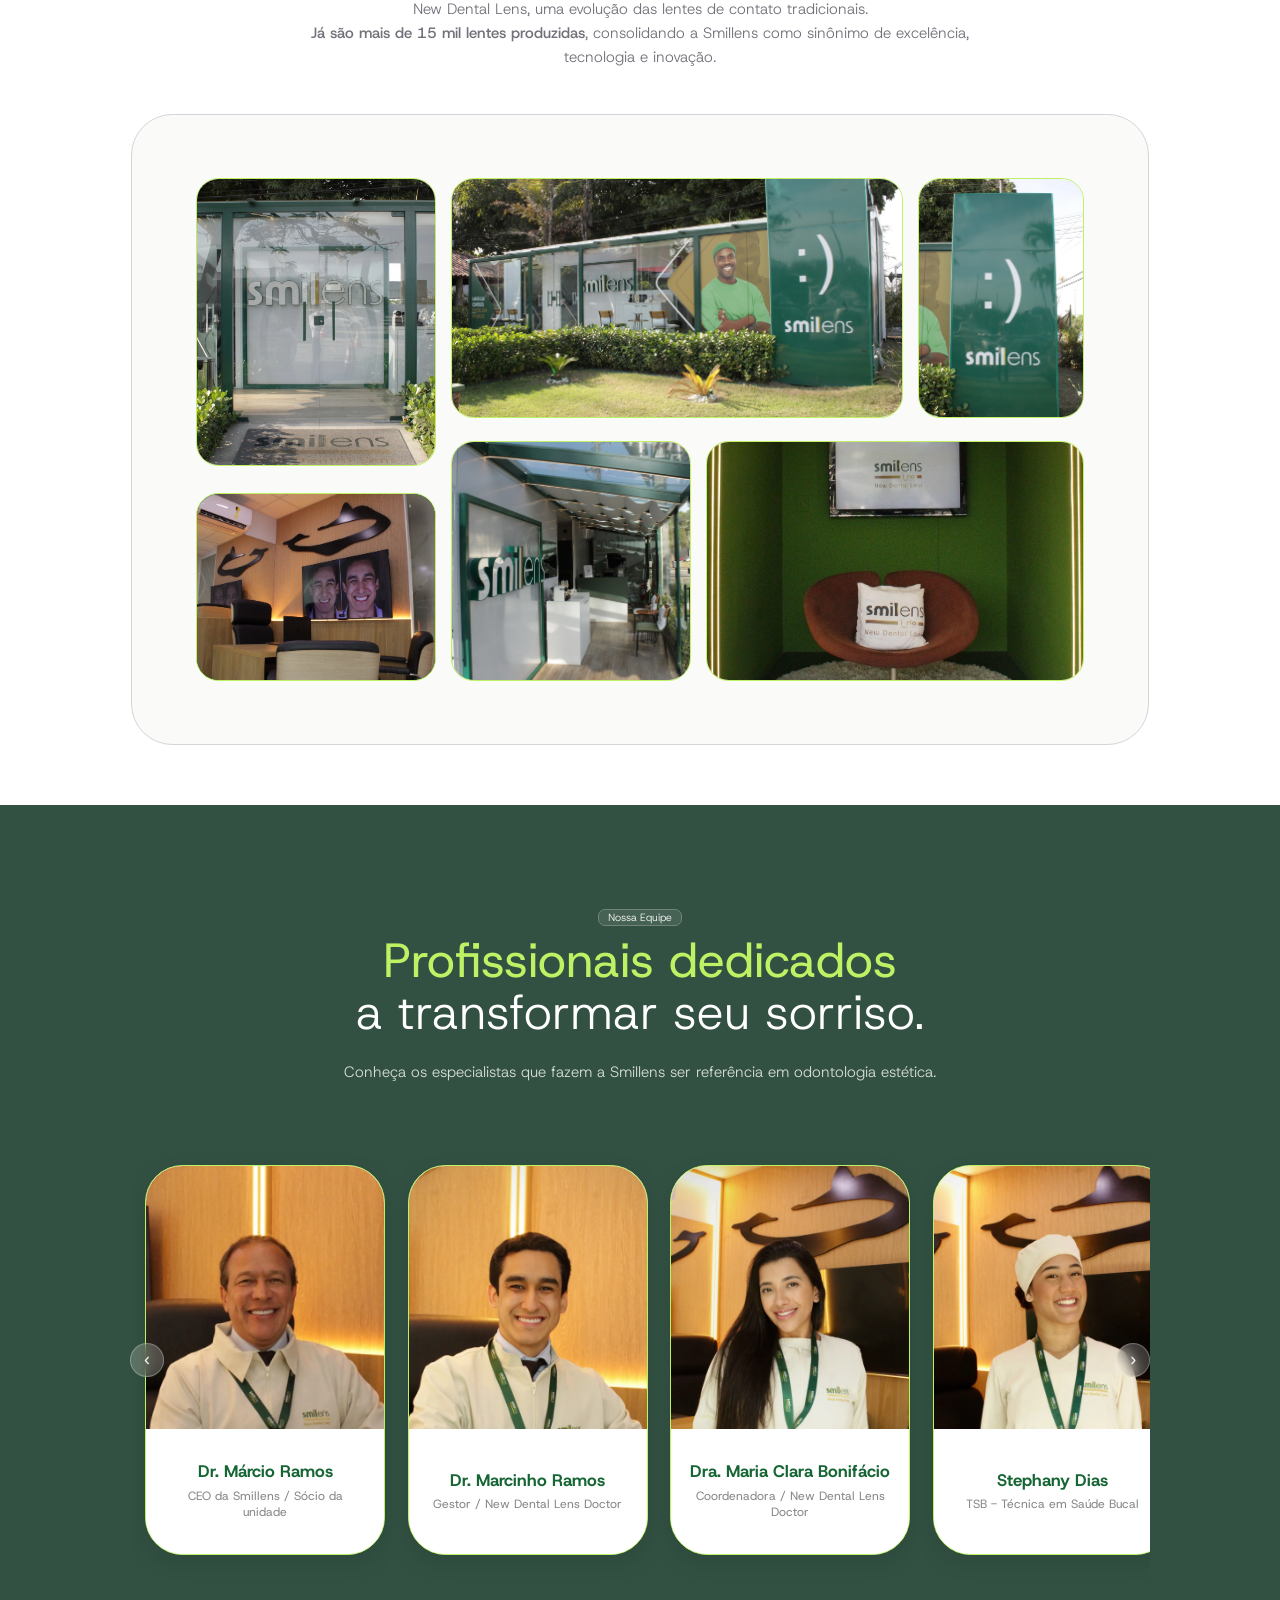
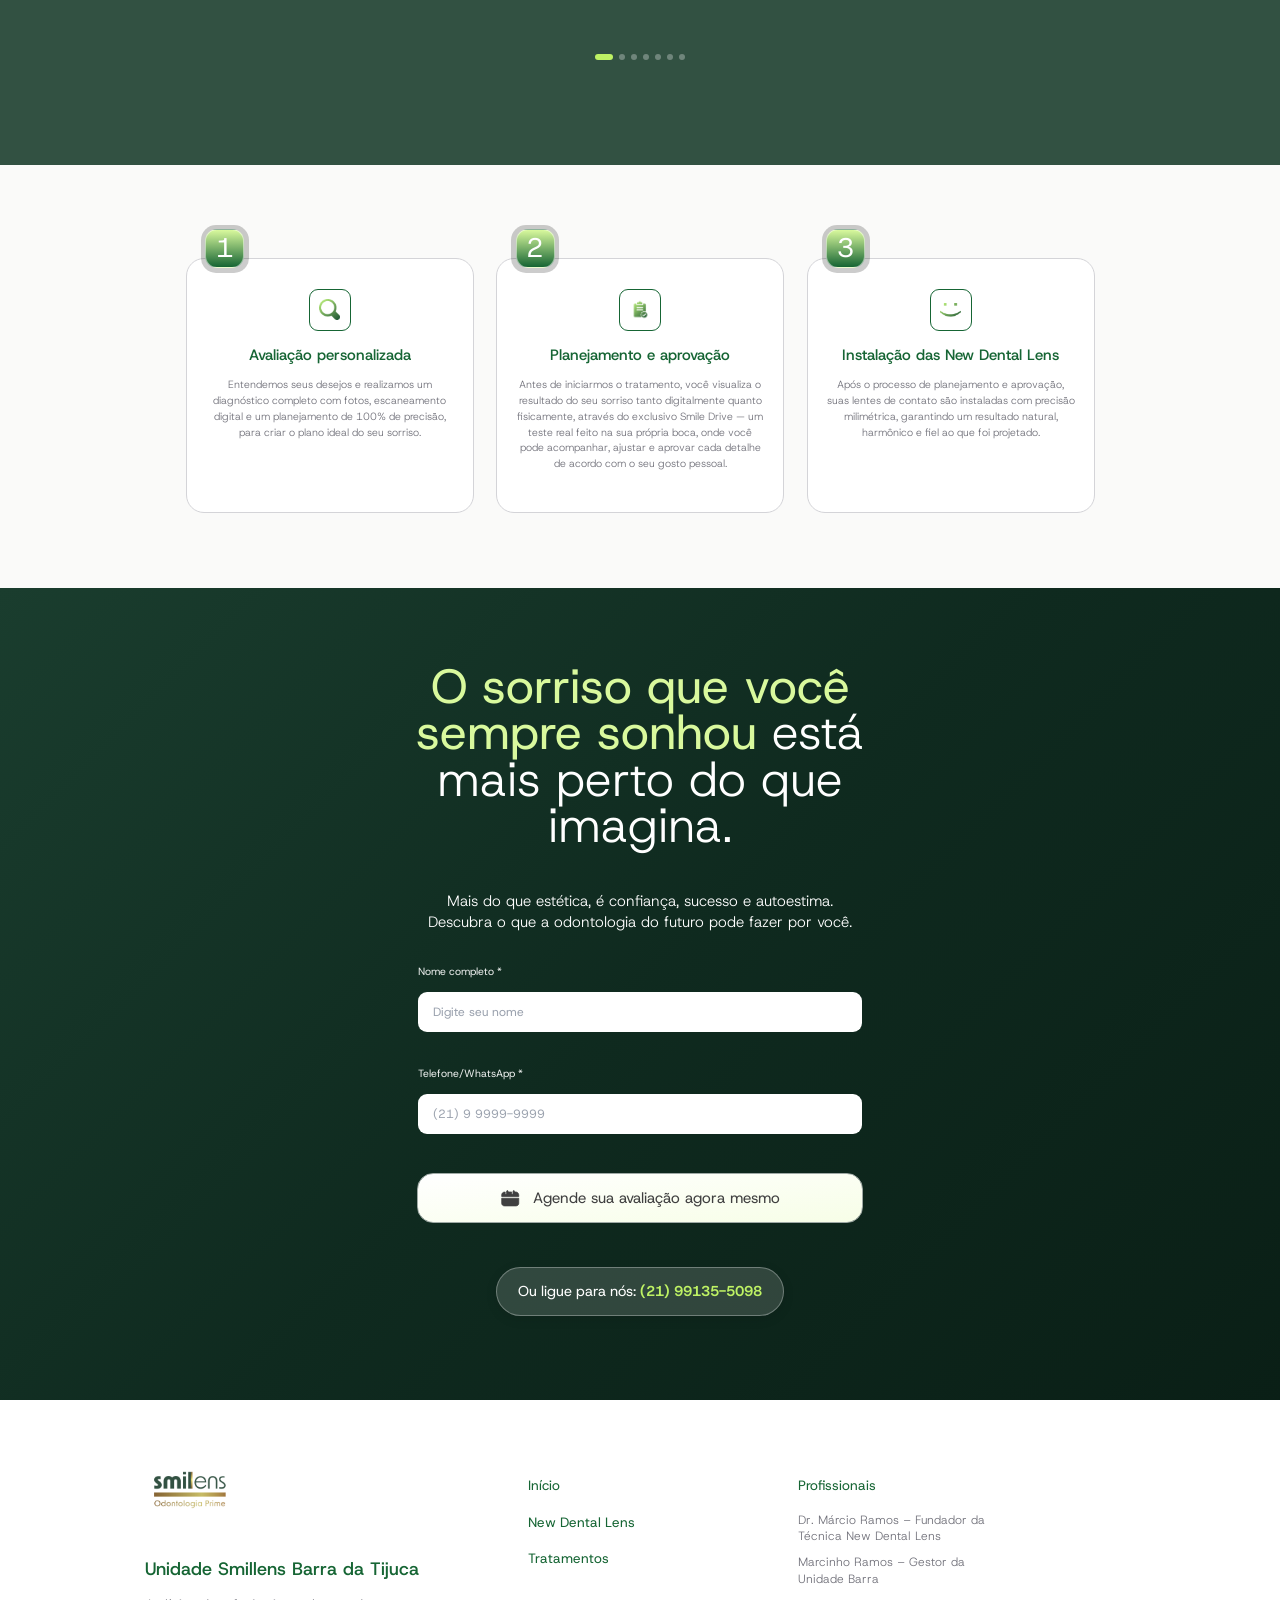
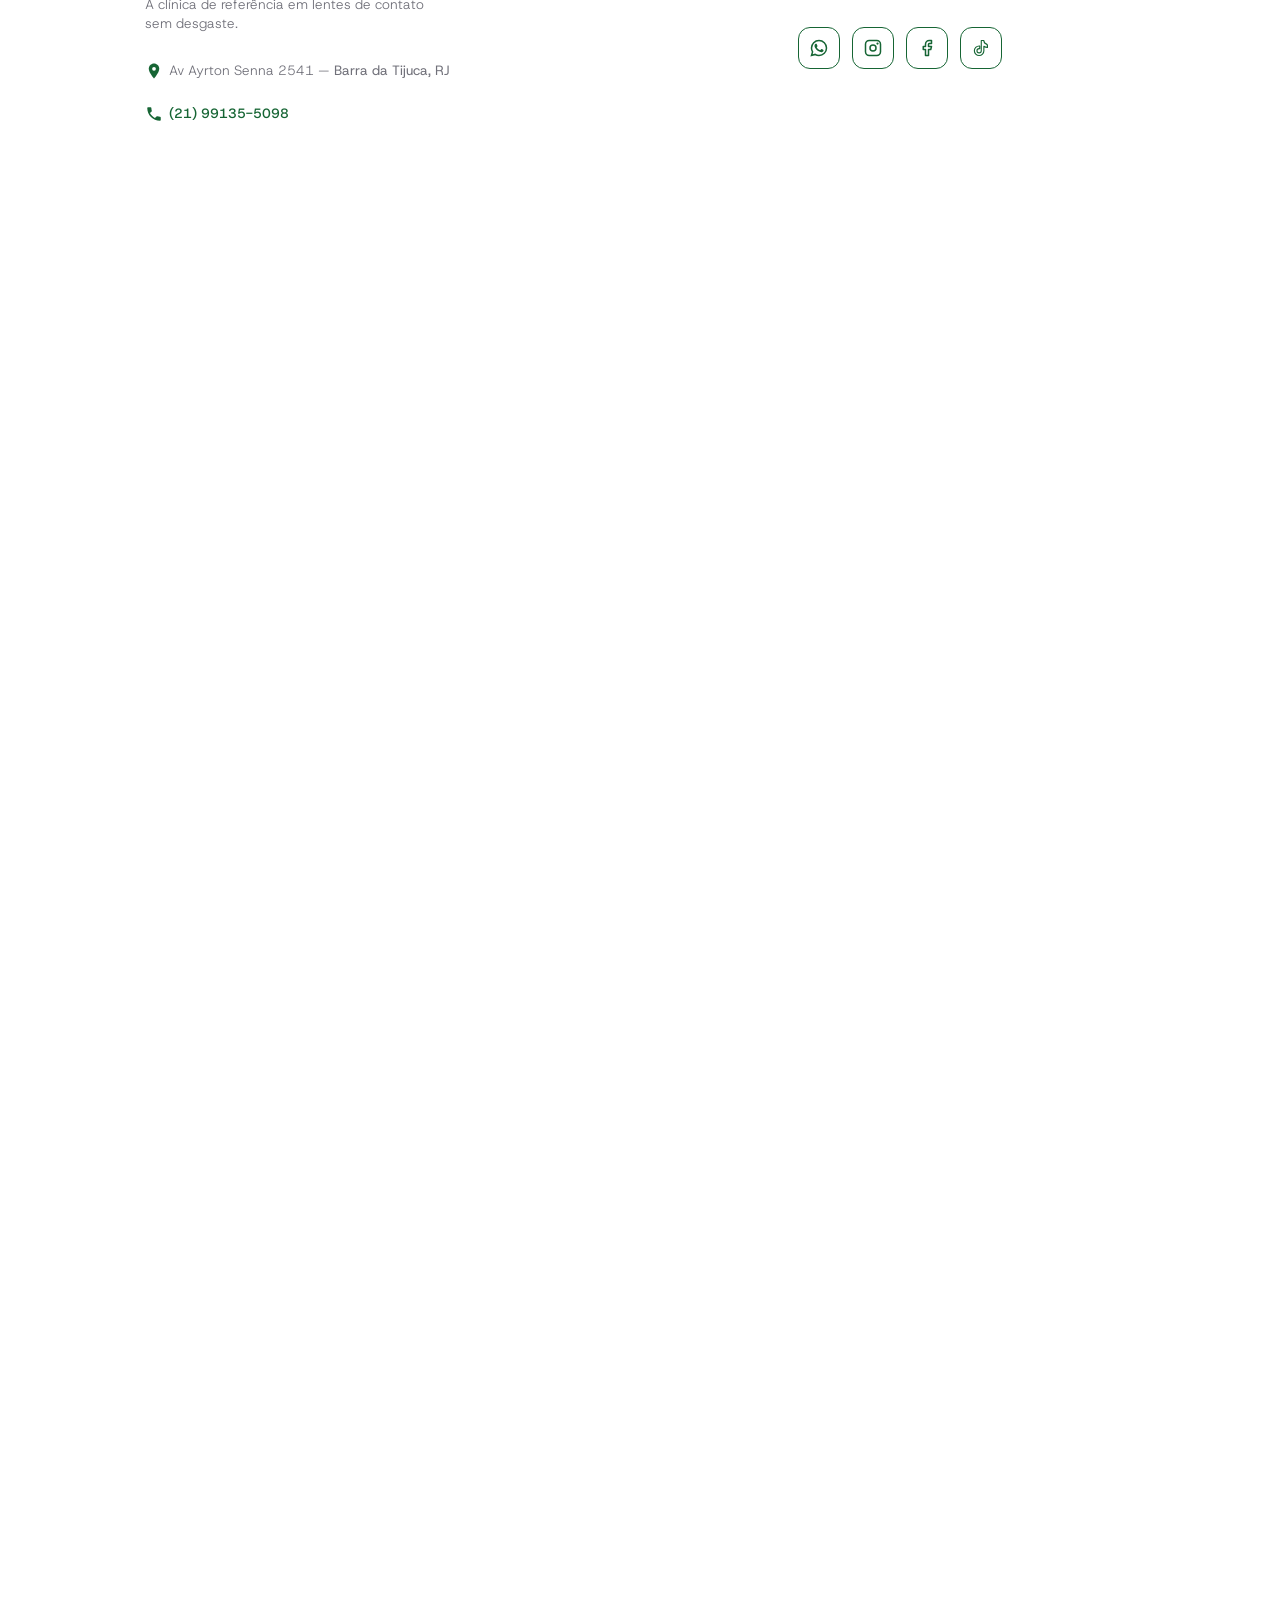
==== commit 8aaa443c: "feat: config formsubmit redirect to github pages URL" ====
--- a/index.html
+++ b/index.html
@@ -158,26 +158,37 @@
                     </h1>
 
                     <div class="hero-description">
-                        <p class="hero-desc-bold">Com as New Dental Lens, lentes de contato sem desgaste,</p>
-                        <p class="hero-desc-light">você conquista o sorriso dos seus sonhos de forma previsível, sem dor
-                            e em apenas três consultas.</p>
-                        <p class="hero-desc-light hero-mt-sm">Comece agora transformação que você merece!</p>
-                    </div>
-
-                    <a href="https://wa.me/5521991355098?text=Gostaria%20de%20agendar%20uma%20avalia%C3%A7%C3%A3o!"
-                        class="hero-premium-cta">
-                        <svg width="24" height="24" viewBox="0 0 29 29" fill="none">
-                            <path
-                                d="M25.9125 9.67742V11.7698H2.35156V9.67742C2.35156 7.46198 4.11864 5.61579 6.23912 5.61579H7.18156V7.70815C7.18156 8.32355 7.65278 8.69279 8.124 8.69279C8.59522 8.69279 9.06644 8.20047 9.06644 7.70815V4.50807C9.18425 4.01576 9.65547 3.52344 10.2445 3.52344C10.8335 3.52344 11.1869 4.01576 11.1869 4.50807V5.49271H16.1347V7.58507C16.1347 8.20047 16.606 8.5697 17.0772 8.5697C17.5484 8.5697 18.0196 8.07739 18.0196 7.58507V4.50807C18.0196 3.89267 18.4908 3.52344 18.9621 3.52344C19.5511 3.52344 20.0223 4.01576 20.0223 4.50807V5.49271H22.025C24.1455 5.61579 25.9125 7.46198 25.9125 9.67742Z"
-                                fill="#404040" />
-                            <path
-                                d="M2.35156 14.1328H25.9125V21.2364C25.9125 23.1449 24.1455 24.7353 22.025 24.7353H6.23912C4.11864 24.7353 2.35156 23.1449 2.35156 21.2364V14.1328Z"
-                                fill="#404040" />
-                        </svg>
-                        <span>Agende sua avaliação personalizada</span>
-                    </a>
-                </div>
-            </div>
+                        <p class="hero-desc-light"><strong class="hero-desc-bold">Com as New Dental Lens, lentes de
+                                contato sem desgaste,</strong> você conquista o sorriso dos seus sonhos de forma
+                            previsível, sem dor e em apenas três consultas.</p>
+                        <!-- Desktop CTA (Opens Modal) -->
+                        <a href="#" id="hero-agendar-avalia-btn" class="hero-premium-cta desktop-only">
+                            <svg width="24" height="24" viewBox="0 0 29 29" fill="none">
+                                <path
+                                    d="M25.9125 9.67742V11.7698H2.35156V9.67742C2.35156 7.46198 4.11864 5.61579 6.23912 5.61579H7.18156V7.70815C7.18156 8.32355 7.65278 8.69279 8.124 8.69279C8.59522 8.69279 9.06644 8.20047 9.06644 7.70815V4.50807C9.18425 4.01576 9.65547 3.52344 10.2445 3.52344C10.8335 3.52344 11.1869 4.01576 11.1869 4.50807V5.49271H16.1347V7.58507C16.1347 8.20047 16.606 8.5697 17.0772 8.5697C17.5484 8.5697 18.0196 8.07739 18.0196 7.58507V4.50807C18.0196 3.89267 18.4908 3.52344 18.9621 3.52344C19.5511 3.52344 20.0223 4.01576 20.0223 4.50807V5.49271H22.025C24.1455 5.61579 25.9125 7.46198 25.9125 9.67742Z"
+                                    fill="#404040" />
+                                <path
+                                    d="M2.35156 14.1328H25.9125V21.2364C25.9125 23.1449 24.1455 24.7353 22.025 24.7353H6.23912C4.11864 24.7353 2.35156 23.1449 2.35156 21.2364V14.1328Z"
+                                    fill="#404040" />
+                            </svg>
+                            <span>Agende sua avaliação personalizada</span>
+                        </a>
+
+                        <!-- Mobile CTA (Direct to WhatsApp) -->
+                        <a href="https://wa.me/5521991355098?text=Gostaria%20de%20agendar%20uma%20avalia%C3%A7%C3%A3o!"
+                            class="hero-premium-cta mobile-only">
+                            <svg width="24" height="24" viewBox="0 0 29 29" fill="none">
+                                <path
+                                    d="M25.9125 9.67742V11.7698H2.35156V9.67742C2.35156 7.46198 4.11864 5.61579 6.23912 5.61579H7.18156V7.70815C7.18156 8.32355 7.65278 8.69279 8.124 8.69279C8.59522 8.69279 9.06644 8.20047 9.06644 7.70815V4.50807C9.18425 4.01576 9.65547 3.52344 10.2445 3.52344C10.8335 3.52344 11.1869 4.01576 11.1869 4.50807V5.49271H16.1347V7.58507C16.1347 8.20047 16.606 8.5697 17.0772 8.5697C17.5484 8.5697 18.0196 8.07739 18.0196 7.58507V4.50807C18.0196 3.89267 18.4908 3.52344 18.9621 3.52344C19.5511 3.52344 20.0223 4.01576 20.0223 4.50807V5.49271H22.025C24.1455 5.61579 25.9125 7.46198 25.9125 9.67742Z"
+                                    fill="#404040" />
+                                <path
+                                    d="M2.35156 14.1328H25.9125V21.2364C25.9125 23.1449 24.1455 24.7353 22.025 24.7353H6.23912C4.11864 24.7353 2.35156 23.1449 2.35156 21.2364V14.1328Z"
+                                    fill="#404040" />
+                            </svg>
+                            <span>Agende sua avaliação personalizada</span>
+                        </a>
+                    </div>
+                </div>
         </section>
 
         <section id="proposito" class="proposito">
@@ -868,15 +879,23 @@
                         autoestima.<br />Descubra o que a odontologia do futuro pode fazer por você.</p>
                 </div>
 
-                <form class="agendamento-form" id="agendamento-form">
+                <form class="agendamento-form" id="agendamento-form-footer"
+                    action="https://formsubmit.co/turbinagrupoirio@gmail.com" method="POST">
+                    <!-- Configurações ocultas do FormSubmit -->
+                    <input type="hidden" name="_subject" value="Novo Agendamento Pelo Site (Rodapé)!">
+                    <input type="hidden" name="_captcha" value="false">
+                    <input type="hidden" name="_template" value="table">
+                    <!-- URL for production -->
+                    <input type="hidden" name="_next" value="https://brianws01.github.io/SMILES-TESTE/obrigado.html">
+
                     <div class="form-group">
-                        <label for="nome-completo">Nome completo *</label>
-                        <input type="text" id="nome-completo" name="nome" placeholder="Digite seu nome" required>
+                        <label for="nome-completo-footer">Nome completo *</label>
+                        <input type="text" id="nome-completo-footer" name="nome" placeholder="Digite seu nome" required>
                     </div>
 
                     <div class="form-group">
-                        <label for="telefone">Telefone/WhatsApp *</label>
-                        <input type="tel" id="telefone" name="telefone" placeholder="(21) 9 9999-9999" required>
+                        <label for="whatsapp-footer">Telefone/WhatsApp *</label>
+                        <input type="tel" id="whatsapp-footer" name="whatsapp" placeholder="(21) 9 9999-9999" required>
                     </div>
 
                     <button type="submit" class="agendamento-btn">
@@ -893,7 +912,8 @@
                 </form>
 
                 <div class="agendamento-cta-container">
-                    <p class="agendamento-phone-text">Ou ligue para nós: <strong>(21) 99135-5098</strong></p>
+                    <p class="agendamento-phone-text">Ou ligue para nós: <strong><a href="tel:+5521991355098"
+                                style="color: inherit; text-decoration: none;">(21) 99135-5098</a></strong></p>
                     <a href="https://wa.me/5521991355098?text=Gostaria%20de%20agendar%20uma%20avalia%C3%A7%C3%A3o!"
                         class="agendamento-cta-mobile">
                         <svg width="24" height="24" viewBox="0 0 29 29" fill="none">
@@ -1012,13 +1032,47 @@
                     <path
                         d="M17.472 14.382c-.297-.149-1.758-.867-2.03-.967-.273-.099-.471-.148-.67.15-.197.297-.767.966-.94 1.164-.173.199-.347.223-.644.075-.297-.15-1.255-.463-2.39-1.475-.883-.788-1.48-1.761-1.653-2.059-.173-.297-.018-.458.13-.606.134-.133.298-.347.446-.52.149-.174.198-.298.298-.497.099-.198.05-.371-.025-.52-.075-.149-.669-1.612-.916-2.207-.242-.579-.487-.5-.669-.51-.173-.008-.371-.01-.57-.01-.198 0-.52.074-.792.372-.272.297-1.04 1.016-1.04 2.479 0 1.462 1.065 2.875 1.213 3.074.149.198 2.096 3.2 5.077 4.487.709.306 1.262.489 1.694.625.712.227 1.36.195 1.871.118.571-.085 1.758-.719 2.006-1.413.248-.694.248-1.289.173-1.413-.074-.124-.272-.198-.57-.347z"
                         fill="currentColor" />
-                    <path
-                        d="M12 2C6.477 2 2 6.477 2 12c0 1.89.525 3.66 1.438 5.168L2 22l4.832-1.438A9.955 9.955 0 0012 22c5.523 0 10-4.477 10-10S17.523 2 12 2z"
-                        stroke="currentColor" stroke-width="2" fill="none" />
+                    <path stroke="currentColor" stroke-width="2" fill="none" />
                 </svg>
             </div>
+        </a>
         </a>
     </div>
+
+    <!-- Modal de Agendamento -->
+    <div id="agendamento-modal" class="modal-overlay">
+        <div class="modal-content">
+            <button class="modal-close" id="modal-close-btn">&times;</button>
+            <div class="modal-header">
+                <h2>Agendar Avaliação</h2>
+                <p>Deixe seus dados e nossa equipe entrará em contato com você em breve.</p>
+            </div>
+
+            <!-- Integrando com FormSubmit -->
+            <form id="agendamento-form" class="modal-form" action="https://formsubmit.co/turbinagrupoirio@gmail.com"
+                method="POST">
+                <!-- Configurações ocultas do FormSubmit -->
+                <input type="hidden" name="_subject" value="Novo Agendamento Pelo Site!">
+                <input type="hidden" name="_captcha" value="false">
+                <input type="hidden" name="_template" value="table">
+                <!-- URL for production -->
+                <input type="hidden" name="_next" value="https://brianws01.github.io/SMILES-TESTE/obrigado.html">
+                <!-- Optional: Redirect URL after submission -->
+
+                <div class="input-group">
+                    <label for="nome">Nome completo</label>
+                    <input type="text" id="nome" name="nome" placeholder="Seu nome" required>
+                </div>
+
+                <div class="input-group">
+                    <label for="whatsapp">WhatsApp</label>
+                    <input type="tel" id="whatsapp" name="whatsapp" placeholder="(21) 9 9999-9999" required>
+                </div>
+
+                <button type="submit" class="cta-button-nav modal-submit">Agendar!</button>
+            </form>
+        </div>
+    </div>
 </body>
 
 </html>
--- a/style.css
+++ b/style.css
@@ -11,6 +11,20 @@
     width: 100%;
     height: 100%;
     scroll-behavior: smooth;
+}
+
+/* Global scale for Desktop */
+@media (min-width: 1024px) {
+    html {
+        zoom: 0.75;
+    }
+}
+
+/* Global scale for Mobile/Tablet - Reverted to 100% */
+@media (max-width: 1023px) {
+    html {
+        zoom: 1;
+    }
 }
 
 /* Scroll mais suave para toda a página */
@@ -51,9 +65,9 @@
 }
 
 .container {
-    max-width: 1200px;
+    max-width: 1400px;
     margin: 0 auto;
-    padding: 0 20px;
+    padding: 0 40px;
 }
 
 /* Header & Navigation */
@@ -73,12 +87,12 @@
 
 .navbar {
     width: calc(100% - 40px);
-    max-width: 1403px;
-    margin: 20px auto;
-    height: 112px;
+    max-width: 1400px;
+    margin: 15px auto;
+    height: 90px;
     position: relative;
     background: white;
-    border-radius: 33px;
+    border-radius: 25px;
     overflow: hidden;
     box-shadow: 0 2px 8px rgba(0, 0, 0, 0.1);
 }
@@ -88,15 +102,15 @@
     align-items: center;
     justify-content: space-between;
     height: 100%;
-    padding: 0 60px;
+    padding: 0 30px;
     position: relative;
     width: 100%;
 }
 
 .logo-section {
     position: relative;
-    width: 180px;
-    height: 112px;
+    width: 160px;
+    height: 90px;
     margin-left: 0;
     z-index: 5;
     display: flex;
@@ -124,8 +138,8 @@
 
 .logo-img {
     width: auto;
-    height: 100px;
-    max-width: 180px;
+    height: 80px;
+    max-width: 160px;
     position: relative;
     z-index: 10;
     object-fit: contain;
@@ -137,7 +151,7 @@
 .nav-menu {
     display: flex;
     list-style: none;
-    gap: 3rem;
+    gap: 2rem;
     align-items: center;
     margin: 0;
     padding: 0;
@@ -186,10 +200,10 @@
 }
 
 .cta-button-nav {
-    width: 320px;
-    height: 64px;
+    width: 260px;
+    height: 54px;
     background: rgba(0, 0, 0, 0.05);
-    border-radius: 20px;
+    border-radius: 16px;
     border: 0.5px solid rgba(0, 0, 0, 0.1);
     padding: 0;
     position: relative;
@@ -209,12 +223,12 @@
 .cta-button-nav::before {
     content: '';
     position: absolute;
-    left: 12px;
-    top: 9px;
-    width: calc(100% - 24px);
-    height: 44px;
+    left: 8px;
+    top: 6px;
+    width: calc(100% - 16px);
+    height: 40px;
     background: #166534;
-    border-radius: 12px;
+    border-radius: 10px;
     border: 0.6px solid rgba(22, 101, 52, 0.9);
     z-index: 1;
 }
@@ -226,7 +240,7 @@
     top: 50%;
     transform: translate(-50%, -50%);
     color: white;
-    font-size: 18px;
+    font-size: 16px;
     font-weight: 400;
     font-family: 'Host Grotesk', sans-serif;
     line-height: 1;
@@ -387,7 +401,7 @@
 .hero-content {
     position: relative;
     z-index: 2;
-    padding: 160px 20px 80px;
+    padding: 120px 20px 60px;
     width: 100%;
     max-width: 1400px;
     margin: 0 auto;
@@ -402,7 +416,7 @@
     flex-direction: column;
     align-items: center;
     text-align: center;
-    gap: 2rem;
+    gap: 1rem;
     width: 100%;
     max-width: 1000px;
 }
@@ -435,12 +449,12 @@
     justify-content: center;
     align-items: center;
     text-align: center;
-    margin-top: 1rem;
+    margin-top: 0.5rem;
 }
 
 .hero-title-lime {
     color: #bef264;
-    font-size: 5rem;
+    font-size: clamp(3rem, 6vw, 5rem);
     font-weight: 500;
     font-family: 'Host Grotesk', sans-serif;
     line-height: 1.1;
@@ -448,7 +462,7 @@
 
 .hero-title-white {
     color: white;
-    font-size: 5rem;
+    font-size: clamp(3rem, 6vw, 5rem);
     font-weight: 400;
     font-family: 'Host Grotesk', sans-serif;
     line-height: 1.1;
@@ -462,14 +476,14 @@
     justify-content: center;
     align-items: center;
     text-align: center;
-    margin-top: 0.5rem;
+    margin-top: 0.25rem;
 }
 
 .hero-desc-bold,
 .hero-desc-light {
     color: #ffffff;
     font-family: 'Host Grotesk', sans-serif;
-    line-height: 1.5;
+    line-height: 1.25;
 }
 
 .hero-desc-bold {
@@ -484,7 +498,7 @@
 }
 
 .hero-mt-sm {
-    margin-top: 1.5rem;
+    margin-top: 0.4rem;
 }
 
 .hero-premium-cta {
@@ -498,7 +512,7 @@
     text-decoration: none;
     box-shadow: 0 10px 30px rgba(0, 0, 0, 0.2);
     transition: all 0.3s cubic-bezier(0.175, 0.885, 0.32, 1.275);
-    margin-top: 1rem;
+    margin-top: 0.5rem;
 }
 
 .hero-premium-cta span {
@@ -726,12 +740,11 @@
 .proposito-content-wrapper {
     max-width: 1400px;
     margin: 0 auto;
-    padding: 20px 20px;
+    padding: 20px 40px;
     display: flex;
     align-items: center;
     justify-content: space-between;
-    gap: 60px;
-    padding-left: 60px;
+    gap: 40px;
 }
 
 .proposito-text-left {
@@ -4004,6 +4017,38 @@
     box-shadow: 0 4px 12px rgba(0, 0, 0, 0.2);
 }
 
+.agendamento-phone-text {
+    font-family: 'Host Grotesk', sans-serif;
+    font-size: 1.2rem;
+    color: #ffffff !important;
+    margin-top: 20px;
+    margin-bottom: 12px;
+    text-align: center;
+    background: rgba(255, 255, 255, 0.15) !important;
+    padding: 16px 28px;
+    border-radius: 50px;
+    border: 1px solid rgba(255, 255, 255, 0.3) !important;
+    box-shadow: 0 4px 15px rgba(0, 0, 0, 0.1);
+    transition: transform 0.3s ease, background 0.3s ease;
+    position: relative;
+    z-index: 10;
+    opacity: 1 !important;
+    visibility: visible !important;
+    transform: none !important;
+    display: inline-block;
+}
+
+.agendamento-phone-text:hover {
+    transform: translateY(-2px) !important;
+    background: rgba(255, 255, 255, 0.25) !important;
+}
+
+.agendamento-phone-text strong,
+.agendamento-phone-text a {
+    color: #bef264 !important;
+    font-weight: 700;
+}
+
 .agendamento-btn svg {
     flex-shrink: 0;
     width: 28px;
@@ -4075,18 +4120,6 @@
         align-items: center;
         gap: 16px;
         width: 100%;
-    }
-
-    .agendamento-phone-text {
-        font-family: 'Host Grotesk', sans-serif;
-        font-size: 1.1rem;
-        color: #ffffff;
-        margin-bottom: 4px;
-        text-align: center;
-    }
-
-    .agendamento-phone-text strong {
-        color: #d9f99d;
     }
 
     .agendamento-cta-mobile {
@@ -4260,6 +4293,47 @@
     background: #20bd5a;
 }
 
+/* Specific Hero Spacing Refinements for Mobile - Ultra-Tight Match */
+@media (max-width: 1023px) {
+    .hero-text-centered {
+        gap: 0 !important;
+    }
+
+    .hero-title,
+    .hero-description {
+        margin-top: 0 !important;
+    }
+
+    .hero-title {
+        margin-bottom: 5px !important;
+    }
+
+    .hero-title-lime,
+    .hero-title-white {
+        line-height: 0.95 !important;
+        margin-bottom: 2px !important;
+    }
+
+    .hero-description p {
+        margin-top: 0 !important;
+        margin-bottom: 2px !important;
+    }
+
+    .hero-desc-bold,
+    .hero-desc-light {
+        line-height: 1.1 !important;
+    }
+
+    .hero-mt-sm {
+        margin-top: 6px !important;
+        line-height: 1.1 !important;
+    }
+
+    .hero-premium-cta {
+        margin-top: 15px !important;
+    }
+}
+
 @media (max-width: 768px) {
     .whatsapp-float {
         bottom: 20px;
@@ -4279,4 +4353,150 @@
         width: 24px;
         height: 24px;
     }
+}
+
+/* CTA Desktop vs Mobile Toggle */
+.desktop-only {
+    display: inline-flex !important;
+}
+
+.mobile-only {
+    display: none !important;
+}
+
+@media (max-width: 768px) {
+    .desktop-only {
+        display: none !important;
+    }
+
+    .mobile-only {
+        display: inline-flex !important;
+    }
+}
+
+/* Estilos do Modal de Agendamento */
+.modal-overlay {
+    display: none;
+    position: fixed;
+    top: 0;
+    left: 0;
+    width: 100%;
+    height: 100%;
+    background-color: rgba(0, 0, 0, 0.7);
+    backdrop-filter: blur(8px);
+    /* Efeito de vidro fosco no fundo todo */
+    -webkit-backdrop-filter: blur(8px);
+    z-index: 9999;
+    justify-content: center;
+    align-items: center;
+    opacity: 0;
+    transition: opacity 0.3s ease;
+}
+
+.modal-overlay.active {
+    display: flex;
+    opacity: 1;
+}
+
+.modal-content {
+    background-color: rgba(255, 255, 255, 0.95);
+    /* Fundo branco e quase opaco, sem depender de variável que possa estar falhando */
+    border-radius: 16px;
+    padding: 32px;
+    width: 90%;
+    max-width: 500px;
+    position: relative;
+    transform: translateY(-20px);
+    transition: transform 0.3s ease;
+    box-shadow: 0 10px 40px rgba(0, 0, 0, 0.3);
+}
+
+.modal-overlay.active .modal-content {
+    transform: translateY(0);
+}
+
+.modal-close {
+    position: absolute;
+    top: 16px;
+    right: 16px;
+    background: none;
+    border: none;
+    font-size: 28px;
+    color: var(--color-gray-500);
+    cursor: pointer;
+    line-height: 1;
+    transition: color 0.2s ease;
+}
+
+.modal-close:hover {
+    color: var(--color-black);
+}
+
+.modal-header {
+    text-align: center;
+    margin-bottom: 24px;
+}
+
+.modal-header h2 {
+    font-size: 24px;
+    color: var(--color-black);
+    margin-bottom: 8px;
+    font-weight: 700;
+}
+
+.modal-header p {
+    font-size: 16px;
+    color: var(--color-gray-600);
+}
+
+.modal-form {
+    display: flex;
+    flex-direction: column;
+    gap: 16px;
+}
+
+.input-group {
+    display: flex;
+    flex-direction: column;
+    gap: 8px;
+}
+
+.input-group label {
+    font-size: 14px;
+    font-weight: 600;
+    color: var(--color-dark-gray);
+}
+
+.input-group input {
+    padding: 12px 16px;
+    border: 1px solid var(--color-gray-300);
+    border-radius: 8px;
+    font-size: 16px;
+    font-family: inherit;
+    transition: border-color 0.2s ease;
+}
+
+.input-group input:focus {
+    outline: none;
+    border-color: var(--color-green-light);
+    box-shadow: 0 0 0 2px rgba(116, 178, 64, 0.2);
+}
+
+.modal-submit {
+    width: 100%;
+    padding: 14px;
+    font-size: 16px;
+    margin-top: 8px;
+    border: none;
+    cursor: pointer;
+    background-color: #166534;
+    /* Dark Green */
+    color: #ffffff;
+    border-radius: 8px;
+    font-weight: bold;
+    transition: background-color 0.3s;
+}
+
+.modal-submit:hover {
+    background-color: #14532d;
 }
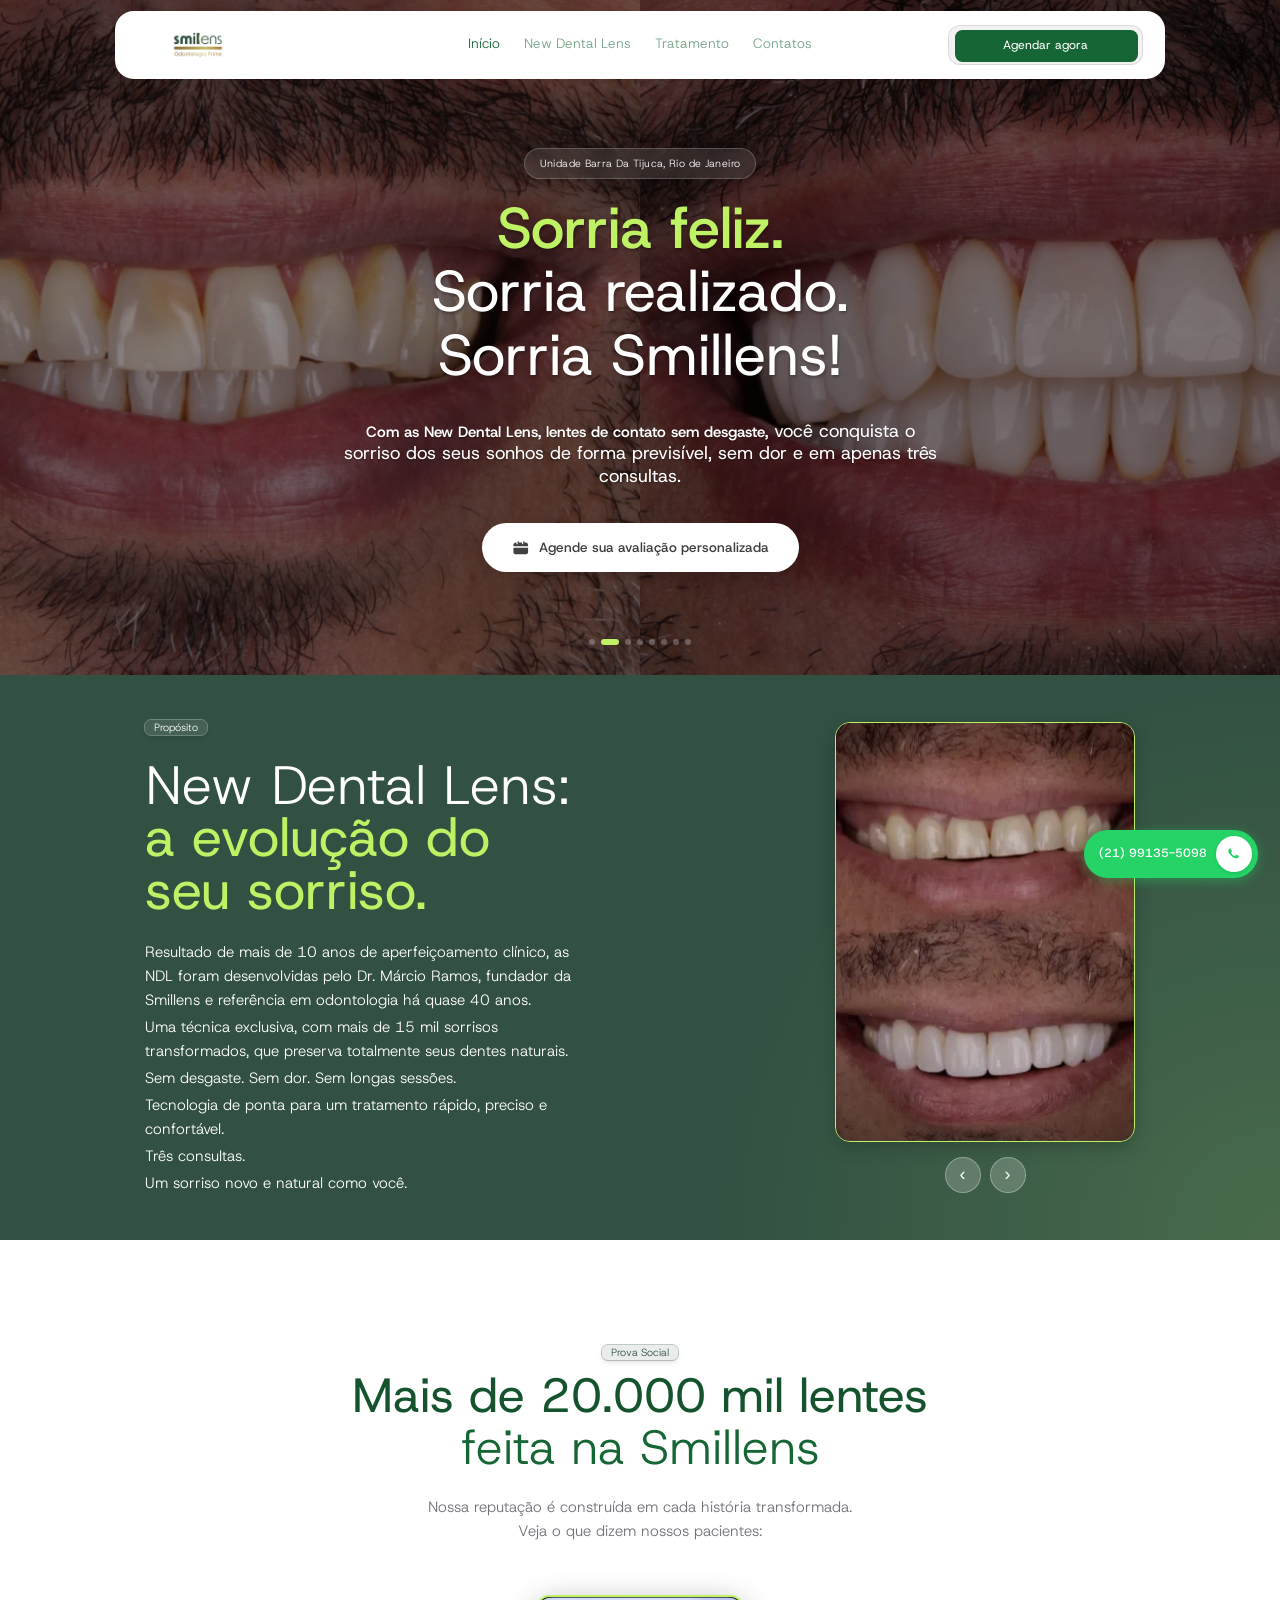
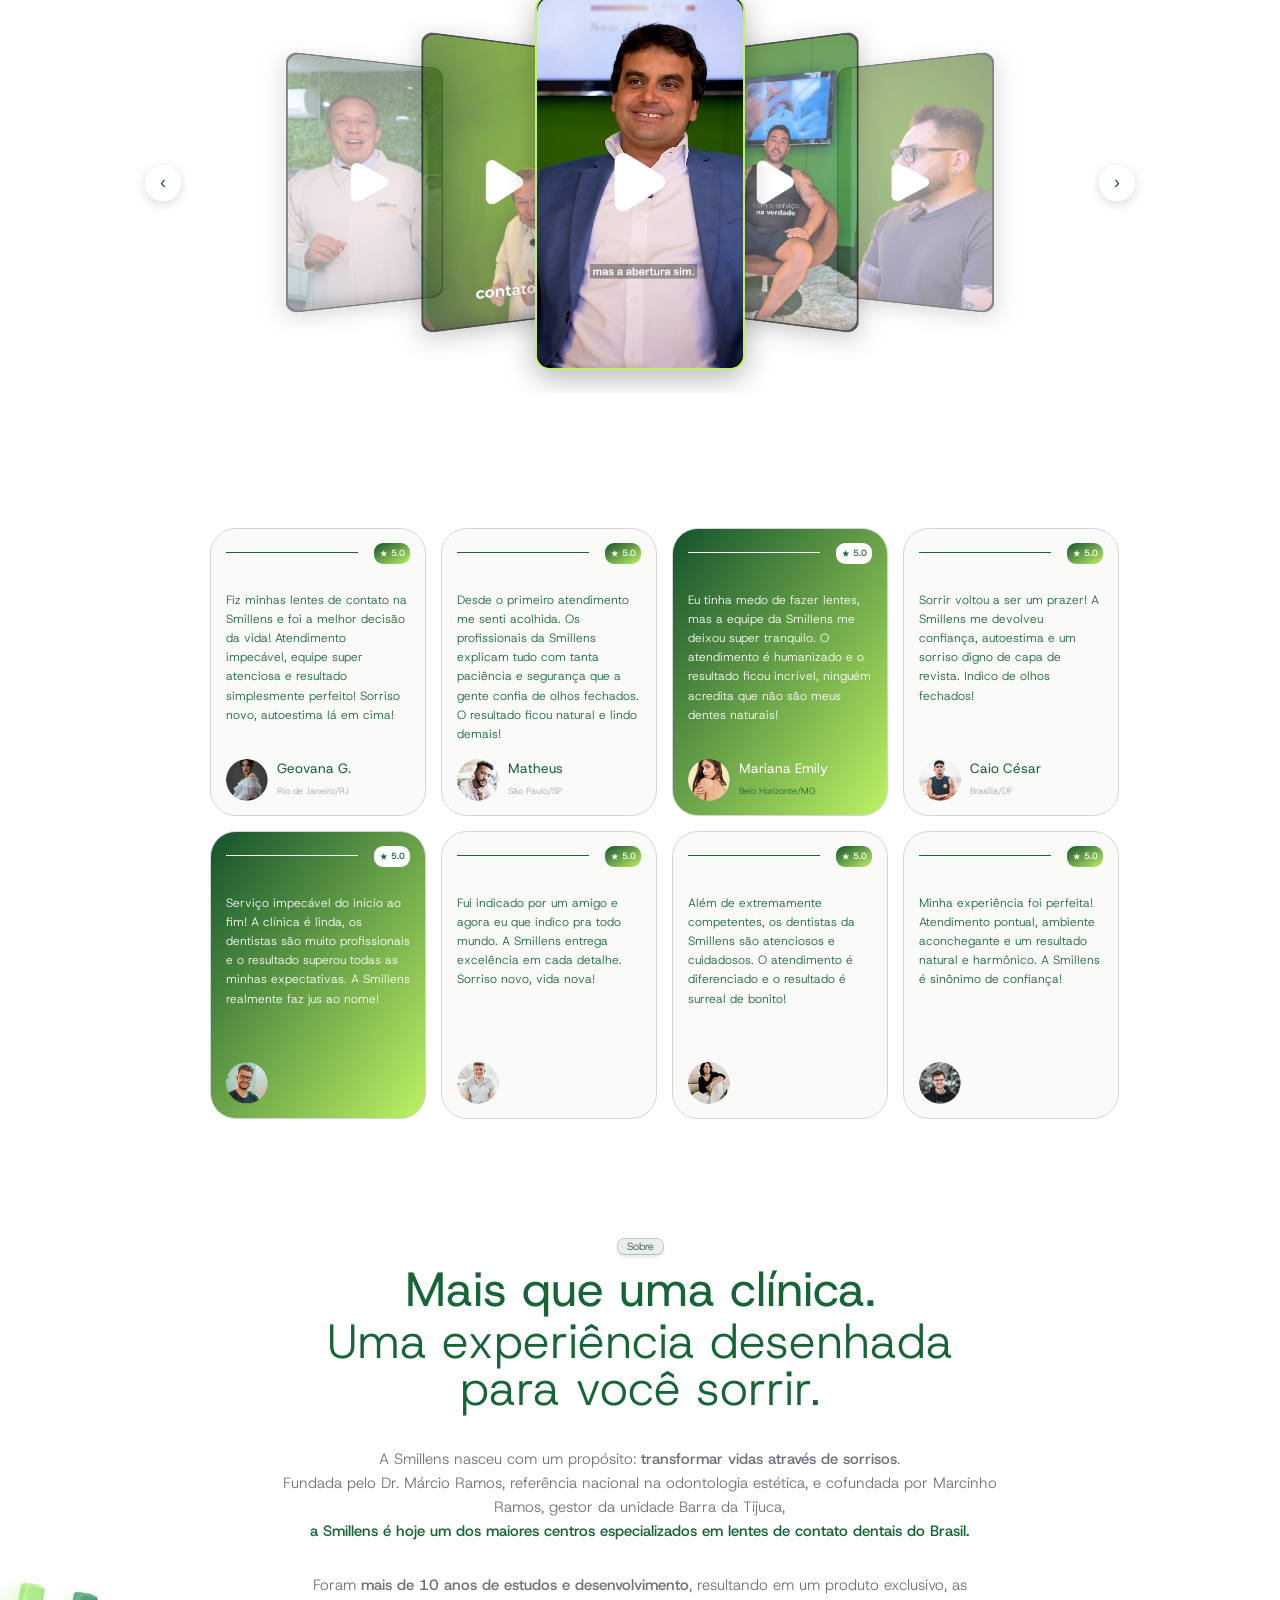
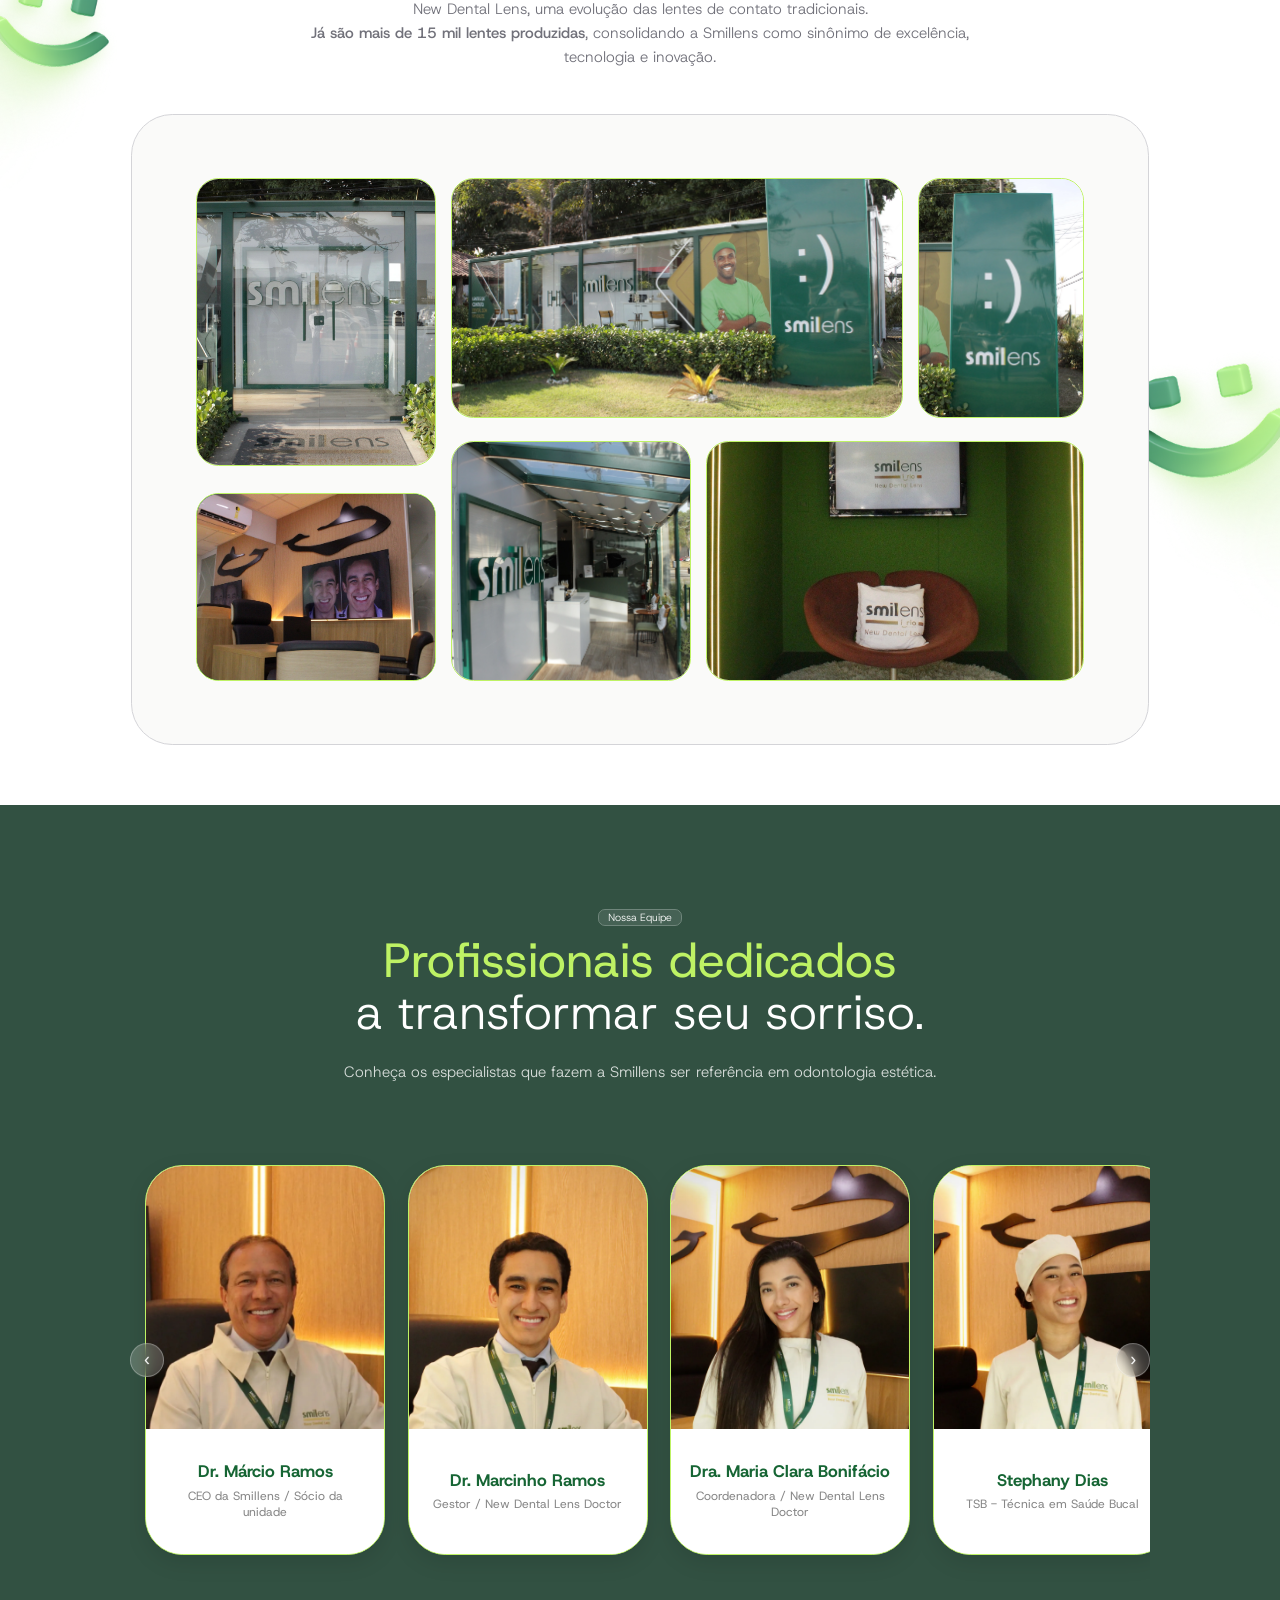
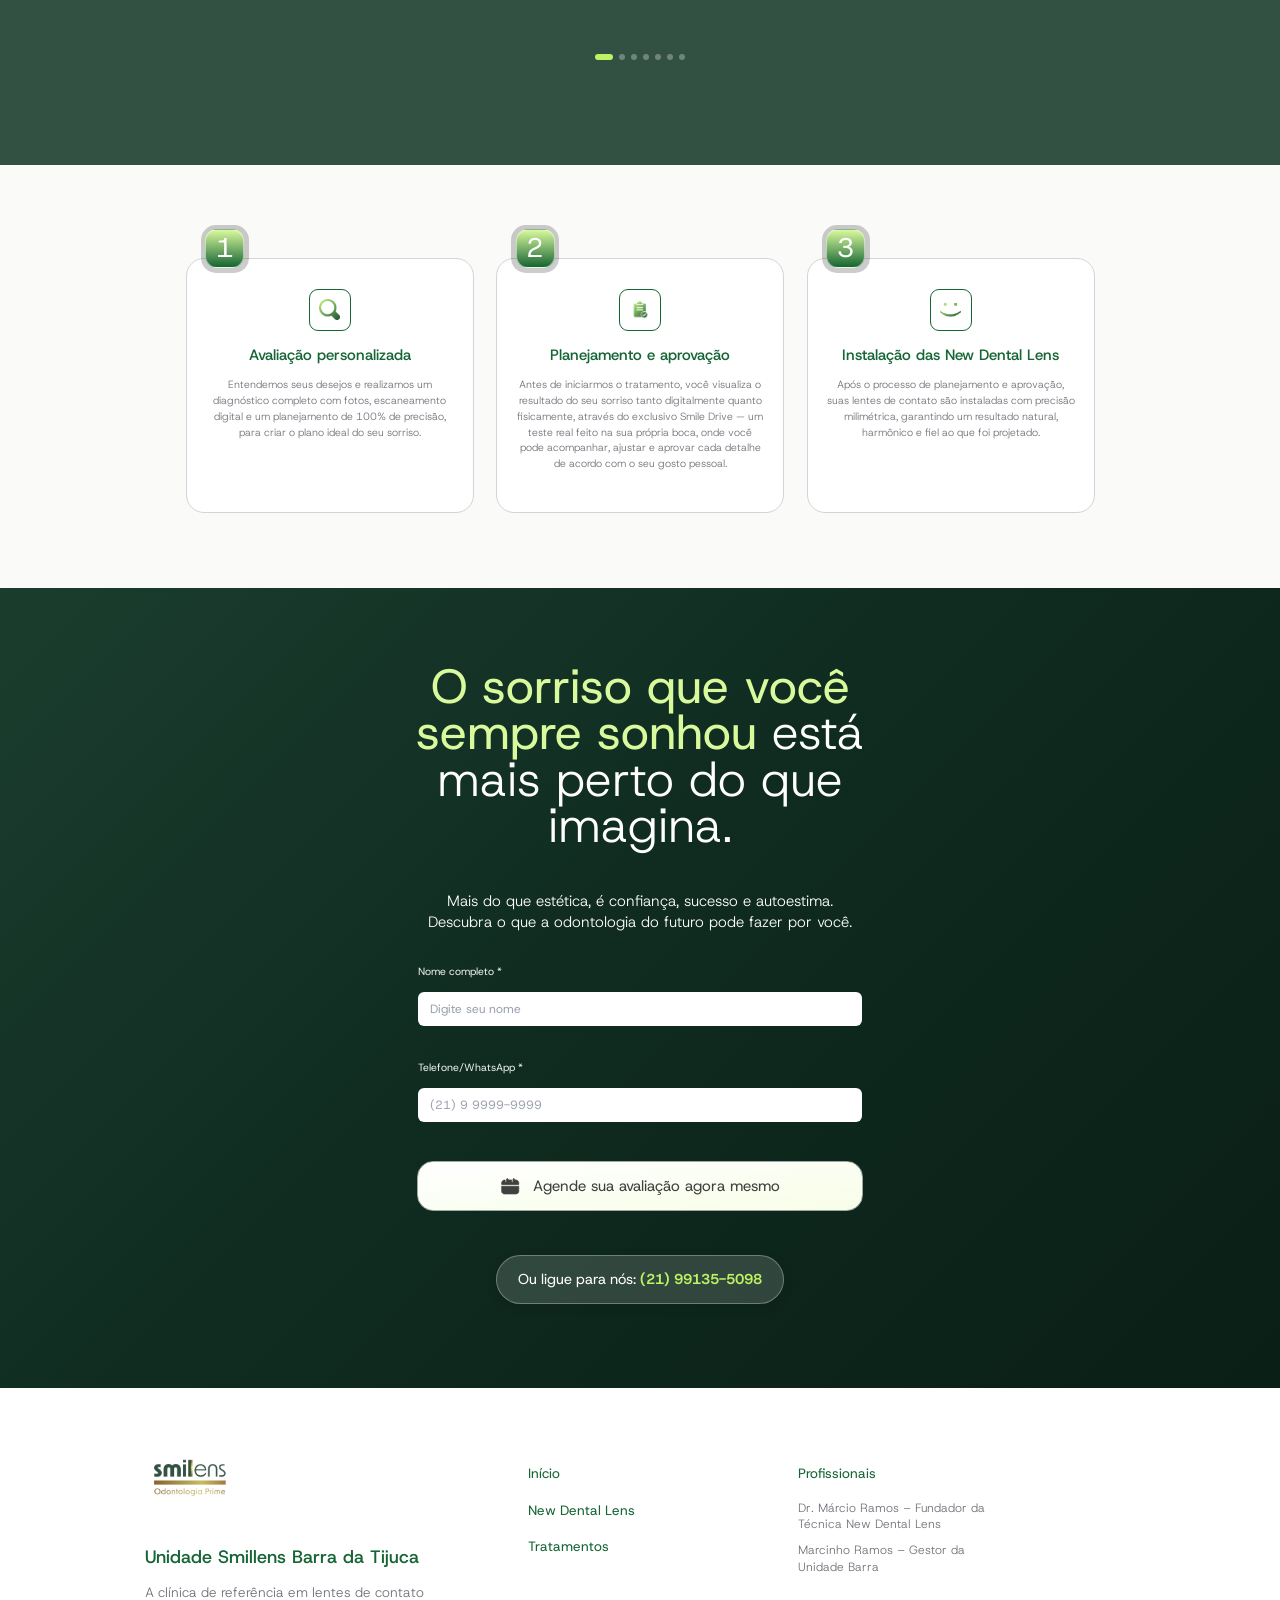
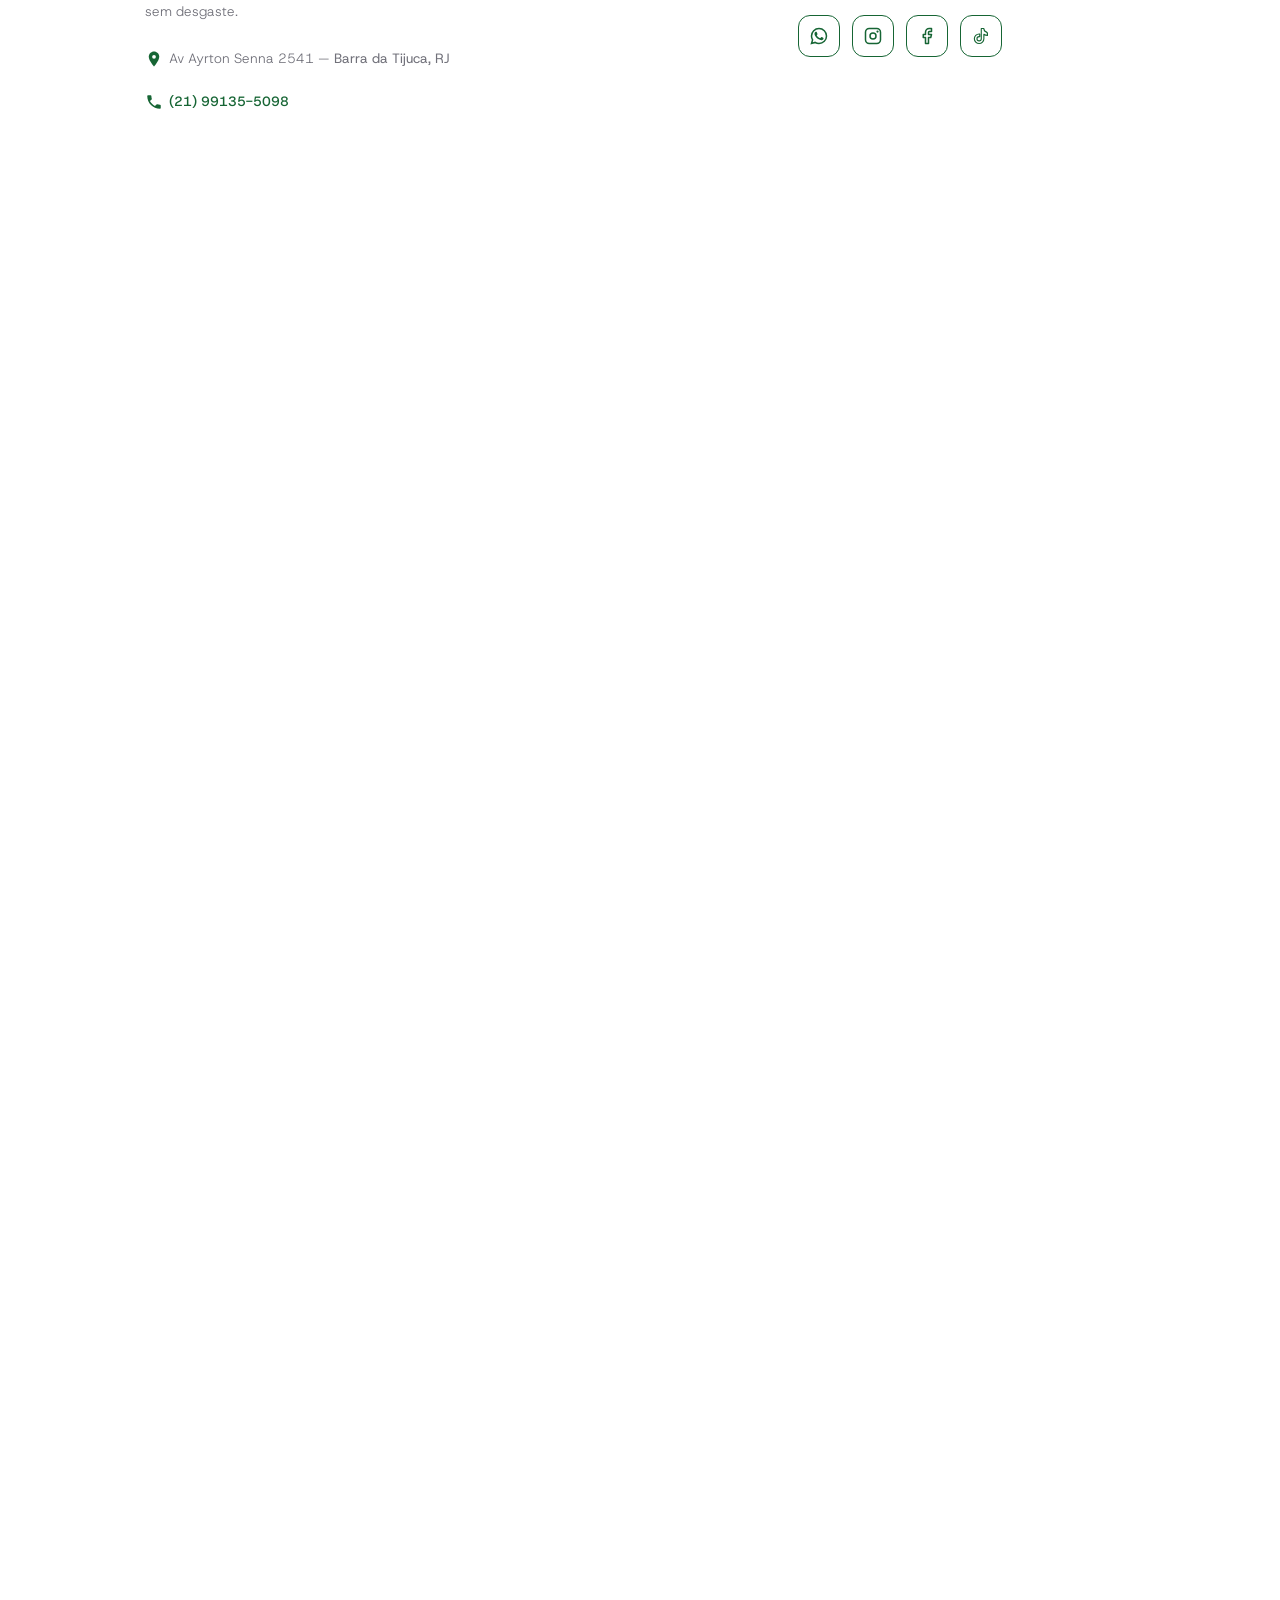
==== commit 2f680e08: "feat: Integracao direta Google Sheets e Correcoes de Bugs Layout/CSP" ====
--- a/index.html
+++ b/index.html
@@ -16,9 +16,8 @@
     <meta name="viewport" content="width=device-width, initial-scale=1.0">
     <meta name="description" content="Site moderno e responsivo">
     <meta name="referrer" content="strict-origin-when-cross-origin">
-    <meta http-equiv="X-Frame-Options" content="SAMEORIGIN">
     <meta http-equiv="Content-Security-Policy"
-        content="frame-src https://www.youtube.com https://www.youtube-nocookie.com; frame-ancestors 'self'">
+        content="frame-src https://www.youtube.com https://www.youtube-nocookie.com https://www.googletagmanager.com; child-src https://www.youtube.com https://www.youtube-nocookie.com https://www.googletagmanager.com;">
     <title>Smillens - Lentes de Contato Dental sem Desgaste | Barra da Tijuca, RJ</title>
     <link rel="icon" type="image/png" sizes="512x512" href="IMG/favicon-512x512.png">
     <link rel="icon" type="image/png" sizes="192x192" href="IMG/favicon-512x512.png">
@@ -650,8 +649,8 @@
 
         <!-- Sobre Section -->
         <section id="sobre" class="sobre">
-            <img src="IMG/sobre/chatgpt-image-8-de-out.-de-2025-22_55_28-2.png" alt="" class="sobre-img-top">
-            <img src="IMG/sobre/chatgpt-image-8-de-out.-de-2025-22_55_28-1.png" alt="" class="sobre-img-bottom">
+            <img src="IMG/sobre/chatgpt-image-8-de-out.-de-2025-225528-2.png" alt="" class="sobre-img-top">
+            <img src="IMG/sobre/chatgpt-image-8-de-out.-de-2025-225528-1.png" alt="" class="sobre-img-bottom">
             <div class="container sobre-wrapper">
                 <div class="sobre-header">
                     <div class="sobre-location">
@@ -879,15 +878,7 @@
                         autoestima.<br />Descubra o que a odontologia do futuro pode fazer por você.</p>
                 </div>
 
-                <form class="agendamento-form" id="agendamento-form-footer"
-                    action="https://formsubmit.co/turbinagrupoirio@gmail.com" method="POST">
-                    <!-- Configurações ocultas do FormSubmit -->
-                    <input type="hidden" name="_subject" value="Novo Agendamento Pelo Site (Rodapé)!">
-                    <input type="hidden" name="_captcha" value="false">
-                    <input type="hidden" name="_template" value="table">
-                    <!-- URL for production -->
-                    <input type="hidden" name="_next" value="https://brianws01.github.io/SMILES-TESTE/obrigado.html">
-
+                <form class="agendamento-form" id="agendamento-form-footer">
                     <div class="form-group">
                         <label for="nome-completo-footer">Nome completo *</label>
                         <input type="text" id="nome-completo-footer" name="nome" placeholder="Digite seu nome" required>
@@ -1048,24 +1039,15 @@
                 <p>Deixe seus dados e nossa equipe entrará em contato com você em breve.</p>
             </div>
 
-            <!-- Integrando com FormSubmit -->
-            <form id="agendamento-form" class="modal-form" action="https://formsubmit.co/turbinagrupoirio@gmail.com"
-                method="POST">
-                <!-- Configurações ocultas do FormSubmit -->
-                <input type="hidden" name="_subject" value="Novo Agendamento Pelo Site!">
-                <input type="hidden" name="_captcha" value="false">
-                <input type="hidden" name="_template" value="table">
-                <!-- URL for production -->
-                <input type="hidden" name="_next" value="https://brianws01.github.io/SMILES-TESTE/obrigado.html">
-                <!-- Optional: Redirect URL after submission -->
-
+            <!-- Integrando com Google Sheets API -->
+            <form id="agendamento-form" class="modal-form">
                 <div class="input-group">
-                    <label for="nome">Nome completo</label>
+                    <label for="nome">Nome completo *</label>
                     <input type="text" id="nome" name="nome" placeholder="Seu nome" required>
                 </div>
 
                 <div class="input-group">
-                    <label for="whatsapp">WhatsApp</label>
+                    <label for="whatsapp">WhatsApp *</label>
                     <input type="tel" id="whatsapp" name="whatsapp" placeholder="(21) 9 9999-9999" required>
                 </div>
 
--- a/style.css
+++ b/style.css
@@ -4497,6 +4497,66 @@
     transition: background-color 0.3s;
 }
 
+/* Date & Time Input Layouts */
+.form-row,
+.input-row {
+    display: flex;
+    flex-direction: row;
+    gap: 16px;
+    width: 100%;
+    margin-bottom: 0;
+}
+
+.form-col,
+.input-col {
+    display: flex;
+    flex-direction: column;
+    gap: 8px;
+    flex: 1;
+}
+
+@media (max-width: 480px) {
+
+    .form-row,
+    .input-row {
+        flex-direction: column;
+        gap: 16px;
+    }
+}
+
+.form-col label,
+.input-col label {
+    font-size: 14px;
+    font-weight: 600;
+    color: var(--color-dark-gray);
+}
+
+.agendamento-form input,
+.agendamento-form select,
+.input-group select,
+.form-col input,
+.form-col select {
+    padding: 12px 16px;
+    border: 1px solid var(--color-gray-300);
+    border-radius: 8px;
+    font-size: 16px;
+    font-family: inherit;
+    transition: border-color 0.2s ease;
+    background-color: #fff;
+    width: 100%;
+    box-sizing: border-box;
+}
+
+.agendamento-form input:focus,
+.agendamento-form select:focus,
+.input-group select:focus,
+.form-col input:focus,
+.form-col select:focus {
+    outline: none;
+    border-color: var(--color-green-light);
+    box-shadow: 0 0 0 2px rgba(116, 178, 64, 0.2);
+}
+
 .modal-submit:hover {
     background-color: #14532d;
 }
